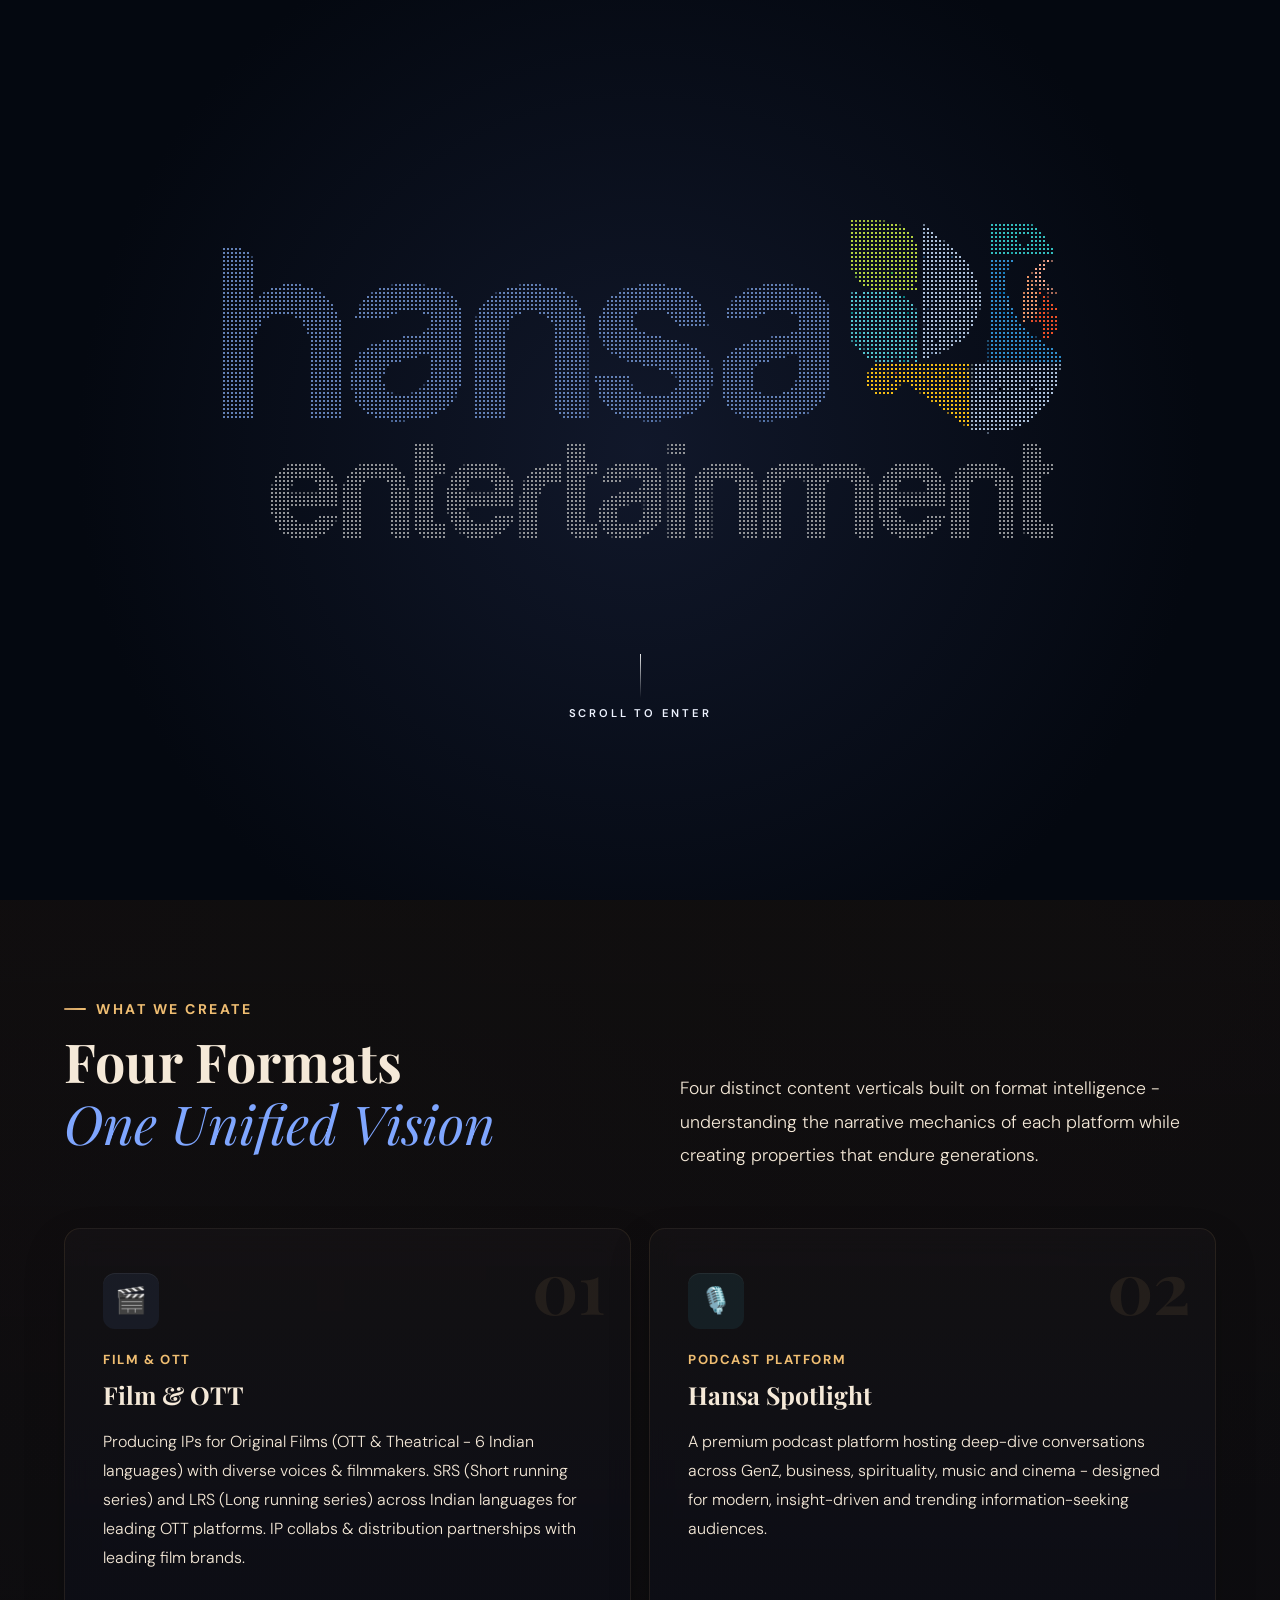
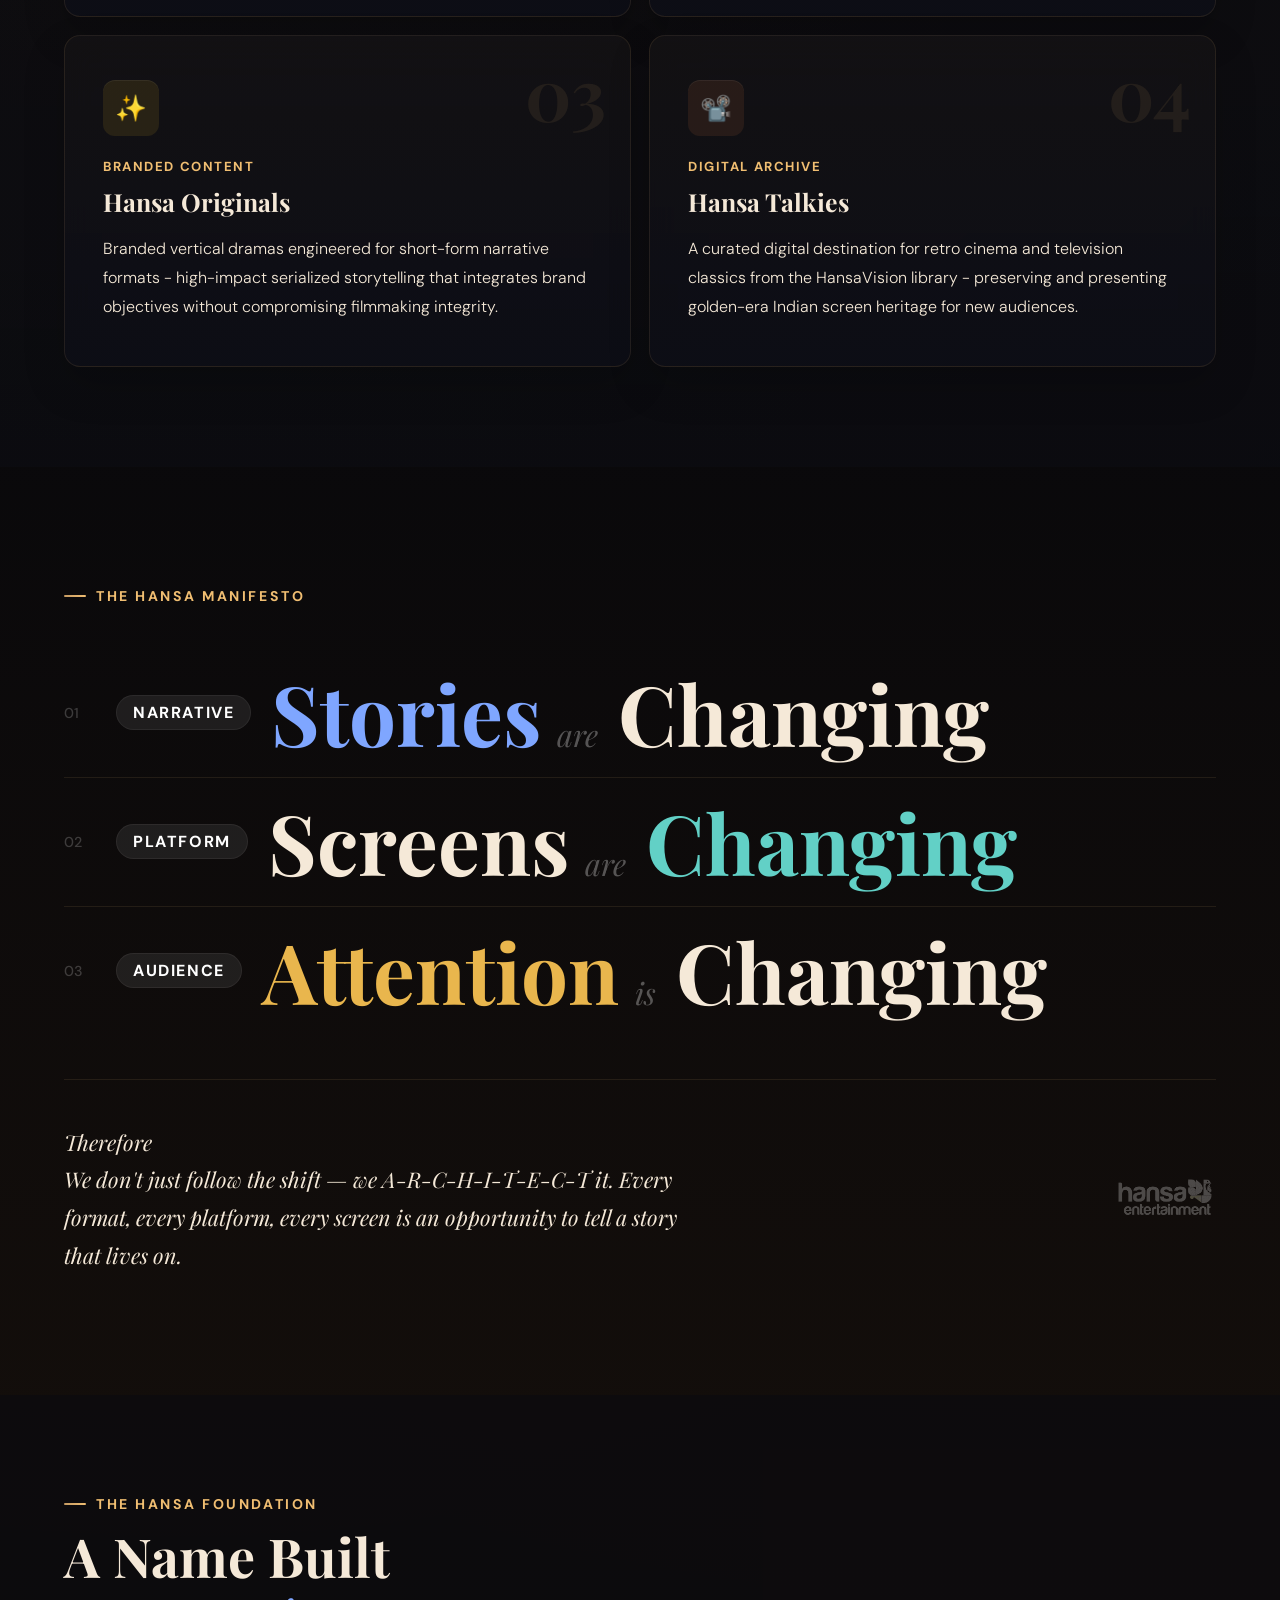
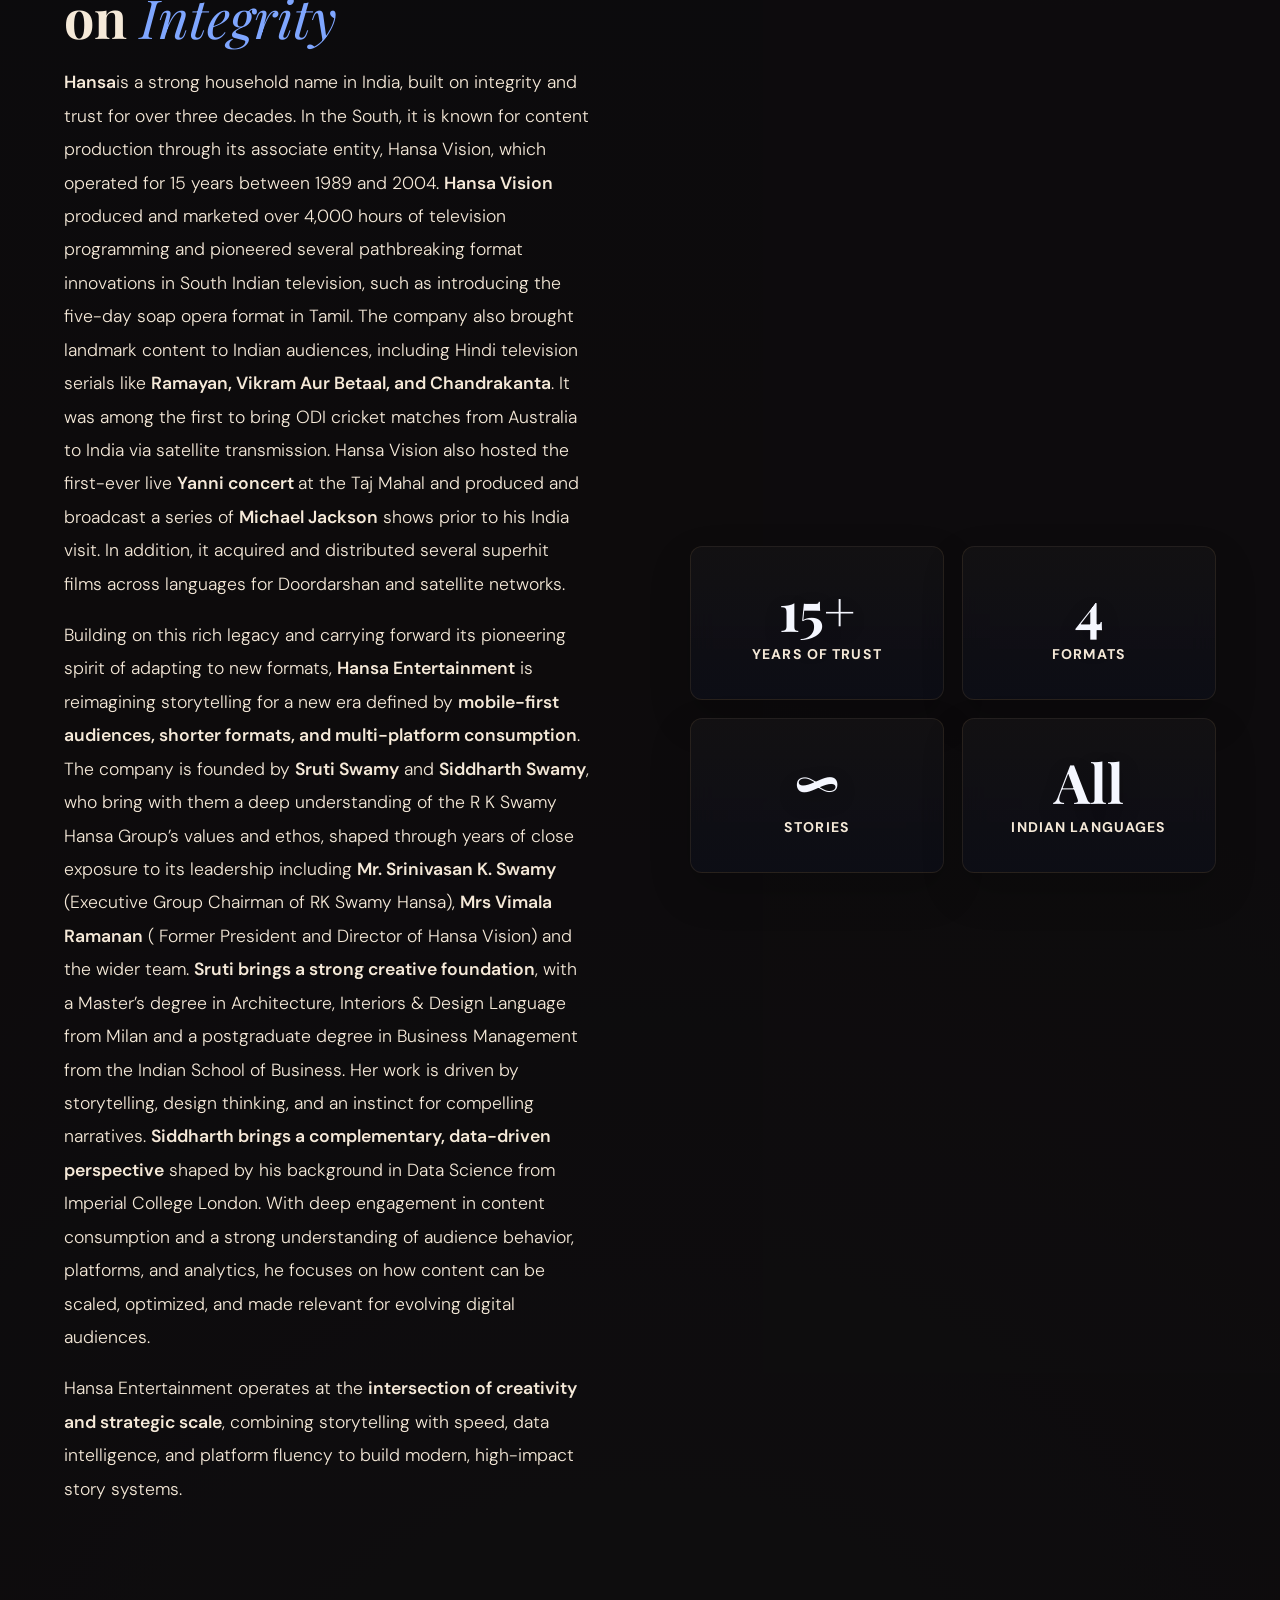
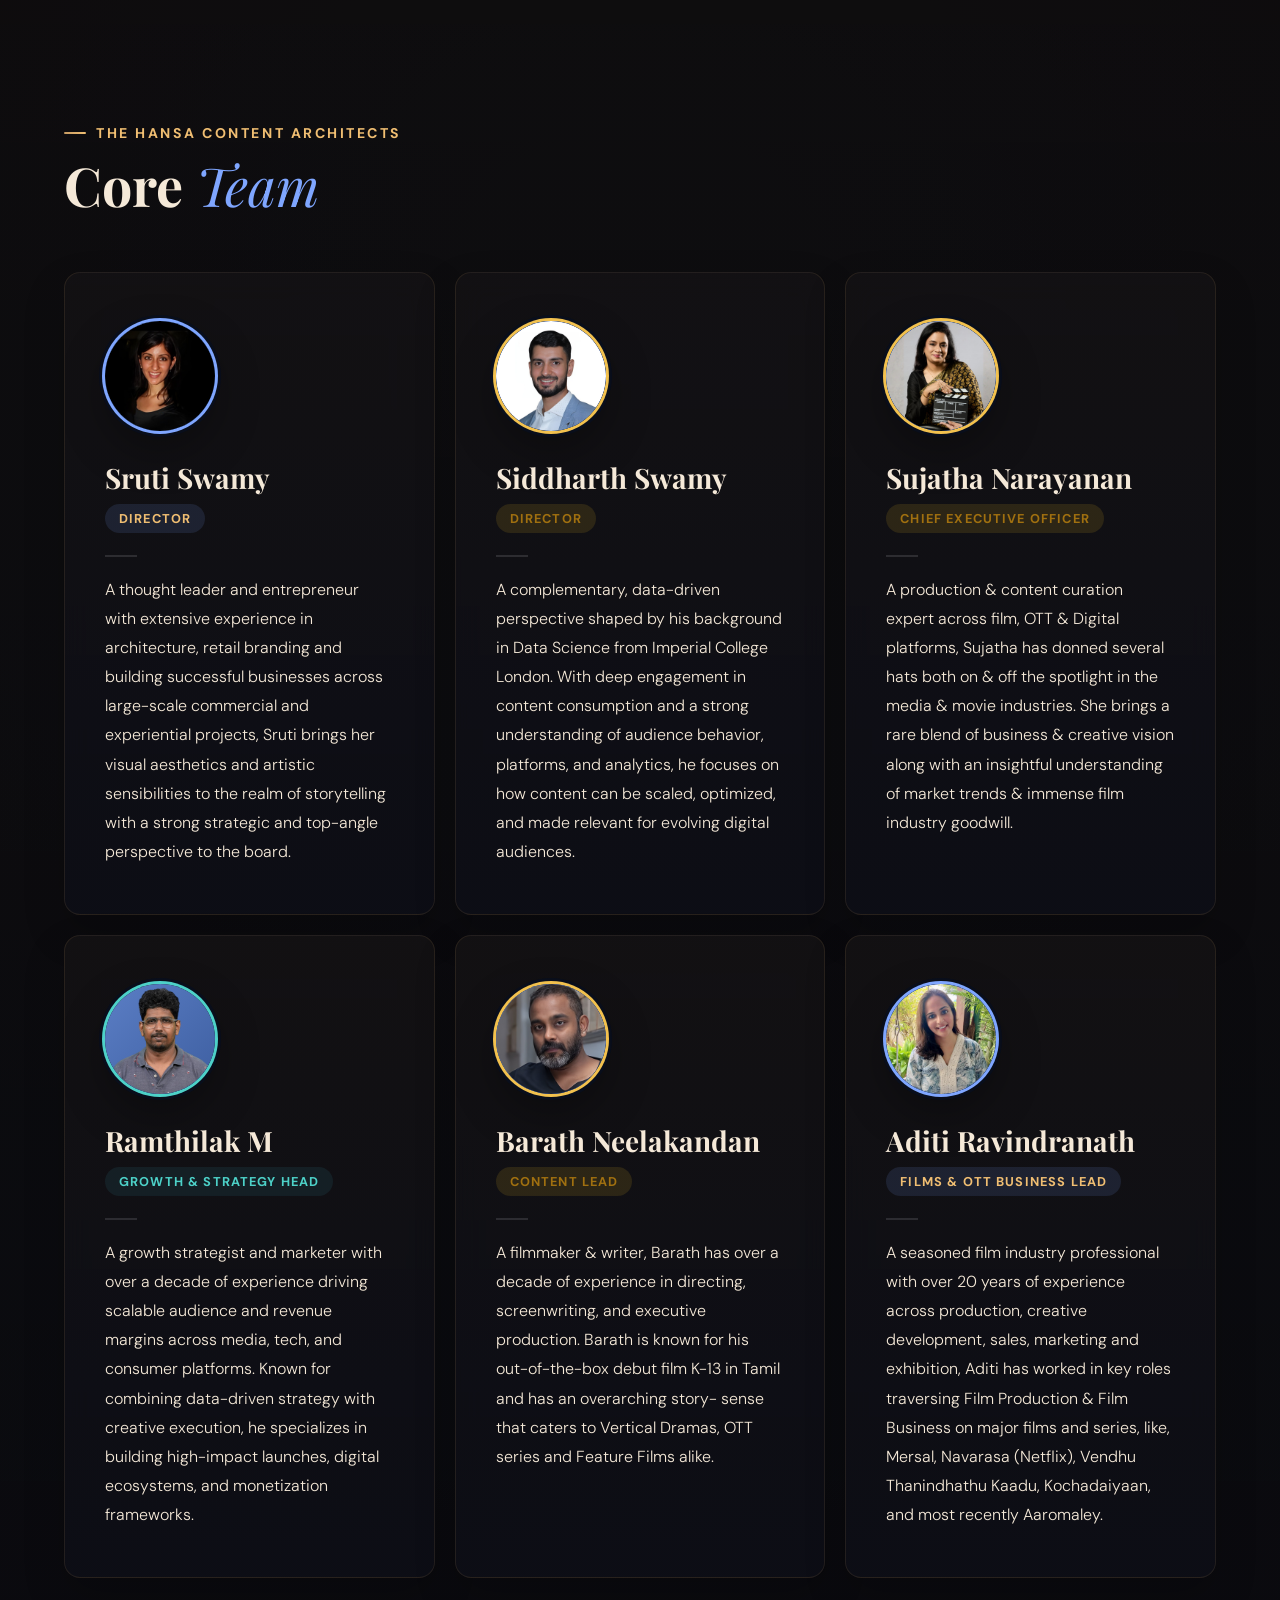
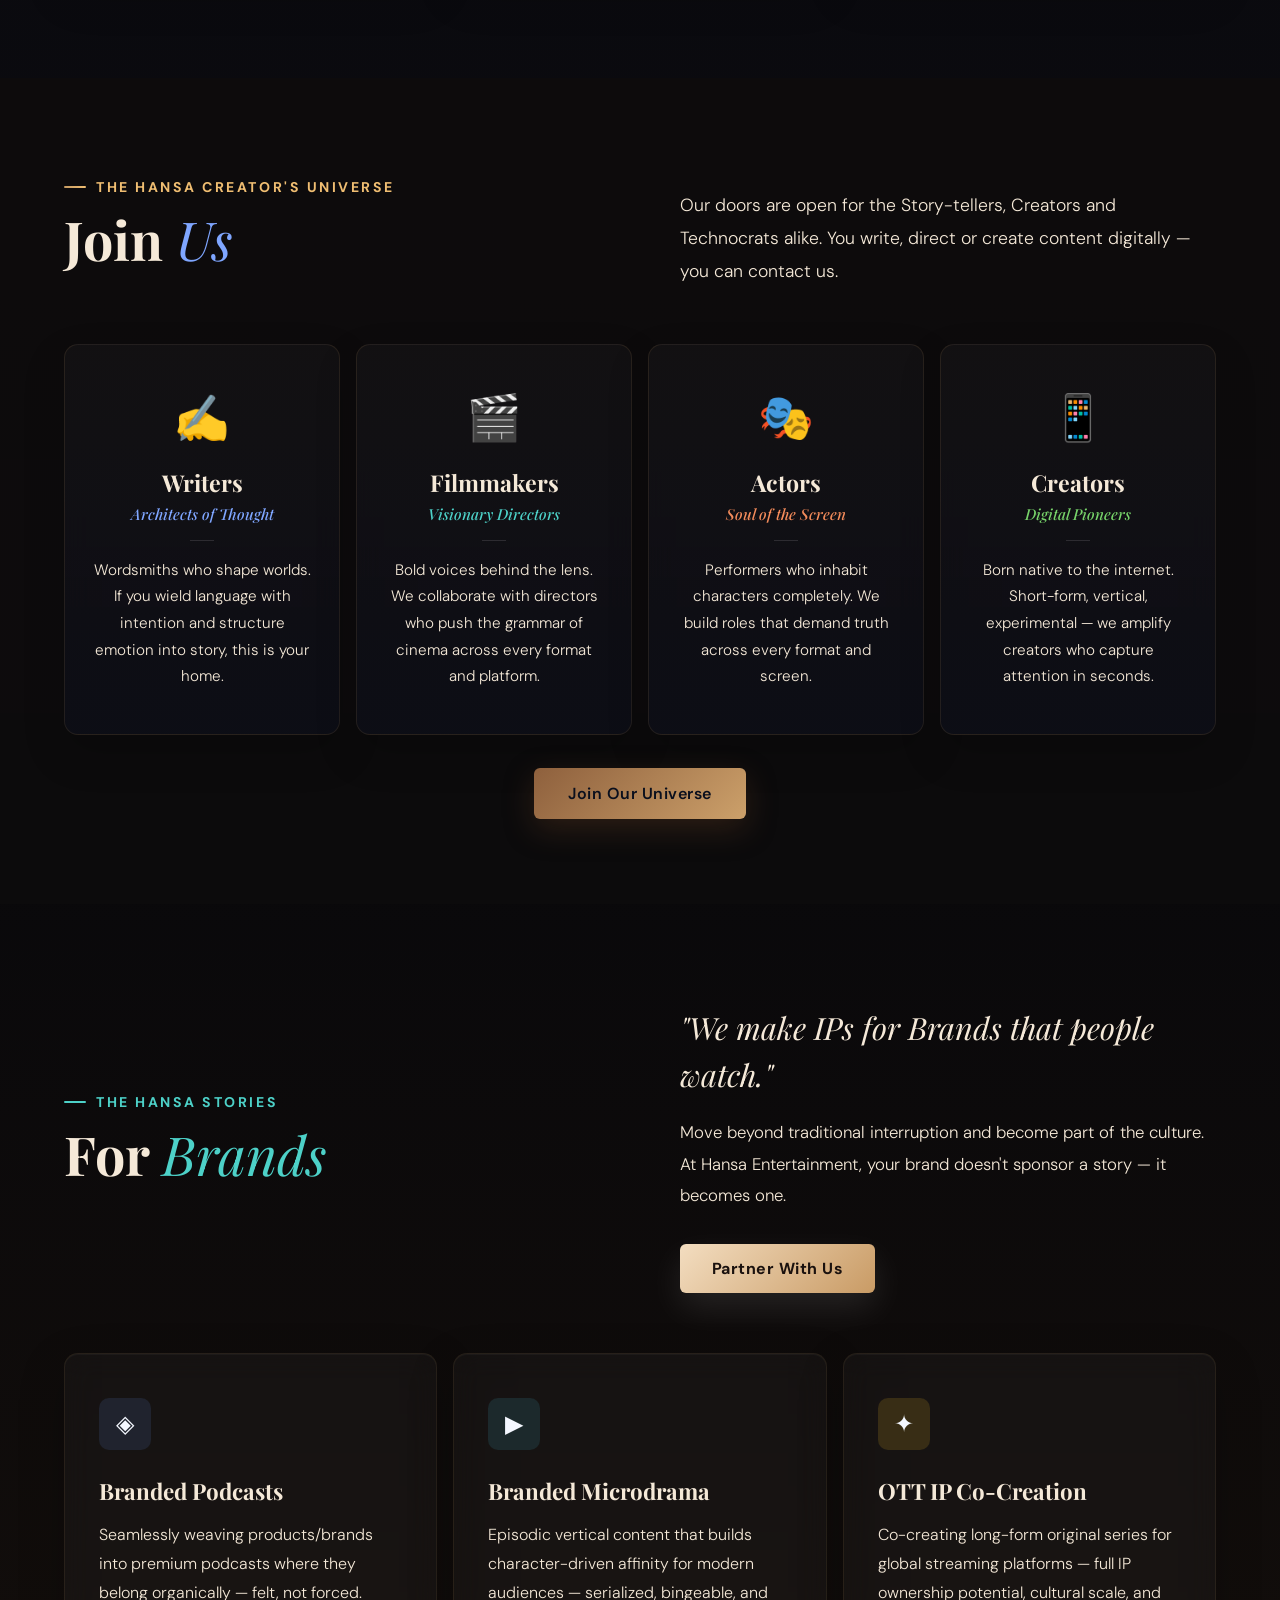
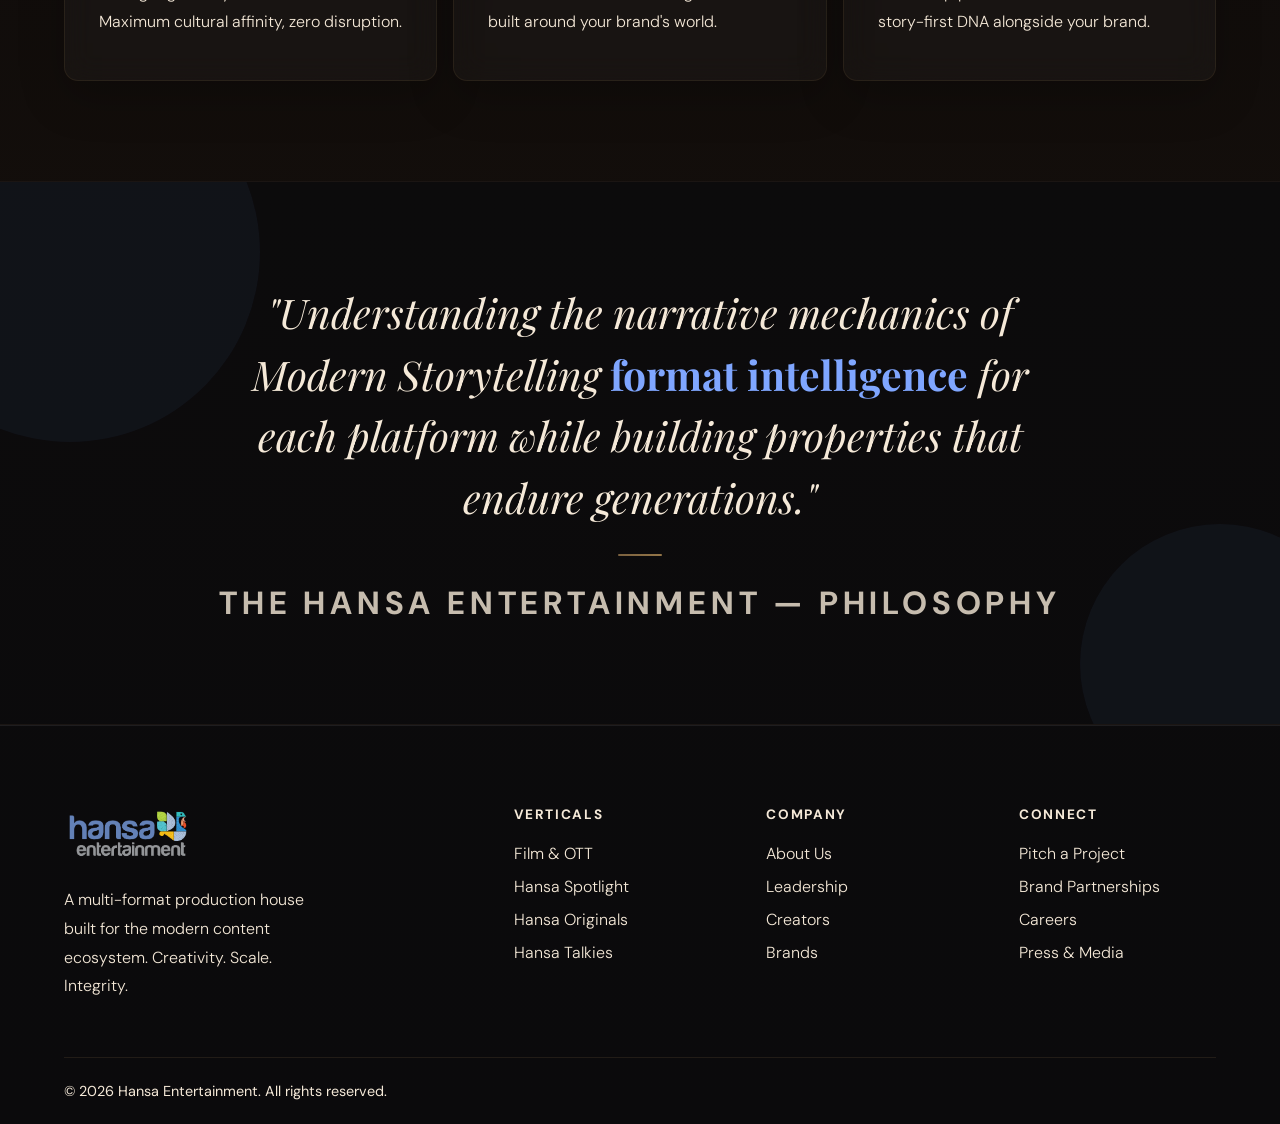
==== index.html @ 259eb7eb "Update index.html updated" ====
<!DOCTYPE html>
<html lang="en">
<head>
<meta charset="UTF-8">
<meta name="viewport" content="width=device-width, initial-scale=1.0">
<title>Hansa Entertainment</title>
<link href="https://fonts.googleapis.com/css2?family=Nunito:wght@300;400;600;700;800&family=Playfair+Display:ital,wght@0,400;0,600;0,700;1,400;1,600&family=DM+Sans:wght@300;400;500&display=swap" rel="stylesheet">
<link rel="stylesheet" href="./style.css">
</head>
<body class="intro-active">
<div class="cursor" id="cursor"></div>
<div class="cursor-ring" id="cursorRing"></div>

<!-- ── INTRO OVERLAY ── -->
<div id="intro">
  <!-- Swap src with your actual video URL -->
<video id="intro-video" autoplay muted playsinline preload="auto"></video> <div id="intro-dark"></div>
  <div id="intro-dark"></div>
  <div id="intro-logo">
  <div id="particle-image-container">
  <img id="intro-logo-img" src="./logo.png" alt="Hansa Entertainment" crossorigin="anonymous">
  <canvas id="particle-image-canvas"></canvas>
</div>    <div id="intro-scroll-hint">
      <div class="scroll-arrow"></div>
      <span>Scroll to enter</span>
    </div>
  </div>
</div>
<!-- Mute / Unmute button -->
  <button id="intro-mute-btn" aria-label="Unmute video" title="Unmute">
    <!-- Muted icon (shown by default) -->
    <svg id="icon-muted" xmlns="http://www.w3.org/2000/svg" viewBox="0 0 24 24" fill="none" stroke="currentColor" stroke-width="2" stroke-linecap="round" stroke-linejoin="round">
      <polygon points="11 5 6 9 2 9 2 15 6 15 11 19 11 5"/>
      <line x1="23" y1="9" x2="17" y2="15"/>
      <line x1="17" y1="9" x2="23" y2="15"/>
    </svg>
    <!-- Unmuted icon (hidden by default) -->
    <svg id="icon-unmuted" xmlns="http://www.w3.org/2000/svg" viewBox="0 0 24 24" fill="none" stroke="currentColor" stroke-width="2" stroke-linecap="round" stroke-linejoin="round" style="display:none;">
      <polygon points="11 5 6 9 2 9 2 15 6 15 11 19 11 5"/>
      <path d="M19.07 4.93a10 10 0 0 1 0 14.14"/>
      <path d="M15.54 8.46a5 5 0 0 1 0 7.07"/>
    </svg>
  </button>
</div>

<style>
#intro-mute-btn {
  position: absolute;
  bottom: 32px;
  right: 32px;
  z-index: 20;
  width: 44px;
  height: 44px;
  border-radius: 50%;
  border: 1px solid rgba(255,255,255,0.25);
  background: rgba(0,0,0,0.45);
  backdrop-filter: blur(8px);
  -webkit-backdrop-filter: blur(8px);
  color: #fff;
  cursor: pointer;
  display: flex;
  align-items: center;
  justify-content: center;
  transition: background 0.2s, border-color 0.2s, transform 0.15s;
  padding: 0;
}
#intro-mute-btn:hover {
  background: rgba(255,255,255,0.15);
  border-color: rgba(255,255,255,0.5);
  transform: scale(1.08);
}
#intro-mute-btn svg {
  width: 18px;
  height: 18px;
}
</style>

<script>
(function () {
  const btn = document.getElementById('intro-mute-btn');
  const video = document.getElementById('intro-video');
  const iconMuted = document.getElementById('icon-muted');
  const iconUnmuted = document.getElementById('icon-unmuted');

  if (!btn || !video) return;

  btn.addEventListener('click', function () {
    video.muted = !video.muted;
    if (video.muted) {
      iconMuted.style.display = '';
      iconUnmuted.style.display = 'none';
      btn.setAttribute('aria-label', 'Unmute video');
      btn.setAttribute('title', 'Unmute');
    } else {
      iconMuted.style.display = 'none';
      iconUnmuted.style.display = '';
      btn.setAttribute('aria-label', 'Mute video');
      btn.setAttribute('title', 'Mute');
    }
  });
})();
</script>


<!-- NAV -->
<nav id="navbar">
  <a href="index.html" class="nav-logo"><img src="./logo.png" alt="Hansa Entertainment"></a>
  <ul class="nav-links">
  <li><a href="index.html">Home</a></li>
    <li><a href="#ecosystem">Stories</a></li>
    <li><a href="#legacy">About Us</a></li>
    <li><a href="#team">Team</a></li>
    <li><a href="#creators">Creators</a></li>
    <li><a href="#brands">Brands</a></li>
    <li><a href="connect.html" class="nav-cta">Connect</a></li>
  </ul>
</nav>
<!-- Hamburger -->
  <button id="nav-hamburger" aria-label="Toggle menu" aria-expanded="false">
    <span></span>
    <span></span>
    <span></span>
  </button>
</nav>

<style>
/* ── Hamburger button ── */
#nav-hamburger {
  display: none;
  flex-direction: column;
  justify-content: center;
  align-items: center;
  gap: 5px;
  width: 40px;
  height: 40px;
  background: transparent;
  border: none;
  cursor: pointer;
  padding: 4px;
  z-index: 1001;
  position: relative;
}
#nav-hamburger span {
  display: block;
  width: 24px;
  height: 2px;
  background: #fff;
  border-radius: 2px;
  transition: transform 0.3s ease, opacity 0.3s ease, width 0.3s ease;
  transform-origin: center;
}

/* Animate to X when open */
#nav-hamburger.open span:nth-child(1) {
  transform: translateY(7px) rotate(45deg);
}
#nav-hamburger.open span:nth-child(2) {
  opacity: 0;
  width: 0;
}
#nav-hamburger.open span:nth-child(3) {
  transform: translateY(-7px) rotate(-45deg);
}

/* ── Mobile nav ── */
@media (max-width: 768px) {
  #nav-hamburger {
    display: flex;
  }

  #nav-links {
    position: fixed;
    top: 0;
    right: 0;
    width: 75vw;
    max-width: 300px;
    height: 100dvh;
    background: rgba(8, 8, 12, 0.97);
    backdrop-filter: blur(20px);
    -webkit-backdrop-filter: blur(20px);
    border-left: 1px solid rgba(255,255,255,0.07);
    flex-direction: column;
    align-items: flex-start;
    justify-content: center;
    gap: 0;
    padding: 80px 36px 40px;
    transform: translateX(100%);
    transition: transform 0.4s cubic-bezier(0.16, 1, 0.3, 1);
    z-index: 999;
    list-style: none;
    margin: 0;
  }

  #nav-links.open {
    transform: translateX(0);
  }

  #nav-links li {
    width: 100%;
    border-bottom: 1px solid rgba(255,255,255,0.06);
  }

  #nav-links li:last-child {
    border-bottom: none;
    margin-top: 24px;
  }

  #nav-links a {
    display: block;
    padding: 16px 0;
    font-size: 1.05rem;
    font-weight: 500;
    color: rgba(255,255,255,0.8);
    text-decoration: none;
    letter-spacing: 0.03em;
    transition: color 0.2s;
  }

  #nav-links a:hover {
    color: #fff;
  }

  #nav-links .nav-cta {
    display: inline-block;
    padding: 12px 28px;
    background: var(--blue, #3D69C5);
    border-radius: 6px;
    color: #fff !important;
    font-weight: 600;
    text-align: center;
    width: 100%;
  }

  /* Overlay backdrop */
  #nav-overlay {
    display: none;
    position: fixed;
    inset: 0;
    background: rgba(0,0,0,0.5);
    z-index: 998;
    opacity: 0;
    transition: opacity 0.3s ease;
  }
  #nav-overlay.open {
    display: block;
    opacity: 1;
  }
}
</style>

<!-- Mobile nav backdrop -->
<div id="nav-overlay" onclick="closeMenu()"></div>

<script>
(function () {
  const hamburger = document.getElementById('nav-hamburger');
  const navLinks  = document.getElementById('nav-links');
  const overlay   = document.getElementById('nav-overlay');

  function openMenu() {
    hamburger.classList.add('open');
    navLinks.classList.add('open');
    overlay.classList.add('open');
    hamburger.setAttribute('aria-expanded', 'true');
    document.body.style.overflow = 'hidden';
  }

  window.closeMenu = function () {
    hamburger.classList.remove('open');
    navLinks.classList.remove('open');
    overlay.classList.remove('open');
    hamburger.setAttribute('aria-expanded', 'false');
    document.body.style.overflow = '';
  };

  hamburger.addEventListener('click', function () {
    if (hamburger.classList.contains('open')) {
      closeMenu();
    } else {
      openMenu();
    }
  });

  // Close on Escape key
  document.addEventListener('keydown', function (e) {
    if (e.key === 'Escape') closeMenu();
  });
})();
</script>

<!-- HERO -->
<section class="hero hero-cinematic">
  <div class="hero-shape hs1"></div>
  <div class="hero-shape hs2"></div>
  <div class="hero-wrap">
    <div>
       <h1 class="hero-title" id="particle-hero-title">Stories<br>Across <em>Screens</em><canvas id="particle-canvas" style="position:absolute;top:0;left:0;pointer-events:none;"></canvas></h1>
      <p class="hero-sub">A multi-format production house with cinematic narrative depth & agility of digital-first platforms.</p>
      <div class="hero-btns">
        <a href="#ecosystem" class="btn-blue">Our Story System</a>
        <a href="#legacy" class="btn-outline">Our Legacy</a>
      </div>
    </div>
    <div class="hero-visual hero-visual-dial">
      <div class="hero-orb vintage-dial">
        <div class="dial-ring dial-ring-outer"></div>
        <div class="dial-ring dial-ring-mid"></div>
        <div class="dial-ring dial-ring-inner"></div>
        <div class="dial-ticks"></div>
        <div class="otag otag-1"><span class="otag-dot" style="background:var(--blue)"></span><a href="#ecosystem" style="text-decoration: none;">Film &amp; OTT</a></div>
        <div class="otag otag-2"><span class="otag-dot" style="background:var(--teal)"></span><a href="#ecosystem" style="text-decoration: none;">Hansa Spotlight</a></div>
        <div class="otag otag-3"><span class="otag-dot" style="background:var(--yellow)"></span><a href="#ecosystem" style="text-decoration: none;">Hansa Originals</a></div>
        <div class="otag otag-4"><span class="otag-dot" style="background:var(--orange)"></span><a href="#ecosystem" style="text-decoration: none;">Hansa Talkies</a></div>
        <div class="hero-orb-core vintage-core">
          <div class="vintage-center-glow"></div>
          <img src="./logo.png" alt="Hansa Entertainment">
        </div>
      </div>
    </div>
  </div>
</section>


<!-- ECOSYSTEM -->
<section class="ecosystem" id="ecosystem">
  <div class="inner">
    <div class="eco-head">
      <div class="reveal">
        <p class="s-label">What We Create</p>
        <h2 class="s-title">Four Formats<br><em>One Unified Vision</em></h2>
      </div>
      <p class="s-sub reveal">Four distinct content verticals built on format intelligence - understanding the narrative mechanics of each platform while creating properties that endure generations.</p>
    </div>
    <div class="eco-grid">
      <div class="eco-card reveal" style="--c:var(--blue);--ib:rgba(91,126,197,0.1)">
        <div class="eco-ghost">01</div>
        <div class="eco-icon">🎬</div>
        <span class="eco-tag">Film &amp; OTT</span>
        <div class="eco-name">Film &amp; OTT</div>
        <p class="eco-desc">Producing IPs for Original Films (OTT & Theatrical - 6 Indian languages) with diverse voices & filmmakers. SRS (Short running series) and LRS (Long running series) across Indian languages for leading OTT platforms. IP collabs & distribution partnerships with leading film brands. </p>
      </div>
      <div class="eco-card reveal" style="--c:var(--teal);--ib:rgba(61,170,187,0.1)">
        <div class="eco-ghost">02</div>
        <div class="eco-icon">🎙️</div>
        <span class="eco-tag">Podcast Platform</span>
        <div class="eco-name">Hansa Spotlight</div>
        <p class="eco-desc">A premium podcast platform hosting deep-dive conversations across GenZ, business, spirituality, music and cinema - designed for modern, insight-driven and trending information-seeking audiences.</p>
      </div>
      <div class="eco-card reveal" style="--c:var(--yellow);--ib:rgba(245,192,39,0.1)">
        <div class="eco-ghost">03</div>
        <div class="eco-icon">✨</div>
        <span class="eco-tag">Branded Content</span>
        <div class="eco-name">Hansa Originals</div>
        <p class="eco-desc">Branded vertical dramas engineered for short-form narrative formats - high-impact serialized storytelling that integrates brand objectives without compromising filmmaking integrity.</p>
      </div>
      <div class="eco-card reveal" style="--c:var(--orange);--ib:rgba(232,131,74,0.1)">
        <div class="eco-ghost">04</div>
        <div class="eco-icon">📽️</div>
        <span class="eco-tag">Digital Archive</span>
        <div class="eco-name">Hansa Talkies</div>
        <p class="eco-desc">A curated digital destination for retro cinema and television classics from the HansaVision library - preserving and presenting golden-era Indian screen heritage for new audiences.</p>
      </div>
    </div>
  </div>
</section>

<!-- MANIFESTO -->
<section class="manifesto" id="manifesto" style="padding:120px 64px">
  <div class="inner">
    <p class="s-label reveal">The Hansa Manifesto</p>
    <div class="m-lines">
      <div class="m-row reveal">
        <span class="m-n">01</span>
        <span class="m-pill">Narrative</span>
        <span class="m-top"><span class="m-w blue">Stories</span><span class="m-con">are</span></span>
        <span class="m-w">Changing</span>
      </div>
      <div class="m-row reveal">
        <span class="m-n">02</span>
        <span class="m-pill">Platform</span>
        <span class="m-top"><span class="m-w">Screens</span><span class="m-con">are</span></span>
        <span class="m-w teal">Changing</span>
      </div>
      <div class="m-row reveal">
        <span class="m-n">03</span>
        <span class="m-pill">Audience</span>
        <span class="m-top"><span class="m-w yellow">Attention</span><span class="m-con">is</span></span>
        <span class="m-w">Changing</span>
      </div>
    </div>
    <div class="m-foot reveal">
 
    <p class="m-quote">Therefore <br> We don't just follow the shift — we A-R-C-H-I-T-E-C-T it. Every format, every platform, every screen is an opportunity to tell a story that lives on.</p>
    <img src="./logo.png" alt="Hansa" style="height:48px;opacity:0.25;filter:brightness(10)">
    </div>
  </div>
</section>

<!-- LEGACY -->
<section class="legacy" id="legacy">
  <div class="inner">
    <div class="legacy-wrap">
      <div class="reveal">
        <p class="s-label">The Hansa Foundation</p>
        <h2 class="s-title">A Name Built<br>on <em>Integrity</em></h2>
        <div class="legacy-body">
          <p><strong>Hansa</strong>is a strong household name in India, built on integrity and trust for over three decades. In the South, it is known for content production through its associate entity, Hansa Vision, which operated for 15 years between 1989 and 2004. <strong>Hansa Vision</strong> produced and marketed over 4,000 hours of television programming and pioneered several pathbreaking format innovations in South Indian television, such as introducing the five-day soap opera format in Tamil. The company also brought landmark content to Indian audiences, including Hindi television serials like <strong>Ramayan, Vikram Aur Betaal, and Chandrakanta</strong>. It was among the first to bring ODI cricket matches from Australia to India via satellite transmission. Hansa Vision also hosted the first-ever live <strong>Yanni concert </strong>at the Taj Mahal and produced and broadcast a series of <strong>Michael Jackson</strong> shows prior to his India visit. In addition, it acquired and distributed several superhit films across languages for Doordarshan and satellite networks.</p>
          <p>Building on this rich legacy and carrying forward its pioneering spirit of adapting to new formats, <strong>Hansa Entertainment</strong> is reimagining storytelling for a new era defined by <strong>mobile-first audiences, shorter formats, and multi-platform consumption</strong>. The company is founded by <strong>Sruti Swamy</strong> and <strong>Siddharth Swamy</strong>, who bring with them a deep understanding of the R K Swamy Hansa Group’s values and ethos, shaped through years of close exposure to its leadership including <strong>Mr. Srinivasan K. Swamy</strong> (Executive Group Chairman of RK Swamy Hansa), <strong>Mrs Vimala Ramanan</strong> ( Former President and Director of Hansa Vision) and the wider team. <strong>Sruti brings a strong creative foundation</strong>, with a Master’s degree in Architecture, Interiors & Design Language from Milan and a postgraduate degree in Business Management from the Indian School of Business. Her work is driven by storytelling, design thinking, and an instinct for compelling narratives. <strong>Siddharth brings a complementary, data-driven perspective</strong> shaped by his background in Data Science from Imperial College London. With deep engagement in content consumption and a strong understanding of audience behavior, platforms, and analytics, he focuses on how content can be scaled, optimized, and made relevant for evolving digital audiences.</p>
          <p>Hansa Entertainment operates at the <strong>intersection of creativity and strategic scale</strong>, combining storytelling with speed, data intelligence, and platform fluency to build modern, high-impact story systems.</p></div>
      </div>
      <div class="stat-grid reveal">
        <div class="sc"><div class="sc-n">15+</div><div class="sc-l">Years of Trust</div></div>
        <div class="sc"><div class="sc-n">4</div><div class="sc-l">Formats</div></div>
        <div class="sc"><div class="sc-n">∞</div><div class="sc-l">Stories</div></div>
        <div class="sc"><div class="sc-n">All</div><div class="sc-l">Indian Languages</div></div>
      </div>
      
    </div>
  </div>
</section>

<!-- TEAM -->
<section class="team" id="team">
  <div class="inner">
    <div class="reveal">
      <p class="s-label">The Hansa Content Architects</p>
      <h2 class="s-title">Core <em>Team</em></h2>
    </div>
    <div class="team-grid">
      <div class="tc reveal" style="--ca:var(--blue)">
        <div class="ta" style="--ta-bg:linear-gradient(135deg,#5B7EC5,#3D5EA0)">
          <img src="2.png" alt="Sruti" onerror="this.style.display='none'">
        </div>
        <div class="tn">Sruti Swamy</div>
        <span class="tr">Director</span>
        <div class="tdivider"></div>
        <p class="tb">A thought leader and entrepreneur with extensive experience in architecture, retail branding and building successful businesses across large-scale commercial and experiential projects, Sruti brings her visual aesthetics and artistic sensibilities to the realm of storytelling with a strong strategic and top-angle perspective to the board. </p>
      </div>
      <div class="tc reveal" style="--ca:var(--yellow)">
        <div class="ta" style="--ta-bg:linear-gradient(135deg,#5B7EC5,#3D5EA0)">
          <img src="3.png" alt="siddharth" onerror="this.style.display='none'">
        </div>
        <div class="tn">Siddharth Swamy</div>
        <span class="tr" style="color:#A07010;background:rgba(245,192,39,0.12)">Director</span>
        <div class="tdivider"></div>
        <p class="tb">A complementary, data-driven perspective shaped by his background in Data Science from Imperial College London. With deep engagement in content consumption and a strong understanding of audience behavior, platforms, and analytics, he focuses on how content can be scaled, optimized, and made relevant for evolving digital audiences.</p></div>
      <div class="tc reveal" style="--ca:var(--yellow)">
        <div class="ta" style="--ta-bg:linear-gradient(135deg,#5B7EC5,#3D5EA0)">
          <img src="1.png" alt="Sujatha" onerror="this.style.display='none'">
        </div>
        <div class="tn">Sujatha Narayanan</div>
        <span class="tr" style="color:#A07010;background:rgba(245,192,39,0.12)">Chief Executive Officer</span>
        <div class="tdivider"></div>
        <p class="tb">A production & content curation expert across film, OTT & Digital platforms, Sujatha has donned several hats both on & off the spotlight in the media & movie industries. She brings a rare blend of business & creative vision along with an insightful understanding of market trends & immense film industry goodwill. 
        </p></div>
      <div class="tc reveal" style="--ca:var(--teal)">
        <div class="ta" style="--ta-bg:linear-gradient(135deg,#5B7EC5,#3D5EA0)">
          <img src="5.png" alt="Ram" onerror="this.style.display='none'">
        </div>
        <div class="tn">Ramthilak M</div>
        <span class="tr" style="color:var(--teal);background:rgba(61,170,187,0.1)">Growth & Strategy Head</span>
        <div class="tdivider"></div>
        <p class="tb">A growth strategist and marketer with over a decade of experience driving scalable audience and revenue margins across media, tech, and consumer platforms. Known for combining data-driven strategy with creative execution, he specializes in building high-impact launches, digital ecosystems, and monetization frameworks. 
        </p>
      </div>
       <div class="tc reveal" style="--ca:var(--yellow)">
        <div class="ta" style="--ta-bg:linear-gradient(135deg,#5B7EC5,#3D5EA0)">
          <img src="4.png" alt="Barath" onerror="this.style.display='none'">
        </div>
        <div class="tn">Barath Neelakandan</div>
        <span class="tr" style="color:#A07010;background:rgba(245,192,39,0.12)">Content Lead</span>
        <div class="tdivider"></div>
        <p class="tb">A filmmaker & writer, Barath has over a decade of experience in directing, screenwriting, and executive production. Barath is known for his out-of-the-box debut film K-13 in Tamil and has an overarching story- sense that caters to Vertical Dramas, OTT series and Feature Films alike. </p>
       </div>
      <div class="tc reveal" style="--ca:var(--blue)">
        <div class="ta" style="--ta-bg:linear-gradient(135deg,#5B7EC5,#3D5EA0)">
          <img src="8.png" alt="Aditi" onerror="this.style.display='none'">
        </div>
        <div class="tn">Aditi Ravindranath</div>
        <span class="tr">Films & OTT Business Lead</span>
        <div class="tdivider"></div>
        <p class="tb">A seasoned film industry professional with over 20 years of experience across production, creative development, sales, marketing and exhibition, Aditi has worked in key roles traversing Film Production & Film Business on major films and series, like, Mersal, Navarasa (Netflix), Vendhu Thanindhathu Kaadu, Kochadaiyaan, and most recently Aaromaley. </p>
      </div>
    </div>
  </div>
</section>

<!-- CREATORS -->
<section class="creators" id="creators">
  <div class="inner">
    <div class="cr-head">
      <div class="reveal">
        <p class="s-label">The Hansa Creator's Universe </p>
        <h2 class="s-title">Join <em>Us</em></h2>
      </div>
      <p class="s-sub reveal">Our doors are open for the Story-tellers, Creators and Technocrats alike. You write, direct or create content digitally — you can contact us.
    </div>
    <div class="cr-grid">
      <div class="cc reveal" style="--cc:var(--blue)">
        <span class="cc-em">✍️</span>
        <div class="cc-name">Writers</div>
        <span class="cc-sub">Architects of Thought</span>
        <div class="cc-sep"></div>
        <p class="cc-desc">Wordsmiths who shape worlds. If you wield language with intention and structure emotion into story, this is your home.</p>
      </div>
      <div class="cc reveal" style="--cc:var(--teal)">
        <span class="cc-em">🎬</span>
        <div class="cc-name">Filmmakers</div>
        <span class="cc-sub">Visionary Directors</span>
        <div class="cc-sep"></div>
        <p class="cc-desc">Bold voices behind the lens. We collaborate with directors who push the grammar of cinema across every format and platform.</p>
      </div>
      <div class="cc reveal" style="--cc:var(--orange)">
        <span class="cc-em">🎭</span>
        <div class="cc-name">Actors</div>
        <span class="cc-sub">Soul of the Screen</span>
        <div class="cc-sep"></div>
        <p class="cc-desc">Performers who inhabit characters completely. We build roles that demand truth across every format and screen.</p>
      </div>
      <div class="cc reveal" style="--cc:var(--green)">
        <span class="cc-em">📱</span>
        <div class="cc-name">Creators</div>
        <span class="cc-sub">Digital Pioneers</span>
        <div class="cc-sep"></div>
        <p class="cc-desc">Born native to the internet. Short-form, vertical, experimental — we amplify creators who capture attention in seconds.</p>
      </div>
    </div>
    <div class="cr-cta reveal">
      <a href="connect.html" class="btn-blue">Join Our Universe</a>
    </div>
  </div>
</section>

<!-- BRANDS -->
<section class="brands" id="brands">
  <div class="inner">
    <div class="br-head">
      <div class="reveal">
        <p class="s-label">The Hansa Stories</p>
        <h2 class="s-title">For <em style="color:var(--teal)">Brands</em></h2>
      </div>
      <div class="reveal">
        <p class="br-italic">"We make IPs for Brands that people watch."</p>
        <p class="br-body">Move beyond traditional interruption and become part of the culture. At Hansa Entertainment, your brand doesn't sponsor a story — it becomes one.</p>
        <div class="br-btns">
          <a href="connect.html" class="btn-w">Partner With Us</a>
        </div>
      </div>
    </div>
    <div class="bo-grid">
      <div class="bo reveal">
        <div class="bo-icon" style="background:rgba(91,126,197,0.15)">◈</div>
        <div class="bo-name">Branded Podcasts</div>
        <p class="bo-desc">Seamlessly weaving products/brands into premium podcasts where they belong organically — felt, not forced. Maximum cultural affinity, zero disruption.</p>
      </div>
      <div class="bo reveal">
        <div class="bo-icon" style="background:rgba(61,170,187,0.15)">▶</div>
        <div class="bo-name">Branded Microdrama</div>
        <p class="bo-desc">Episodic vertical content that builds character-driven affinity for modern audiences — serialized, bingeable, and built around your brand's world.</p>
      </div>
      <div class="bo reveal">
        <div class="bo-icon" style="background:rgba(245,192,39,0.15)">✦</div>
        <div class="bo-name">OTT IP Co-Creation</div>
        <p class="bo-desc">Co-creating long-form original series for global streaming platforms — full IP ownership potential, cultural scale, and story-first DNA alongside your brand.</p>
      </div>
    </div>
  </div>
</section>

<!-- PHILOSOPHY -->
<section class="philosophy">
  <div class="ph-deco phd1"></div>
  <div class="ph-deco phd2"></div>
  <div class="ph-inner reveal">
    <p class="ph-quote">"Understanding the narrative mechanics of Modern Storytelling <em>format intelligence</em> for each platform while building properties that endure generations."</p>
    <div class="ph-line"></div>
    <p class="ph-attr">The Hansa Entertainment — Philosophy</p>
  </div>
</section>

<!-- FOOTER -->
<footer id="contact">
  <div class="f-inner">
    <div class="reveal">
      <img src="./logo.png" alt="Hansa Entertainment" class="f-logo">
      <p class="f-tag">A multi-format production house built for the modern content ecosystem. Creativity. Scale. Integrity.</p>
    </div>
    <div class="reveal">
      <p class="fc-title">Verticals</p>
      <ul class="fc-links">
        <li><a href="#ecosystem">Film &amp; OTT</a></li>
        <li><a href="#ecosystem">Hansa Spotlight</a></li>
        <li><a href="#ecosystem">Hansa Originals</a></li>
        <li><a href="#ecosystem">Hansa Talkies</a></li>
      </ul>
    </div>
    <div class="reveal">
      <p class="fc-title">Company</p>
      <ul class="fc-links">
        <li><a href="#legacy">About Us</a></li>
        <li><a href="#team">Leadership</a></li>
        <li><a href="#creators">Creators</a></li>
        <li><a href="#brands">Brands</a></li>
      </ul>
    </div>
    <div class="reveal">
      <p class="fc-title">Connect</p>
      <ul class="fc-links">
        <li><a href="connect.html">Pitch a Project</a></li>
        <li><a href="connect.html">Brand Partnerships</a></li>
        <li><a href="connect.html">Careers</a></li>
        <li><a href="connect.html">Press &amp; Media</a></li>
      </ul>
    </div>
  </div>
  <div class="f-bottom">
    <p>&copy; 2026 Hansa Entertainment. All rights reserved.</p>
  </div>
</footer>

<script>
  /* ── INTRO SEQUENCE ── */
  const intro = document.getElementById('intro');
  const introVideo = document.getElementById('intro-video');
  const introDark = document.getElementById('intro-dark');
  const introLogo = document.getElementById('intro-logo');
  const scrollHint = document.getElementById('intro-scroll-hint');
  const navbar = document.getElementById('navbar');
  const navLogoImg = navbar.querySelector('.nav-logo img');

  const desktopIntroSrc = "logo2.mp4";
  const mobileIntroSrc = "logom.mp4";
  const isMobile = window.matchMedia("(max-width: 768px)").matches;

  const introKey = "hansa_intro_seen_date";
  const todayKey = new Date().toISOString().slice(0, 10);
  let introComplete = false;

  function skipIntroImmediately() {
    intro.classList.add('gone');
    navbar.classList.add('visible');
    document.body.classList.remove('intro-active');
    introComplete = true;
  }

  function revealLogo() {
    introVideo.classList.add('hide');
    introDark.classList.add('show');
    introLogo.classList.add('show');
    scrollHint.classList.add('show');
    introComplete = true;
  }

  function dismissIntro() {
    if (!introComplete) return;

    localStorage.setItem(introKey, todayKey);
    scrollHint.style.opacity = '0';

    const navRect = navLogoImg.getBoundingClientRect();
    const logoRect = introLogo.getBoundingClientRect();

    const dx = (navRect.left + navRect.width / 2) - (logoRect.left + logoRect.width / 2);
    const dy = (navRect.top + navRect.height / 2) - (logoRect.top + logoRect.height / 2);
    const scaleX = navRect.width / logoRect.width;
    const scaleY = navRect.height / logoRect.height;
    const scale = Math.min(scaleX, scaleY);

    introLogo.classList.add('fly-to-nav');
    introLogo.style.transform = `translate(${dx}px, ${dy}px) scale(${scale})`;
    introLogo.style.opacity = '0';

    navbar.classList.add('visible');

    setTimeout(() => {
      intro.classList.add('fade-out');
      document.body.classList.remove('intro-active');
    }, 500);

    setTimeout(() => {
      intro.classList.add('gone');
    }, 1300);
  }

  if (localStorage.getItem(introKey) === todayKey) {
    skipIntroImmediately();
  } else {
    introVideo.src = isMobile ? mobileIntroSrc : desktopIntroSrc;
    introVideo.load();

    if (introVideo.src && introVideo.src !== window.location.href) {
      introVideo.addEventListener('ended', revealLogo);
      introVideo.addEventListener('error', revealLogo);
    } else {
      setTimeout(revealLogo, 600);
    }

    window.addEventListener('wheel', dismissIntro, { passive: true });
    window.addEventListener('touchmove', dismissIntro, { passive: true });
    window.addEventListener('keydown', dismissIntro);
    scrollHint.addEventListener('click', dismissIntro);
  }

  /* ── CURSOR ── */
  const cursor = document.getElementById('cursor');
  const ring = document.getElementById('cursorRing');

  document.addEventListener('mousemove', e => {
    cursor.style.left = e.clientX + 'px';
    cursor.style.top = e.clientY + 'px';
    ring.style.left = e.clientX + 'px';
    ring.style.top = e.clientY + 'px';
  });

  document.querySelectorAll('a,button,.eco-card,.tc,.cc,.bo,.sc').forEach(el => {
    el.addEventListener('mouseenter', () => {
      ring.style.width = '52px';
      ring.style.height = '52px';
      cursor.style.transform = 'translate(-50%,-50%) scale(0.4)';
    });
    el.addEventListener('mouseleave', () => {
      ring.style.width = '30px';
      ring.style.height = '30px';
      cursor.style.transform = 'translate(-50%,-50%) scale(1)';
    });
  });

  /* ── SCROLL REVEAL ── */
  const obs = new IntersectionObserver(entries => {
    entries.forEach((e, i) => {
      if (e.isIntersecting) {
        setTimeout(() => e.target.classList.add('visible'), (i % 5) * 90);
      }
    });
  }, { threshold: 0.1, rootMargin: '0px 0px -36px 0px' });

  document.querySelectorAll('.reveal').forEach(el => obs.observe(el));

  /* ── NAV SHADOW ON SCROLL ── */
  window.addEventListener('scroll', () => {
    navbar.classList.toggle('scrolled', window.scrollY > 40);
  });
</script>
  <script>
function initImageParticles() {
  const img = document.getElementById('intro-logo-img');
  const canvas = document.getElementById('particle-image-canvas');
  const container = document.getElementById('particle-image-container');
  if (!img || !canvas || !container) return;

  const ctx = canvas.getContext('2d', { willReadFrequently: true });
  let particles = [];
  let animationFrameId;

  function setup() {
    const containerWidth = container.clientWidth;
    const naturalWidth = img.naturalWidth || 1;
    const naturalHeight = img.naturalHeight || 1;
    const renderWidth = Math.round(containerWidth);
    const renderHeight = Math.round((renderWidth * naturalHeight) / naturalWidth);
    if (!renderWidth || !renderHeight) return;

    const dpr = window.devicePixelRatio || 1;

    canvas.width = renderWidth * dpr;
    canvas.height = renderHeight * dpr;
    canvas.style.width = renderWidth + 'px';
    canvas.style.height = renderHeight + 'px';
    canvas.style.left = '0px';
    canvas.style.top = '0px';

    container.style.height = renderHeight + 'px';

    ctx.setTransform(1, 0, 0, 1, 0, 0);
    ctx.scale(dpr, dpr);

    const off = document.createElement('canvas');
    off.width = renderWidth;
    off.height = renderHeight;
    const offCtx = off.getContext('2d', { willReadFrequently: true });

    offCtx.clearRect(0, 0, off.width, off.height);
    offCtx.drawImage(img, 0, 0, off.width, off.height);

    const data = offCtx.getImageData(0, 0, off.width, off.height).data;
    particles = [];

    const step = renderWidth > 700 ? 4 : 3;

    for (let y = 0; y < off.height; y += step) {
      for (let x = 0; x < off.width; x += step) {
        const i = (y * off.width + x) * 4;
        const alpha = data[i + 3];

        if (alpha > 100) {
          particles.push({
            x,
            y,
            baseX: x,
            baseY: y,
            vx: 0,
            vy: 0,
            color: `rgba(${data[i]},${data[i+1]},${data[i+2]},${alpha / 255})`
          });
        }
      }
    }
  }

  let mouse = { x: -9999, y: -9999, radius: 90 };

  window.addEventListener('mousemove', e => {
    const rect = canvas.getBoundingClientRect();
    mouse.x = e.clientX - rect.left;
    mouse.y = e.clientY - rect.top;
  });

  function animate() {
    ctx.clearRect(0, 0, canvas.width, canvas.height);

    for (const p of particles) {
      const dx = mouse.x - p.x;
      const dy = mouse.y - p.y;
      const dist = Math.sqrt(dx * dx + dy * dy);

      if (dist < mouse.radius) {
        const force = (mouse.radius - dist) / mouse.radius;
        const angle = Math.atan2(dy, dx);
        p.vx -= Math.cos(angle) * force * 6;
        p.vy -= Math.sin(angle) * force * 6;
      }

      p.vx += (p.baseX - p.x) * 0.05;
      p.vy += (p.baseY - p.y) * 0.05;
      p.vx *= 0.88;
      p.vy *= 0.88;

      p.x += p.vx;
      p.y += p.vy;

      ctx.fillStyle = p.color;
      ctx.fillRect(p.x, p.y, 2, 2);
    }

    animationFrameId = requestAnimationFrame(animate);
  }

  function start() {
    cancelAnimationFrame(animationFrameId);
    setup();
    animate();
  }

  if (img.complete) {
    start();
  } else {
    img.onload = start;
  }

  window.addEventListener('resize', start);
}

window.addEventListener('load', initImageParticles);
</script><script>
function initParticles() {
  const title = document.getElementById('particle-hero-title');
  const canvas = document.getElementById('particle-canvas');
  if (!title || !canvas) return;

  const ctx = canvas.getContext('2d', { willReadFrequently: true });
  let particles = [];
  let animationFrameId;

  function setupCanvas() {
    const rect = title.getBoundingClientRect();
    canvas.width = rect.width;
    canvas.height = rect.height;

    title.style.color = 'transparent';
    const em = title.querySelector('em');
    if (em) em.style.color = 'transparent';

    const style = window.getComputedStyle(title);
    const fontSize = parseFloat(style.fontSize);
    const lineHeight = parseFloat(style.lineHeight) || (fontSize * 1.08);

    const offCanvas = document.createElement('canvas');
    offCanvas.width = canvas.width;
    offCanvas.height = canvas.height;
    const offCtx = offCanvas.getContext('2d', { willReadFrequently: true });
    offCtx.textBaseline = 'top';

    offCtx.font = `700 ${fontSize}px "Playfair Display", serif`;
    offCtx.fillStyle = '#111827';
    offCtx.fillText('Stories', 0, 0);

    offCtx.fillText('Across ', 0, lineHeight);
    const acrossWidth = offCtx.measureText('Across ').width;

    offCtx.font = `italic 400 ${fontSize}px "Playfair Display", serif`;
    offCtx.fillStyle = '#3D69C5';
    offCtx.fillText('Screens', acrossWidth, lineHeight);

    const imgData = offCtx.getImageData(0, 0, canvas.width, canvas.height).data;
    particles = [];

    for (let y = 0; y < canvas.height; y += 3) {
      for (let x = 0; x < canvas.width; x += 3) {
        const i = (y * canvas.width + x) * 4;
        const alpha = imgData[i + 3];
        if (alpha > 128) {
          particles.push({
            x, y, baseX: x, baseY: y,
            color: `rgb(${imgData[i]},${imgData[i+1]},${imgData[i+2]})`,
            vx: 0, vy: 0
          });
        }
      }
    }
  }

  let pMouse = { x: -1000, y: -1000, radius: 40 };

  window.addEventListener('mousemove', e => {
    const rect = canvas.getBoundingClientRect();
    pMouse.x = e.clientX - rect.left;
    pMouse.y = e.clientY - rect.top;
  });

  function animateParticles() {
    ctx.clearRect(0, 0, canvas.width, canvas.height);

    for (const p of particles) {
      const dx = pMouse.x - p.x;
      const dy = pMouse.y - p.y;
      const dist = Math.sqrt(dx * dx + dy * dy);

      if (dist < pMouse.radius) {
        const force = (pMouse.radius - dist) / pMouse.radius;
        const angle = Math.atan2(dy, dx);
        p.vx -= Math.cos(angle) * force * 10;
        p.vy -= Math.sin(angle) * force * 10;
      }

      p.vx += (p.baseX - p.x) * 0.1;
      p.vy += (p.baseY - p.y) * 0.1;
      p.vx *= 0.8;
      p.vy *= 0.8;
      p.x += p.vx;
      p.y += p.vy;

      ctx.fillStyle = p.color;
      ctx.fillRect(p.x, p.y, 2.5, 2.5);
    }

    animationFrameId = requestAnimationFrame(animateParticles);
  }

  setupCanvas();
  animateParticles();

  window.addEventListener('resize', () => {
    cancelAnimationFrame(animationFrameId);
    setupCanvas();
    animateParticles();
  });
}

if (document.fonts) {
  document.fonts.ready.then(() => setTimeout(initParticles, 100));
} else {
  setTimeout(initParticles, 500);
}
</script></body>
</html>
---- style.css ----
:root {
    --blue: #5B7EC5;
    --blue-dark: #3D5EA0;
    --blue-light: #EEF2FA;
    --blue-xlight: #F5F8FF;
    --teal: #3DAABB;
    --green: #6BBF5E;
    --yellow: #F5C027;
    --orange: #E8834A;
    --silver: #9BA5B5;
    --grey-text: #6B7280;
    --ink: #1A1D2E;
    --ink-soft: #3E4258;
    --white: #FFFFFF;
    --off-white: #F7F9FC;
    --border: #E5EAF3;
    --border-strong: #D0D9EE;
  }
  *,*::before,*::after{margin:0;padding:0;box-sizing:border-box}
  html{scroll-behavior:smooth}
  body{background:var(--white);color:var(--ink);font-family:'DM Sans',sans-serif;font-weight:400;overflow-x:hidden;cursor:none}

  /* ── INTRO OVERLAY ── */
  #intro{
    position:fixed;inset:0;z-index:10000;
    background:#000;
    display:flex;align-items:center;justify-content:center;
    overflow:hidden;
    transition:opacity 0.8s ease;
  }
  #intro.fade-out{opacity:0;pointer-events:none}
  #intro.gone{display:none}

  /* Video fills screen */
  #intro-video{
    position:absolute;inset:0;
    width:100%;height:100%;
    object-fit:cover;
    opacity:1;
    transition:opacity 1s ease;
  }
  #intro-video.hide{opacity:0}

  /* Dark overlay behind logo reveal */
  #intro-dark{
    position:absolute;inset:0;
    background:white;
    opacity:0;
    transition:opacity 1s ease;
  }
  #intro-dark.show{opacity:1}

  /* Centre logo */
  #intro-logo{
  position:absolute;
  inset:0;
  display:flex;
  flex-direction:column;
  align-items:center;
  justify-content:center;
  z-index:3;
  gap:42px;
  opacity:0;
  transform:none;
  transition:none;
}

#intro-logo.show{
  opacity:1;
}
  #intro-logo > img{width:min(340px,70vw)}
  #intro-scroll-hint{
    display:flex;flex-direction:column;align-items:center;gap:8px;
    opacity:0;transition:opacity 0.6s ease;
  }
  #intro-scroll-hint.show{opacity:1}
  #intro-scroll-hint span{
    font-size:0.7rem;font-weight:600;letter-spacing:0.25em;
    text-transform:uppercase;color:black;
  }
  .scroll-arrow{
    width:1px;height:44px;
    background:linear-gradient(to bottom,black,transparent);
    animation:scrollDrop 1.6s ease-in-out infinite;
  }
  @keyframes scrollDrop{
    0%{transform:scaleY(0);transform-origin:top;opacity:0}
    50%{transform:scaleY(1);transform-origin:top;opacity:1}
    100%{transform:scaleY(1);transform-origin:bottom;opacity:0}
  }

  /* Logo flight animation — from centre to nav */
  #intro-logo.fly-to-nav{
    transition:all 0.75s cubic-bezier(0.4,0,0.2,1);
  }

  /* Hide nav logo initially — shown after intro */
  #navbar{opacity:0;transition:opacity 0.5s ease}
  #navbar.visible{opacity:1}
  /* While intro plays, lock body scroll */
  body.intro-active{overflow:hidden}
  .cursor{width:8px;height:8px;background:var(--blue);border-radius:50%;position:fixed;top:0;left:0;pointer-events:none;z-index:9999;transform:translate(-50%,-50%);transition:transform 0.1s,background 0.2s}
  .cursor-ring{width:30px;height:30px;border:1.5px solid rgba(91,126,197,0.45);border-radius:50%;position:fixed;top:0;left:0;pointer-events:none;z-index:9998;transform:translate(-50%,-50%);transition:all 0.22s ease}

  /* NAV */
  nav{position:fixed;top:0;left:0;right:0;z-index:200;background:rgba(255,255,255,0.96);backdrop-filter:blur(16px);border-bottom:1px solid var(--border);display:flex;align-items:center;justify-content:space-between;padding:0 64px;height:84px;transition:box-shadow 0.3s}
  nav.scrolled{box-shadow:0 2px 20px rgba(91,126,197,0.09)}
  .nav-logo img{height:74px;display:block}
  .nav-links{display:flex;align-items:center;gap:32px;list-style:none}
  .nav-links a{text-decoration:none;font-size:1rem;font-weight:500;color:var(--ink-soft);letter-spacing:0.01em;transition:color 0.2s;position:relative;padding-bottom:2px}
  .nav-links a::after{content:'';position:absolute;bottom:-2px;left:0;right:0;height:2px;background:var(--blue);transform:scaleX(0);transform-origin:left;transition:transform 0.3s;border-radius:2px}
  .nav-links a:hover{color:var(--blue)}
  .nav-links a:hover::after{transform:scaleX(1)}
  .nav-cta{background:var(--blue)!important;color:var(--white)!important;padding:10px 26px;border-radius:6px;font-weight:600!important;cursor:none;display:inline-flex!important;align-items:center;justify-content:center;line-height:1;padding-bottom:10px!important}
  .nav-cta::after{display:none!important}
  .nav-cta:hover{background:var(--blue-dark)!important;color:var(--white)!important}

  /* HERO */
  .hero{min-height:100vh;display:flex;align-items:center;padding:110px 64px 80px;position:relative;overflow:hidden;background:var(--white)}
  .hero-wrap{display:grid;grid-template-columns:1fr 1fr;gap:80px;align-items:center;width:100%;max-width:1280px;margin:0 auto}
  .hero-badge{display:inline-flex;align-items:center;gap:9px;background:var(--blue-light);color:var(--blue-dark);font-size:0.95rem;font-weight:700;letter-spacing:0.09em;text-transform:uppercase;padding:9px 20px;border-radius:40px;margin-bottom:28px;border:1px solid rgba(91,126,197,0.18);opacity:0;animation:fadeUp 0.8s 0.15s forwards}
  .badge-dot{width:7px;height:7px;background:var(--blue);border-radius:50%;animation:blink 2s infinite}
  .hero-title{font-family:'Playfair Display',serif;font-size:clamp(48px,5.8vw,88px);font-weight:700;line-height:1.08;color:white;margin-bottom:24px;opacity:0;animation:fadeUp 0.8s 0.3s forwards;position:relative;display:inline-block}
  .hero-title em{font-style:italic;color:var(--blue);font-weight:400}
  .hero-sub{font-size:1.2rem;line-height:1.85;color:var(--grey-text);max-width:500px;margin-bottom:40px;font-weight:300;opacity:0;animation:fadeUp 0.8s 0.45s forwards}
  .hero-sub strong{color:var(--ink-soft);font-weight:600}
  .hero-btns{display:flex;gap:14px;flex-wrap:wrap;opacity:0;animation:fadeUp 0.8s 0.6s forwards}
  .btn-blue{background:var(--blue);color:var(--white);padding:15px 34px;border-radius:6px;font-size:1rem;font-weight:600;letter-spacing:0.03em;text-decoration:none;transition:all 0.25s;cursor:none;box-shadow:0 4px 16px rgba(91,126,197,0.22);border:2px solid var(--blue)}
  .btn-blue:hover{background:var(--blue-dark);border-color:var(--blue-dark);transform:translateY(-2px);box-shadow:0 8px 24px rgba(91,126,197,0.28)}
  .btn-outline{background:transparent;color:var(--blue);padding:15px 34px;border-radius:6px;font-size:1rem;font-weight:600;letter-spacing:0.03em;text-decoration:none;transition:all 0.25s;cursor:none;border:2px solid rgba(91,126,197,0.35)}
  .btn-outline:hover{background:var(--blue-light);border-color:var(--blue)}

  /* HERO VISUAL */
  .hero-visual{position:relative;display:flex;align-items:center;justify-content:center;opacity:0;animation:fadeIn 1s 0.5s forwards}
  .hero-orb{width:440px;height:440px;border-radius:50%;background:radial-gradient(ellipse at 40% 35%,rgba(91,126,197,0.10) 0%,rgba(61,170,187,0.06) 50%,rgba(245,192,39,0.04) 80%,transparent 100%);position:relative;display:flex;align-items:center;justify-content:center}
  .hero-orb-core{width:290px;height:290px;border-radius:50%;background:var(--blue-xlight);display:flex;align-items:center;justify-content:center;border:1.5px solid var(--border)}
  .hero-orb-core img{width:220px;animation:float 4s ease-in-out infinite}
  .otag{position:absolute;background:var(--white);border:1.5px solid var(--border);border-radius:40px;padding:9px 18px;font-size:0.9rem;font-weight:600;color:var(--ink-soft);white-space:nowrap;box-shadow:0 4px 14px rgba(0,0,0,0.06);display:flex;align-items:center;gap:8px}
  .otag-dot{width:9px;height:9px;border-radius:50%;flex-shrink:0}
  .otag:nth-child(1){top:28px;left:-20px}
  .otag:nth-child(2){top:28px;right:-36px}
  .otag:nth-child(3){bottom:70px;left:-40px}
  .otag:nth-child(4){bottom:70px;right:-20px}

  /* BG SHAPES */
  .hero-shape{position:absolute;border-radius:50%;pointer-events:none}
  .hs1{width:500px;height:500px;background:radial-gradient(circle,rgba(91,126,197,0.05) 0%,transparent 70%);top:-80px;right:-80px}
  .hs2{width:350px;height:350px;background:radial-gradient(circle,rgba(61,170,187,0.05) 0%,transparent 70%);bottom:0;left:42%}

  /* TRUST BAR */
  .trust{background:var(--off-white);border-top:1px solid var(--border);border-bottom:1px solid var(--border);padding:28px 64px;display:flex;align-items:center;justify-content:center;gap:48px;flex-wrap:wrap}
  .ti{display:flex;align-items:center;gap:10px;font-size:1rem;color:var(--grey-text);font-weight:500}
  .ti-icon{width:40px;height:40px;border-radius:8px;display:flex;align-items:center;justify-content:center;font-size:1.1rem}
  .tdiv{width:1px;height:28px;background:var(--border)}

  /* SECTION COMMONS */
  section{padding:100px 64px}
  .inner{max-width:1280px;margin:0 auto}
  .s-label{font-size:0.88rem;font-weight:700;letter-spacing:0.18em;text-transform:uppercase;color:var(--blue);margin-bottom:12px;display:flex;align-items:center;gap:10px}
  .s-label::before{content:'';width:22px;height:2px;background:var(--blue);border-radius:2px;display:block;flex-shrink:0}
  .s-title{font-family:'Playfair Display',serif;font-size:clamp(36px,4.2vw,60px);font-weight:700;color:var(--ink);line-height:1.15;margin-bottom:18px}
  .s-title em{font-style:italic;color:var(--blue);font-weight:400}
  .s-sub{font-size:1.1rem;line-height:1.88;color:var(--grey-text);max-width:560px;font-weight:300}

  /* ECOSYSTEM */
  .ecosystem{background:var(--white)}
  .eco-head{display:grid;grid-template-columns:1fr 1fr;gap:80px;align-items:end;margin-bottom:56px}
  .eco-grid{display:grid;grid-template-columns:repeat(2,1fr);gap:18px}
  .eco-card{border:1.5px solid var(--border);border-radius:16px;padding:44px 38px;background:var(--white);position:relative;overflow:hidden;transition:box-shadow 0.3s,transform 0.3s,border-color 0.3s;cursor:none}
  .eco-card::before{content:'';position:absolute;top:0;left:0;right:0;height:3px;background:var(--c,var(--blue));transform:scaleX(0);transform-origin:left;transition:transform 0.4s}
  .eco-card:hover{box-shadow:0 14px 40px rgba(91,126,197,0.1);transform:translateY(-4px);border-color:transparent}
  .eco-card:hover::before{transform:scaleX(1)}
  .eco-ghost{position:absolute;top:20px;right:24px;font-family:'Playfair Display',serif;font-size:4.5rem;font-weight:700;color:var(--border);line-height:1}
  .eco-icon{width:56px;height:56px;border-radius:12px;display:flex;align-items:center;justify-content:center;font-size:1.6rem;margin-bottom:22px;background:var(--ib,var(--blue-light))}
  .eco-tag{font-size:0.82rem;font-weight:700;letter-spacing:0.12em;text-transform:uppercase;color:var(--c,var(--blue));margin-bottom:10px;display:block}
  .eco-name{font-family:'Playfair Display',serif;font-size:1.55rem;font-weight:700;color:var(--ink);margin-bottom:16px}
  .eco-desc{font-size:1rem;line-height:1.82;color:var(--grey-text);font-weight:300}

  /* MANIFESTO */
  .manifesto{background:var(--ink);padding:120px 64px;overflow:hidden}
  .manifesto .s-label{color:var(--yellow)}
  .manifesto .s-label::before{background:var(--yellow)}
  .m-lines{margin:44px 0}
  .m-row{display:flex;align-items:center;gap:20px;padding:22px 0;border-bottom:1px solid rgba(255,255,255,0.07);justify-content:flex-start}
  .m-row:last-child{border-bottom:none}
  .m-top{display:inline-flex;align-items:baseline;gap:16px}
  .m-n{font-size:0.9rem;color:rgba(255,255,255,0.2);font-weight:500;width:32px;flex-shrink:0}
  .m-w{font-family:'Playfair Display',serif;font-size:clamp(44px,6.5vw,108px);font-weight:700;color:#f5e9d8;line-height:1;white-space:nowrap}
  .m-w.blue{color:var(--blue)}
  .m-w.teal{color:var(--teal)}
  .m-w.yellow{color:var(--yellow)}
  .m-con{font-family:'Playfair Display',serif;font-style:italic;font-size:clamp(18px,2.4vw,34px);color:rgba(255,255,255,0.3);white-space:nowrap;flex-shrink:0}
  .m-pill{font-size:1rem;font-weight:700;letter-spacing:0.1em;text-transform:uppercase;padding:6px 16px;border-radius:40px;background:rgba(255,255,255,0.06);color:white;white-space:nowrap;flex-shrink:0}
  .m-foot{display:flex;justify-content:space-between;align-items:center;margin-top:44px;padding-top:44px;border-top:1px solid rgba(255,255,255,0.07)}
  .m-quote{font-family:'Playfair Display',serif;font-size:1.35rem;font-style:italic;color:rgba(255,255,255,0.5);max-width:640px;line-height:1.75}

/* LEGACY */
  .legacy{background:var(--off-white)}
  .legacy-wrap{display:grid;grid-template-columns:1fr 1fr;gap:100px;align-items:center}
  .legacy-body p{font-size:1.1rem;line-height:1.9;color:var(--grey-text);font-weight:300;margin-bottom:18px}
  .legacy-body p strong{color:var(--ink-soft);font-weight:600}
  .stat-grid{display:grid;grid-template-columns:1fr 1fr;gap:18px}
  .sc{background:var(--white);border:1.5px solid var(--border);border-radius:12px;padding:36px 28px;text-align:center;transition:box-shadow 0.3s,transform 0.3s;cursor:none}
  .sc:hover{box-shadow:0 8px 26px rgba(91,126,197,0.09);transform:translateY(-3px)}
  .sc-n{font-family:'Playfair Display',serif;font-size:3.4rem;font-weight:700;color:var(--blue);line-height:1;margin-bottom:8px}
  .sc-l{font-size:0.88rem;font-weight:700;letter-spacing:0.08em;text-transform:uppercase;color:var(--grey-text)}

  /* TEAM */
  .team{background:var(--white)}
  .team-grid{display:grid;grid-template-columns:repeat(3,1fr);gap:20px;margin-top:56px}
  .tc{border:1.5px solid var(--border);border-radius:16px;padding:48px 40px;background:var(--white);transition:box-shadow 0.3s,transform 0.3s;cursor:none;position:relative;overflow:hidden}
  .tc::after{content:'';position:absolute;top:0;left:0;right:0;height:3px;background:var(--ca,var(--blue));transform:scaleX(0);transform-origin:left;transition:transform 0.45s}
  .tc:hover{box-shadow:0 14px 44px rgba(91,126,197,0.1);transform:translateY(-4px)}
  .tc:hover::after{transform:scaleX(1)}
  .ta{width:80px;height:80px;border-radius:50%;display:flex;align-items:center;justify-content:center;font-family:'Playfair Display',serif;font-size:2rem;font-weight:700;color:var(--white);margin-bottom:28px;flex-shrink:0}
  .tn{font-family:'Playfair Display',serif;font-size:1.75rem;font-weight:700;color:var(--ink);margin-bottom:8px}
  .tr{display:inline-block;font-size:0.8rem;font-weight:700;letter-spacing:0.09em;text-transform:uppercase;color:var(--blue);background:var(--blue-light);padding:6px 14px;border-radius:40px;margin-bottom:22px}
  .tdivider{width:32px;height:2px;background:var(--border);margin-bottom:18px}
  .tb{font-size:1rem;line-height:1.82;color:var(--grey-text);font-weight:300}
 /* Photo frame wrapper */
  .ta-wrap{width:110px;height:110px;border-radius:50%;margin-bottom:28px;position:relative;flex-shrink:0}
  .ta-ring{position:absolute;inset:-4px;border-radius:50%;padding:3px;background:var(--ring-grad, linear-gradient(135deg,#5B7EC5,#3D5EA0));-webkit-mask:radial-gradient(farthest-side,transparent calc(100% - 3px),white calc(100% - 3px));mask:radial-gradient(farthest-side,transparent calc(100% - 3px),white calc(100% - 3px))}
  /* Simpler ring approach */
  .ta-wrap{box-shadow:0 0 0 3px var(--ca, var(--blue)), 0 0 0 6px rgba(255,255,255,1), 0 8px 28px rgba(0,0,0,0.10)}

  /* The circle itself — holds either img or the letter fallback */
  .ta{width:110px;height:110px;border-radius:50%;display:flex;align-items:center;justify-content:center;font-family:'Playfair Display',serif;font-size:2.6rem;font-weight:700;color:var(--white);overflow:hidden;background:var(--ta-bg, linear-gradient(135deg,#5B7EC5,#3D5EA0));flex-shrink:0;margin-bottom:28px;box-shadow:0 0 0 3px var(--ca, var(--blue)), 0 0 0 6px var(--white), 0 8px 28px rgba(0,0,0,0.10);transition:box-shadow 0.3s}
  .ta img{width:100%;height:100%;object-fit:cover;object-position:center top;border-radius:50%;display:block}

  /* When photo loads, hide the initial letter */
  .ta img + span{display:none}

  .tn{font-family:'Playfair Display',serif;font-size:1.75rem;font-weight:700;color:var(--ink);margin-bottom:8px}
  .tr{display:inline-block;font-size:0.8rem;font-weight:700;letter-spacing:0.09em;text-transform:uppercase;color:var(--blue);background:var(--blue-light);padding:6px 14px;border-radius:40px;margin-bottom:22px}
  .tdivider{width:32px;height:2px;background:var(--border);margin-bottom:18px}
  .tb{font-size:1rem;line-height:1.82;color:var(--grey-text);font-weight:300}

  /* CREATORS */
  .creators{background:var(--off-white)}
  .cr-head{display:grid;grid-template-columns:1fr 1fr;gap:80px;align-items:end;margin-bottom:56px}
  .cr-grid{display:grid;grid-template-columns:repeat(4,1fr);gap:16px}
  .cc{background:var(--white);border:1.5px solid var(--border);border-radius:14px;padding:44px 28px;text-align:center;transition:box-shadow 0.3s,transform 0.3s;cursor:none;position:relative;overflow:hidden}
  .cc::after{content:'';position:absolute;bottom:0;left:0;right:0;height:3px;background:var(--cc,var(--blue));transform:scaleX(0);transform-origin:center;transition:transform 0.4s}
  .cc:hover{box-shadow:0 12px 34px rgba(91,126,197,0.09);transform:translateY(-4px)}
  .cc:hover::after{transform:scaleX(1)}
  .cc-em{font-size:2.8rem;margin-bottom:20px;display:block}
  .cc-name{font-family:'Playfair Display',serif;font-size:1.45rem;font-weight:700;color:var(--ink);margin-bottom:6px}
  .cc-sub{font-size:0.95rem;font-weight:500;color:var(--cc,var(--blue));font-style:italic;font-family:'Playfair Display',serif;margin-bottom:16px;display:block}
  .cc-sep{width:24px;height:1px;background:var(--border);margin:0 auto 16px}
  .cc-desc{font-size:0.95rem;line-height:1.75;color:var(--grey-text);font-weight:300}
  .cr-cta{margin-top:48px;text-align:center}

  /* BRANDS */
  .brands{background:var(--ink);padding:100px 64px}
  .brands .s-label{color:var(--teal)}
  .brands .s-label::before{background:var(--teal)}
  .brands .s-title{color:#f5e9d8}
  .br-head{display:grid;grid-template-columns:1fr 1fr;gap:80px;align-items:center;margin-bottom:60px}
  .br-italic{font-family:'Playfair Display',serif;font-size:clamp(22px,2.4vw,34px);font-weight:400;font-style:italic;color:rgba(255,255,255,0.65);line-height:1.55;margin-bottom:18px}
  .br-body{font-size:1.05rem;line-height:1.88;color:rgba(255,255,255,0.4);font-weight:300}
  .br-btns{display:flex;gap:14px;margin-top:32px}
  .btn-w{background:var(--white);color:var(--ink);padding:14px 32px;border-radius:6px;font-size:1rem;font-weight:700;letter-spacing:0.03em;text-decoration:none;transition:all 0.2s;cursor:none}
  .btn-w:hover{background:var(--off-white)}
  .btn-ow{background:transparent;color:rgba(255,255,255,0.65);padding:14px 32px;border-radius:6px;font-size:1rem;font-weight:600;letter-spacing:0.03em;text-decoration:none;border:1.5px solid rgba(255,255,255,0.18);transition:all 0.2s;cursor:none}
  .btn-ow:hover{border-color:rgba(255,255,255,0.45);color:var(--white)}
  .bo-grid{display:grid;grid-template-columns:repeat(3,1fr);gap:16px}
  .bo{background:rgba(255,255,255,0.04);border:1px solid rgba(255,255,255,0.08);border-radius:14px;padding:44px 34px;transition:background 0.3s,border-color 0.3s,transform 0.3s;cursor:none}
  .bo:hover{background:rgba(255,255,255,0.07);border-color:rgba(255,255,255,0.16);transform:translateY(-4px)}
  .bo-icon{width:52px;height:52px;border-radius:10px;display:flex;align-items:center;justify-content:center;font-size:1.5rem;margin-bottom:26px}
  .bo-name{font-family:'Playfair Display',serif;font-size:1.4rem;font-weight:700;color:var(--white);margin-bottom:14px}
  .bo-desc{font-size:1rem;line-height:1.82;color:rgba(255,255,255,0.4);font-weight:300}

  /* PHILOSOPHY */
  .philosophy{background:var(--blue-light);text-align:center;padding:100px 64px;position:relative;overflow:hidden}
  .ph-inner{max-width:860px;margin:0 auto;position:relative;z-index:1}
  .ph-quote{font-family:'Playfair Display',serif;font-size:clamp(24px,3.2vw,46px);font-weight:400;font-style:italic;color:var(--ink);line-height:1.5;margin-bottom:26px}
  .ph-quote em{font-style:normal;color:var(--blue);font-weight:700}
  .ph-attr{font-size:2rem;font-weight:700;letter-spacing:0.15em;text-transform:uppercase;color:var(--blue);opacity:0.55}
  .ph-line{width:44px;height:2px;background:var(--blue);border-radius:2px;margin:26px auto;opacity:0.35}
  .ph-deco{position:absolute;border-radius:50%;pointer-events:none;background:rgba(91,126,197,0.07)}
  .phd1{width:380px;height:380px;top:-120px;left:-120px}
  .phd2{width:280px;height:280px;bottom:-80px;right:-80px}

  /* FOOTER */
  footer{background:var(--off-white);border-top:1px solid var(--border);padding:80px 64px 0}
  .f-inner{max-width:1280px;margin:0 auto;display:grid;grid-template-columns:2fr 1fr 1fr 1fr;gap:56px;padding-bottom:56px}
  .f-logo{height:60px;margin-bottom:20px;display:block}
  .f-tag{font-size:1rem;line-height:1.8;color:var(--grey-text);max-width:240px;font-weight:300}
  .fc-title{font-size:0.85rem;font-weight:700;letter-spacing:0.12em;text-transform:uppercase;color:var(--ink);margin-bottom:20px}
  .fc-links{list-style:none}
  .fc-links li{margin-bottom:12px}
  .fc-links a{text-decoration:none;font-size:1rem;color:var(--grey-text);transition:color 0.2s;font-weight:300}
  .fc-links a:hover{color:var(--blue)}
  .f-bottom{max-width:1280px;margin:0 auto;display:flex;justify-content:space-between;align-items:center;padding:24px 0;border-top:1px solid var(--border)}
  .f-bottom p{font-size:0.9rem;color:var(--grey-text)}
  .f-rk{display:flex;align-items:center;gap:8px;font-size:0.88rem;color:var(--grey-text);font-weight:500}
  .f-rk::before{content:'';display:block;width:18px;height:2px;background:var(--blue);border-radius:2px}

  /* ANIMS */
  @keyframes fadeUp{from{opacity:0;transform:translateY(26px)}to{opacity:1;transform:translateY(0)}}
  @keyframes fadeIn{from{opacity:0}to{opacity:1}}
  @keyframes float{0%,100%{transform:translateY(0)}50%{transform:translateY(-10px)}}
  @keyframes blink{0%,100%{opacity:1;transform:scale(1)}50%{opacity:0.5;transform:scale(0.75)}}
  .reveal{opacity:0;transform:translateY(28px);transition:opacity 0.7s ease,transform 0.7s ease}
  .reveal.visible{opacity:1;transform:translateY(0)}
  

#particle-image-container{
  position:relative;
  width:min(72vw, 980px);
  max-width:980px;
  flex:0 0 auto;
  display:block;
  margin:0 auto;
}

#intro-logo-img{
  display:block;
  width:min(72vw, 980px);
  max-width:980px;
  height:auto;
  visibility:hidden;
}

#particle-image-canvas{
  position:absolute;
  top:0;
  left:0;
  pointer-events:none;
}

#intro-scroll-hint{
  margin-top:0;
  display:flex;
  flex-direction:column;
  align-items:center;
  justify-content:center;
}

  /* RESPONSIVE */
  @media(max-width:1100px){
    nav{padding:0 32px;height:78px}
    .nav-logo img{height:56px}
    .hero{padding:100px 40px 72px}
    .hero-wrap{grid-template-columns:1fr;gap:56px}
    .hero-visual{display:flex}
    .hero-orb{width:340px;height:340px}
    .hero-orb-core{width:230px;height:230px}
    .hero-orb-core img{width:170px}
    .eco-head,.legacy-wrap,.cr-head,.br-head{grid-template-columns:1fr;gap:44px}
    section{padding:80px 40px}
    .manifesto{padding:80px 40px;overflow:hidden}
    .manifesto .inner{overflow:hidden}
    .brands{padding:80px 40px}
    .philosophy{padding:80px 40px}
    footer{padding:64px 40px 0}
    .f-inner{grid-template-columns:1fr 1fr;gap:36px}
    .cr-grid{grid-template-columns:repeat(2,1fr)}
  }
  @media(max-width:680px){
    nav{padding:0 20px;height:70px}
    .nav-logo img{height:48px}
    .nav-links{display:none}
    .hero{padding:84px 20px 56px;min-height:auto}
    .hero-wrap{grid-template-columns:1fr;gap:48px}
    .hero-visual{display:flex;justify-content:center}
    .hero-orb{width:300px;height:300px}
    .hero-orb-core{width:200px;height:200px}
    .hero-orb-core img{width:150px}
    .otag{font-size:0.75rem;padding:7px 12px}
    .otag:nth-child(1){top:10px;left:-10px}
    .otag:nth-child(2){top:10px;right:-10px}
    .otag:nth-child(3){bottom:40px;left:-10px}
    .otag:nth-child(4){bottom:40px;right:-10px}
    section{padding:60px 20px}
    .manifesto,.brands,.philosophy{padding:60px 20px}
    .manifesto .inner{overflow:hidden}
    .m-row{flex-direction:column;align-items:flex-start;gap:2px;padding:20px 0}
    .m-n{display:none}
    .m-top{display:flex;align-items:baseline;gap:12px}
    .m-w{font-size:clamp(36px,11vw,52px);line-height:1.1;white-space:nowrap}
    .m-con{font-size:0.95rem}
    .m-pill{font-size:0.85rem;padding:4px 10px;margin-top:6px;margin-left:0;align-self:flex-start}
    .m-foot{flex-direction:column;gap:20px;align-items:flex-start}
    .m-quote{font-size:1rem;max-width:100%}
    .eco-grid,.cr-grid,.bo-grid,.team-grid,.stat-grid{grid-template-columns:1fr}
    footer{padding:48px 20px 0}
    .f-inner{grid-template-columns:1fr;gap:32px}
    .f-bottom{flex-direction:column;gap:8px;text-align:center;padding:20px 0}
    .trust{padding:20px;gap:20px;flex-direction:column}
    .tdiv{display:none}
    .br-btns{flex-direction:column}
  }


  /* ===== DARK CINEMATIC THEME OVERRIDES ===== */
  :root{
    --blue:#7FA6FF;
    --blue-dark:#5F85E6;
    --blue-light:#141c31;
    --blue-xlight:#0f1728;
    --teal:#4DD1C8;
    --green:#77D36A;
    --yellow:#F2C14E;
    --orange:#F48C5B;
    --silver:#9CA7BD;
    --grey-text:#9EA8BE;
    --ink:#F4F7FF;
    --ink-soft:#D9E3F8;
    --white:#0A0F1D;
    --off-white:#0F1526;
    --border:rgba(151,170,214,0.16);
    --border-strong:rgba(171,190,232,0.28);
  }

  body{
    background:
      radial-gradient(circle at 15% 15%, rgba(77,209,200,0.08), transparent 22%),
      radial-gradient(circle at 85% 12%, rgba(127,166,255,0.14), transparent 26%),
      radial-gradient(circle at 50% 60%, rgba(242,193,78,0.05), transparent 30%),
      linear-gradient(180deg,#070B14 0%,#0A1020 35%,#080D18 100%);
    color:var(--ink);
  }
  body::before{
    content:'';position:fixed;inset:0;pointer-events:none;z-index:-1;
    background-image:radial-gradient(rgba(255,255,255,0.05) 0.8px, transparent 0.8px);
    background-size:24px 24px;opacity:0.12;
  }
  body::after{
    content:'';position:fixed;inset:0;pointer-events:none;z-index:-1;
    background:linear-gradient(180deg,rgba(255,255,255,0.02),transparent 15%,transparent 85%,rgba(255,255,255,0.02));
  }

  #intro{background:#03060d}
  #intro-dark{background:radial-gradient(circle at center, rgba(17,24,43,0.98) 0%, rgba(4,8,16,1) 72%)}
  #intro-scroll-hint span{color:#eef3ff}
  .scroll-arrow{background:linear-gradient(to bottom,rgba(255,255,255,0.9),transparent)}

  .cursor{background:var(--yellow);box-shadow:0 0 18px rgba(242,193,78,0.55)}
  .cursor-ring{border-color:rgba(127,166,255,0.45);box-shadow:0 0 28px rgba(127,166,255,0.12)}

  nav{
    background:rgba(8,12,24,0.72);
    border-bottom:1px solid rgba(255,255,255,0.06);
    box-shadow:0 12px 36px rgba(0,0,0,0.22);
  }
  nav.scrolled{box-shadow:0 16px 50px rgba(0,0,0,0.32)}
  .nav-links a{color:rgba(236,242,255,0.78)}
  .nav-links a:hover{color:#fff}
  .nav-cta{box-shadow:0 12px 34px rgba(95,133,230,0.32)}

  .hero{
    background:
      radial-gradient(circle at 22% 20%, rgba(77,209,200,0.06), transparent 25%),
      radial-gradient(circle at 78% 22%, rgba(127,166,255,0.11), transparent 24%),
      linear-gradient(180deg, rgba(10,15,29,0.98) 0%, rgba(8,12,23,0.96) 100%);
  }
  .hero::before{
    content:'';position:absolute;inset:0;pointer-events:none;
    background:linear-gradient(90deg,rgba(255,255,255,0.02),transparent 22%,transparent 78%,rgba(255,255,255,0.02));
  }
  .hero-badge{
    background:rgba(127,166,255,0.10);
    color:#dfe8ff;
    border-color:rgba(127,166,255,0.24);
    box-shadow:inset 0 1px 0 rgba(255,255,255,0.05), 0 10px 30px rgba(0,0,0,0.22);
  }
  .hero-title{color:#f7f9ff !important;text-shadow:0 10px 32px rgba(0,0,0,0.26)}
  .hero-sub{color:#a9b4cb}
  .hero-sub strong{color:#eef4ff}
  .btn-blue{box-shadow:0 14px 34px rgba(95,133,230,0.26)}
  .btn-outline{color:#eef4ff;border-color:rgba(127,166,255,0.34);background:rgba(255,255,255,0.02)}
  .btn-outline:hover{background:rgba(127,166,255,0.10);border-color:rgba(127,166,255,0.55)}

  .hero-orb{
    width:500px;height:500px;
    background:radial-gradient(ellipse at 40% 35%, rgba(127,166,255,0.22) 0%, rgba(77,209,200,0.10) 42%, rgba(242,193,78,0.08) 74%, transparent 100%);
    filter:drop-shadow(0 30px 80px rgba(0,0,0,0.35));
  }
  .hero-orb::before{
    content:'';position:absolute;inset:34px;border-radius:50%;
    border:1px solid rgba(255,255,255,0.06);box-shadow:inset 0 0 70px rgba(255,255,255,0.03);
  }
  .hero-orb-core{
    background:radial-gradient(circle at 30% 30%, rgba(25,37,66,0.95), rgba(8,14,27,0.98));
    border-color:rgba(127,166,255,0.22);
    box-shadow:inset 0 0 40px rgba(255,255,255,0.03), 0 20px 60px rgba(0,0,0,0.34);
  }
  .otag{
    background:rgba(9,14,28,0.78);
    color:#edf3ff;
    border-color:rgba(255,255,255,0.08);
    box-shadow:0 14px 36px rgba(0,0,0,0.28);
    backdrop-filter:blur(14px);
  }
  .otag a{color:inherit}
  .hs1{background:radial-gradient(circle,rgba(127,166,255,0.14) 0%,transparent 70%)}
  .hs2{background:radial-gradient(circle,rgba(77,209,200,0.10) 0%,transparent 70%)}

  .trust{
    background:rgba(10,14,28,0.78);
    border-top:1px solid rgba(255,255,255,0.06);
    border-bottom:1px solid rgba(255,255,255,0.06);
    backdrop-filter:blur(12px);
  }
  .ti{color:#c4d0ea}
  .tdiv{background:rgba(255,255,255,0.09)}

  section{position:relative}
  .ecosystem,.team{background:linear-gradient(180deg,#0b1120 0%,#0d1426 100%)}
  .legacy,.creators,.philosophy,footer{background:linear-gradient(180deg,#0f1527 0%,#0b1120 100%)}
  .s-title{color:#f4f7ff}
  .s-sub,.legacy-body p,.tb,.cc-desc,.eco-desc,.f-tag,.fc-links a,.f-bottom p,.f-rk,.sc-l{color:#a9b4cb}
  .legacy-body p strong{color:#eff4ff}
  .s-label{color:#d7e2ff}
  .s-label::before{background:linear-gradient(90deg,var(--blue),var(--teal))}

  .eco-card,.sc,.tc,.cc,.bo{
    background:linear-gradient(180deg,rgba(19,28,49,0.92),rgba(13,20,37,0.96));
    border-color:rgba(255,255,255,0.07);
    box-shadow:0 16px 46px rgba(0,0,0,0.22), inset 0 1px 0 rgba(255,255,255,0.03);
    backdrop-filter:blur(14px);
  }
  .eco-card:hover,.tc:hover,.cc:hover,.bo:hover,.sc:hover{
    box-shadow:0 24px 64px rgba(0,0,0,0.34), 0 0 0 1px rgba(127,166,255,0.18);
  }
  .eco-ghost{color:rgba(255,255,255,0.05)}
  .eco-name,.tn,.cc-name,.bo-name{color:#f7f9ff}
  .eco-icon{box-shadow:inset 0 1px 0 rgba(255,255,255,0.06)}

  .manifesto{
    background:
      radial-gradient(circle at 20% 20%, rgba(127,166,255,0.12), transparent 24%),
      radial-gradient(circle at 80% 78%, rgba(77,209,200,0.08), transparent 22%),
      linear-gradient(180deg,#090e1b 0%,#060a14 100%);
  }
  .m-row{border-bottom-color:rgba(255,255,255,0.08)}
  .m-pill{background:rgba(255,255,255,0.08);border:1px solid rgba(255,255,255,0.06)}
  .m-quote{color:rgba(255,255,255,0.66)}

  .sc-n{color:#f5f7ff;text-shadow:0 8px 20px rgba(0,0,0,0.26)}
  .tr{background:rgba(127,166,255,0.12);color:#dce6ff}
  .ta{box-shadow:0 0 0 3px var(--ca, var(--blue)), 0 0 0 6px rgba(9,14,27,1), 0 18px 44px rgba(0,0,0,0.34)}
  .tdivider,.cc-sep{background:rgba(255,255,255,0.12)}

  .brands{
    background:
      radial-gradient(circle at 80% 25%, rgba(77,209,200,0.10), transparent 24%),
      radial-gradient(circle at 20% 78%, rgba(127,166,255,0.12), transparent 22%),
      linear-gradient(180deg,#070c17 0%,#050811 100%);
  }
  .br-italic{color:rgba(255,255,255,0.78)}
  .br-body,.bo-desc{color:rgba(230,238,255,0.56)}
  .btn-w{background:#eef4ff;color:#0b1222;box-shadow:0 14px 34px rgba(255,255,255,0.10)}
  .btn-ow{color:#eef4ff;border-color:rgba(255,255,255,0.16);background:rgba(255,255,255,0.03)}
  .btn-ow:hover{background:rgba(255,255,255,0.08)}

  .philosophy{
    background:
      radial-gradient(circle at 50% 0%, rgba(127,166,255,0.10), transparent 30%),
      linear-gradient(180deg,#0e1426 0%,#0a1020 100%);
  }
  .ph-quote{color:#eef3ff}
  .ph-attr{color:#bac8e8;opacity:0.8}
  .ph-line{background:linear-gradient(90deg,var(--blue),var(--teal));opacity:0.6}
  .ph-deco{background:rgba(127,166,255,0.05)}

  footer{border-top-color:rgba(255,255,255,0.08)}
  .fc-title{color:#eef4ff}
  .fc-links a:hover{color:#fff}
  .f-bottom{border-top-color:rgba(255,255,255,0.08)}
  .f-rk::before{background:linear-gradient(90deg,var(--blue),var(--teal))}

  @media(max-width:1100px){.hero-orb{width:380px;height:380px}}
  @media(max-width:680px){
    .hero{background:linear-gradient(180deg, rgba(10,15,29,0.98) 0%, rgba(8,12,23,0.96) 100%)}
    .hero-orb{width:320px;height:320px}
    .otag{font-size:0.74rem}
  }



  /* ===== CINEMATIC BROWN / FILM REEL HERO OVERRIDES ===== */
  :root{
    --copper:#c69b63;
    --amber:#f0be72;
    --rust:#8c5c3e;
    --espresso:#120b08;
    --mahogany:#1b110d;
  }

  body{
    background:
      radial-gradient(circle at 14% 16%, rgba(182,122,61,0.13), transparent 22%),
      radial-gradient(circle at 84% 10%, rgba(116,78,42,0.18), transparent 28%),
      radial-gradient(circle at 50% 56%, rgba(47,98,129,0.12), transparent 24%),
      linear-gradient(180deg,#070809 0%, #0a0910 22%, #120c0a 58%, #07080d 100%);
    color:var(--ink);
  }
  body::before{
    content:'';
    position:fixed;
    inset:0;
    pointer-events:none;
    background:
      radial-gradient(circle at center, rgba(255,255,255,0.03) 0, rgba(255,255,255,0.01) 38%, transparent 72%),
      repeating-linear-gradient(0deg, rgba(255,255,255,0.012) 0 1px, transparent 1px 4px);
    mix-blend-mode:screen;
    opacity:.22;
    z-index:1;
  }

  .film-frame{position:fixed;inset:12px;pointer-events:none;z-index:9996;}
  .film-strip{position:absolute;background:rgba(7,7,9,.75);border:1px solid rgba(198,155,99,.18);box-shadow:0 0 0 1px rgba(255,255,255,.02) inset,0 12px 30px rgba(0,0,0,.18);}
  .film-strip.top,.film-strip.bottom{left:0;right:0;height:22px;background:
      radial-gradient(circle at 12px 11px, transparent 0 5px, rgba(7,7,9,.82) 5.5px 100%),
      linear-gradient(90deg, rgba(198,155,99,.08), rgba(255,255,255,.02), rgba(198,155,99,.08));
      background-size:34px 22px,100% 100%;}
  .film-strip.left,.film-strip.right{top:0;bottom:0;width:22px;background:
      radial-gradient(circle at 11px 12px, transparent 0 5px, rgba(7,7,9,.82) 5.5px 100%),
      linear-gradient(180deg, rgba(198,155,99,.08), rgba(255,255,255,.02), rgba(198,155,99,.08));
      background-size:22px 34px,100% 100%;}
  .film-strip.top{top:0;border-radius:14px 14px 0 0;}
  .film-strip.bottom{bottom:0;border-radius:0 0 14px 14px;}
  .film-strip.left{left:0;border-radius:14px 0 0 14px;}
  .film-strip.right{right:0;border-radius:0 14px 14px 0;}

  nav{background:rgba(12,10,10,.68);border-bottom:1px solid rgba(198,155,99,.16);box-shadow:0 10px 30px rgba(0,0,0,.18);}
  nav.scrolled{box-shadow:0 12px 38px rgba(0,0,0,.36)}
  .nav-links a{color:#efe6d3}
  .nav-links a::after{background:linear-gradient(90deg,var(--copper),var(--amber))}
  .nav-links a:hover{color:#fff3e0}
  .nav-cta{background:linear-gradient(135deg,#8f603d,#c99d68)!important;border:none!important;color:#fffaf4!important;box-shadow:0 10px 24px rgba(126,83,49,.28)}
  .nav-cta:hover{background:linear-gradient(135deg,#a36d44,#ddb27c)!important}

  .hero{
    background:
      radial-gradient(circle at 74% 16%, rgba(68,89,121,.18), transparent 26%),
      radial-gradient(circle at 18% 80%, rgba(115,69,34,.18), transparent 26%),
      linear-gradient(180deg, rgba(8,9,12,.96), rgba(13,11,14,.94));
  }
  .hero-title em{color:var(--amber)}
  .hero-sub{color:#c5b9aa}
  .hero-sub strong{color:#fff3df}
  .btn-blue{background:linear-gradient(135deg,#8e603d,#cca06a);border:none;box-shadow:0 10px 30px rgba(102,64,35,.35)}
  .btn-blue:hover{background:linear-gradient(135deg,#a56f45,#e0b47e)}
  .btn-outline{border-color:rgba(198,155,99,.35);color:#f2dfc4;background:rgba(255,255,255,.02)}
  .btn-outline:hover{background:rgba(198,155,99,.08);border-color:rgba(198,155,99,.62)}

  .hero-visual-dial{perspective:1200px}
  .vintage-dial{
    width:540px;height:540px;border-radius:50%;position:relative;display:flex;align-items:center;justify-content:center;
    background:
      radial-gradient(circle at 50% 50%, rgba(26,35,62,.72) 0%, rgba(13,19,33,.92) 46%, rgba(10,10,14,.96) 68%, rgba(121,82,45,.16) 100%);
    border:1px solid rgba(198,155,99,.12);
    box-shadow:0 0 0 1px rgba(255,255,255,.03) inset, 0 0 110px rgba(19,37,82,.24), 0 40px 90px rgba(0,0,0,.46);
    overflow:visible;
  }
  .vintage-dial::before,
  .vintage-dial::after{
    content:'';position:absolute;border-radius:50%;inset:-36px;pointer-events:none;
    background:radial-gradient(circle, transparent 58%, rgba(198,155,99,.06) 59%, rgba(198,155,99,.12) 60%, transparent 61%);
    filter:blur(.2px);
  }
  .vintage-dial::after{inset:-72px;background:radial-gradient(circle, transparent 66%, rgba(90,126,197,.06) 67%, rgba(198,155,99,.08) 68%, transparent 69%);opacity:.85}
  .dial-ring{position:absolute;border-radius:50%;border:1px solid rgba(198,155,99,.14);box-shadow:0 0 0 1px rgba(104,126,165,.08) inset;pointer-events:none}
  .dial-ring-outer{inset:18px;background:radial-gradient(circle, transparent 58%, rgba(24,44,76,.25) 100%)}
  .dial-ring-mid{inset:82px;background:radial-gradient(circle, transparent 62%, rgba(72,96,145,.08) 100%)}
  .dial-ring-inner{inset:130px;background:radial-gradient(circle, rgba(36,53,98,.18), rgba(12,18,34,.82))}
  .dial-ticks{position:absolute;inset:0;border-radius:50%;pointer-events:none;background:repeating-conic-gradient(from -90deg, rgba(198,155,99,.38) 0deg 1.2deg, transparent 1.2deg 9deg);mask:radial-gradient(circle, transparent 0 71%, #000 71% 78%, transparent 78% 100%);opacity:.28}

  .vintage-core{
    width:310px;height:310px;border-radius:50%;position:relative;display:flex;align-items:center;justify-content:center;
    background:radial-gradient(circle at 50% 42%, rgba(30,47,92,.92), rgba(11,17,31,.96));
    border:1px solid rgba(109,136,211,.34);
    box-shadow:0 0 0 1px rgba(255,255,255,.03) inset, 0 0 38px rgba(82,117,213,.18), 0 22px 44px rgba(0,0,0,.4);
  }
  .vintage-center-glow{position:absolute;inset:22%;border-radius:50%;background:radial-gradient(circle, rgba(92,124,210,.18), transparent 70%);filter:blur(18px);pointer-events:none}
  .hero-orb-core img{width:220px;filter:drop-shadow(0 8px 18px rgba(0,0,0,.34));animation:float 5s ease-in-out infinite}

  .otag{
    background:rgba(9,11,16,.74);
    border:1px solid rgba(198,155,99,.16);
    box-shadow:0 0 0 1px rgba(255,255,255,.03) inset, 0 14px 36px rgba(0,0,0,.28);
    color:#f4eadc;
    backdrop-filter:blur(14px);
    opacity:0;
    transform:translateY(18px) scale(.96);
    animation:tagPop .65s cubic-bezier(.22,1,.36,1) forwards;
  }
  .otag a{color:#f4eadc}
  .otag-1{animation-delay:.35s}
  .otag-2{animation-delay:.65s}
  .otag-3{animation-delay:.95s}
  .otag-4{animation-delay:1.25s}
  @keyframes tagPop{to{opacity:1;transform:translateY(0) scale(1)}}
  .otag:nth-child(1), .otag-1{top:18px;left:-18px}
  .otag:nth-child(2), .otag-2{top:18px;right:-34px}
  .otag:nth-child(3), .otag-3{bottom:62px;left:-44px}
  .otag:nth-child(4), .otag-4{bottom:62px;right:-22px}

  .trust,.legacy,.creators,.philosophy,footer{background:rgba(13,12,14,.78)}
  .ecosystem,.team{background:linear-gradient(180deg, rgba(13,12,14,.84), rgba(10,11,16,.92))}
  .eco-card,.tc,.cc,.sc{background:linear-gradient(180deg, rgba(20,18,20,.86), rgba(13,14,22,.96));border-color:rgba(198,155,99,.12);box-shadow:0 18px 42px rgba(0,0,0,.18)}
  .eco-ghost{color:rgba(198,155,99,.10)}
  .eco-name,.tn,.cc-name,.s-title,.fc-title,.f-bottom p,.f-tag,.tb,.legacy-body p strong,.m-quote,.ph-quote,.bo-name,.br-italic,.ti{color:#f5e9d8}
  .eco-desc,.cc-desc,.tb,.legacy-body p,.s-sub,.br-body,.bo-desc,.fc-links a,.ph-attr,.sc-l,.f-rk,.f-bottom p,.f-tag{color:#f5e9d8}
  .s-label,.tr,.eco-tag{color:var(--amber)}
  .s-label::before,.ph-line,.f-rk::before{background:linear-gradient(90deg,var(--copper),var(--amber))}
  .brands,.manifesto{background:linear-gradient(180deg, rgba(10,9,11,.98), rgba(19,14,11,.98))}
  .bo{background:rgba(255,255,255,.03);border-color:rgba(198,155,99,.10)}
  .btn-w{background:linear-gradient(135deg,#f3ddc0,#c99b65);color:#1a110e}
  .btn-ow{border-color:rgba(198,155,99,.28);color:#f0dfc7}
  .philosophy{border-top:1px solid rgba(198,155,99,.08);border-bottom:1px solid rgba(198,155,99,.08)}
  .trust{border-color:rgba(198,155,99,.1)}
  .tdiv,.tdivider,.cc-sep,.f-bottom,.manifesto .m-row,.m-foot{border-color:rgba(198,155,99,.12)}
  .manifesto .s-label{color:var(--amber)}
  .manifesto .s-label::before{background:linear-gradient(90deg,var(--copper),var(--amber))}
  .m-w.blue{color:#7fa6ff}.m-w.teal{color:#62d0c6}.m-w.yellow{color:#e9b64d}

  @media(max-width:1100px){
    .vintage-dial{width:460px;height:460px}
    .vintage-core{width:270px;height:270px}
    .hero-orb-core img{width:195px}
  }
  @media(max-width:680px){
    .film-frame{inset:8px}
    .film-strip.top,.film-strip.bottom{height:16px;background-size:26px 16px,100% 100%}
    .film-strip.left,.film-strip.right{width:16px;background-size:16px 26px,100% 100%}
    .vintage-dial{width:310px;height:310px}
    .vintage-core{width:185px;height:185px}
    .hero-orb-core img{width:132px}
    .otag{padding:7px 12px;font-size:.73rem}
    .otag-1{top:12px;left:-6px}.otag-2{top:12px;right:-6px}.otag-3{bottom:32px;left:-6px}.otag-4{bottom:32px;right:-6px}
  }

/* ============================================================
   CONNECT PAGE — DARK CINEMATIC STYLES
   Shared via style.css — used by connect.html
   ============================================================ */

/* Page hero */
.page-hero{
  padding:130px 64px 80px;
  background:
    radial-gradient(circle at 72% 12%, rgba(198,155,99,.12), transparent 26%),
    radial-gradient(circle at 16% 80%, rgba(115,69,34,.15), transparent 24%),
    linear-gradient(180deg, rgba(8,9,12,.98), rgba(14,11,15,.96));
  border-bottom:1px solid rgba(198,155,99,.12);
  position:relative;overflow:hidden;
}
.page-hero-inner{max-width:1280px;margin:0 auto}
.breadcrumb{
  display:flex;align-items:center;gap:8px;
  font-size:0.72rem;font-weight:600;letter-spacing:0.08em;text-transform:uppercase;
  color:var(--amber);margin-bottom:24px;opacity:0;animation:fadeUp 0.7s 0.1s forwards;
}
.breadcrumb a{color:var(--amber);text-decoration:none;opacity:0.6}
.breadcrumb span{opacity:0.4}
.page-title{
  font-family:'Playfair Display',serif;font-size:clamp(38px,5vw,68px);
  font-weight:700;line-height:1.07;color:#f5e9d8;
  margin-bottom:20px;opacity:0;animation:fadeUp 0.7s 0.25s forwards;
}
.page-title em{font-style:italic;color:var(--amber);font-weight:400}
.page-sub{
  font-size:1rem;line-height:1.85;color:#c5b9aa;
  max-width:520px;font-weight:300;opacity:0;animation:fadeUp 0.7s 0.4s forwards;
}
.hero-deco{position:absolute;border-radius:50%;pointer-events:none}
.hd1{width:420px;height:420px;background:radial-gradient(circle,rgba(198,155,99,.07) 0%,transparent 70%);top:-100px;right:-60px}
.hd2{width:260px;height:260px;background:radial-gradient(circle,rgba(115,69,34,.06) 0%,transparent 70%);bottom:-60px;left:40%}

/* Main layout */
.connect-body-wrap{
  background:
    radial-gradient(circle at 14% 16%, rgba(182,122,61,.10), transparent 22%),
    radial-gradient(circle at 84% 10%, rgba(116,78,42,.14), transparent 28%),
    linear-gradient(180deg,#0c0a08 0%,#0f0b09 100%);
}
.main{max-width:1280px;margin:0 auto;padding:80px 64px;display:grid;grid-template-columns:1fr 1fr;gap:72px;align-items:start}

/* Form side */
.form-section-title{
  font-family:'Playfair Display',serif;font-size:1.6rem;font-weight:700;
  color:#f5e9d8;margin-bottom:8px;
}
.form-section-sub{font-size:0.88rem;color:#c5b9aa;font-weight:300;margin-bottom:36px;line-height:1.7}

.inquiry-tabs{display:flex;gap:8px;margin-bottom:36px;flex-wrap:wrap}
.itab{
  padding:8px 20px;border-radius:40px;font-size:0.75rem;font-weight:700;
  letter-spacing:0.06em;text-transform:uppercase;
  border:1.5px solid rgba(198,155,99,.22);
  color:#c5b9aa;cursor:none;transition:all 0.2s;
  background:rgba(255,255,255,.03);
}
.itab.active,.itab:hover{
  border-color:var(--amber);color:var(--amber);
  background:rgba(198,155,99,.10);
}

.form-grid{display:grid;grid-template-columns:1fr 1fr;gap:18px}
.form-grid .full{grid-column:1/-1}
.fgroup{display:flex;flex-direction:column;gap:7px}
.fgroup label{
  font-size:0.72rem;font-weight:700;letter-spacing:0.07em;text-transform:uppercase;
  color:#d4c9b8;
}
.fgroup input,.fgroup select,.fgroup textarea{
  width:100%;padding:12px 16px;
  border:1.5px solid rgba(198,155,99,.18);border-radius:8px;
  background:rgba(255,255,255,.04);color:#f0e6d6;
  font-family:'DM Sans',sans-serif;font-size:0.88rem;font-weight:400;
  transition:border-color 0.2s,box-shadow 0.2s;
  outline:none;cursor:none;
  appearance:none;-webkit-appearance:none;
}
.fgroup input:focus,.fgroup select:focus,.fgroup textarea:focus{
  border-color:var(--amber);
  box-shadow:0 0 0 3px rgba(198,155,99,.12);
  background:rgba(255,255,255,.06);
}
.fgroup input::placeholder,.fgroup textarea::placeholder{color:rgba(197,185,170,.35);font-weight:300}
.fgroup textarea{resize:vertical;min-height:120px}
.fgroup select{
  background-image:url("data:image/svg+xml,%3Csvg xmlns='http://www.w3.org/2000/svg' width='12' height='8' viewBox='0 0 12 8'%3E%3Cpath d='M1 1l5 5 5-5' stroke='%23c69b63' stroke-width='1.5' fill='none' stroke-linecap='round'/%3E%3C/svg%3E");
  background-repeat:no-repeat;background-position:right 14px center;padding-right:40px;
}
.fgroup select option{background:#1a120c;color:#f0e6d6}

.form-submit{margin-top:24px}
.btn-submit{
  width:100%;padding:15px;
  background:linear-gradient(135deg,#8e603d,#cca06a);
  color:#fffaf4;border:none;border-radius:8px;
  font-family:'DM Sans',sans-serif;font-size:0.9rem;font-weight:700;
  letter-spacing:0.04em;cursor:none;transition:all 0.25s;
  box-shadow:0 8px 28px rgba(102,64,35,.38);
}
.btn-submit:hover{background:linear-gradient(135deg,#a56f45,#e0b47e);transform:translateY(-2px);box-shadow:0 14px 38px rgba(102,64,35,.46)}
.form-note{margin-top:14px;font-size:0.75rem;color:#9a8e7e;text-align:center;font-weight:300}

/* Success state */
.success-msg{
  display:none;flex-direction:column;align-items:center;justify-content:center;
  text-align:center;padding:60px 40px;
  background:rgba(198,155,99,.06);
  border:1.5px solid rgba(198,155,99,.18);border-radius:16px;min-height:400px;
}
.success-icon{
  width:72px;height:72px;
  background:linear-gradient(135deg,#8e603d,#cca06a);
  border-radius:50%;display:flex;align-items:center;justify-content:center;
  margin-bottom:24px;font-size:2rem;
  box-shadow:0 12px 30px rgba(102,64,35,.35);
}
.success-title{font-family:'Playfair Display',serif;font-size:1.8rem;font-weight:700;color:#f5e9d8;margin-bottom:12px}
.success-sub{font-size:0.9rem;color:#c5b9aa;font-weight:300;line-height:1.7;max-width:320px}

/* Info side */
.info-card{
  background:rgba(255,255,255,.03);
  border:1.5px solid rgba(198,155,99,.14);
  border-radius:16px;padding:40px;margin-bottom:20px;
  box-shadow:0 18px 48px rgba(0,0,0,.22);
}
.info-card-title{
  font-size:0.68rem;font-weight:700;letter-spacing:0.12em;text-transform:uppercase;
  color:var(--amber);margin-bottom:20px;display:flex;align-items:center;gap:9px;
}
.info-card-title::before{content:'';width:20px;height:2px;background:var(--amber);border-radius:2px;display:block}
.address-block{display:flex;gap:16px;align-items:flex-start;margin-bottom:24px}
.addr-icon{
  width:44px;height:44px;
  background:rgba(198,155,99,.12);
  border-radius:10px;display:flex;align-items:center;justify-content:center;font-size:1.1rem;flex-shrink:0;
}
.addr-title{font-size:0.8rem;font-weight:700;color:#f0e6d6;margin-bottom:4px}
.addr-text{font-size:0.85rem;color:#c5b9aa;font-weight:300;line-height:1.7}
.addr-link{
  font-size:0.78rem;color:var(--amber);text-decoration:none;
  font-weight:500;display:inline-flex;align-items:center;gap:5px;margin-top:6px;transition:color 0.2s;
}
.addr-link:hover{color:#f0be72}
.addr-link svg{width:12px;height:12px;stroke:currentColor;fill:none;stroke-width:2}

/* Map */
.map-wrap{border-radius:12px;overflow:hidden;border:1.5px solid rgba(198,155,99,.14);height:280px;opacity:.85}
.map-wrap iframe{width:100%;height:100%;border:none;display:block}

/* Connect options */
.connect-opts{display:grid;grid-template-columns:1fr 1fr;gap:12px;margin-top:20px}
.co{
  background:rgba(255,255,255,.03);
  border:1.5px solid rgba(198,155,99,.14);
  border-radius:12px;padding:20px;display:flex;align-items:center;gap:14px;
  text-decoration:none;transition:border-color 0.2s,box-shadow 0.2s,transform 0.2s;cursor:none;
}
.co:hover{border-color:rgba(198,155,99,.40);box-shadow:0 8px 24px rgba(0,0,0,.24);transform:translateY(-2px)}
.co-icon{width:40px;height:40px;border-radius:9px;display:flex;align-items:center;justify-content:center;font-size:1.1rem;flex-shrink:0}
.co-label{font-size:0.68rem;font-weight:700;letter-spacing:0.06em;text-transform:uppercase;color:#9a8e7e;margin-bottom:2px}
.co-val{font-size:0.82rem;font-weight:600;color:#f0e6d6}

/* Creator card */
.creator-card{
  background:rgba(198,155,99,.06);
  border:1.5px solid rgba(198,155,99,.18);
}

/* Reveal */
.reveal{opacity:0;transform:translateY(24px);transition:opacity 0.65s ease,transform 0.65s ease}
.reveal.visible{opacity:1;transform:translateY(0)}

/* Footer strip */
.footer-strip{
  background:rgba(12,10,8,.88);
  border-top:1px solid rgba(198,155,99,.12);
  padding:28px 64px;
  display:flex;justify-content:space-between;align-items:center;
}
.fs-copy{font-size:0.73rem;color:#9a8e7e}
.fs-rk{display:flex;align-items:center;gap:8px;font-size:0.7rem;color:#9a8e7e;font-weight:500}
.fs-rk::before{content:'';display:block;width:16px;height:2px;background:linear-gradient(90deg,var(--copper),var(--amber));border-radius:2px}

/* Connect nav overrides */
.nav-back{display:flex;align-items:center;gap:7px;font-size:0.8rem;color:#9a8e7e!important;font-weight:500}
.nav-back svg{width:16px;height:16px;stroke:currentColor;fill:none;stroke-width:2}

/* Responsive */
@media(max-width:1024px){
  .page-hero{padding:110px 40px 64px}
  .main{padding:60px 40px;grid-template-columns:1fr;gap:56px}
  .footer-strip{padding:24px 40px}
}
@media(max-width:640px){
  .nav-links li:not(:last-child):not(:first-child){display:none}
  .page-hero{padding:96px 20px 52px}
  .main{padding:44px 20px}
  .form-grid{grid-template-columns:1fr}
  .connect-opts{grid-template-columns:1fr}
  .footer-strip{padding:20px;flex-direction:column;gap:8px;text-align:center}
}
.legacy-side{
  display:flex;
  flex-direction:column;
  gap:28px;
}

.founder-frame{
  position:relative;
  padding:14px;
  border-radius:22px;
  background:linear-gradient(135deg, rgba(198,155,99,0.35), rgba(255,255,255,0.06));
  box-shadow:
    0 20px 50px rgba(0,0,0,0.25),
    inset 0 1px 0 rgba(255,255,255,0.08);
}

.founder-frame-inner{
  position:relative;
  overflow:hidden;
  border-radius:18px;
  background:rgba(10,10,14,0.92);
  border:1px solid rgba(198,155,99,0.18);
}

.founder-img{
  display:block;
  width:100%;
  height:420px;
  object-fit:cover;
  object-position:center top;
  filter:saturate(0.95) contrast(1.04);
}

.founder-frame::before{
  content:'';
  position:absolute;
  inset:8px;
  border-radius:18px;
  pointer-events:none;
  border:1px solid rgba(255,255,255,0.06);
}

.founder-caption{
  padding:16px 8px 4px;
}

.founder-label{
  display:inline-block;
  font-size:0.75rem;
  font-weight:700;
  letter-spacing:0.14em;
  text-transform:uppercase;
  color:var(--amber);
  margin-bottom:8px;
}

.founder-caption p{
  margin:0;
  font-size:0.98rem;
  line-height:1.7;
  color:#b9ab9b;
}
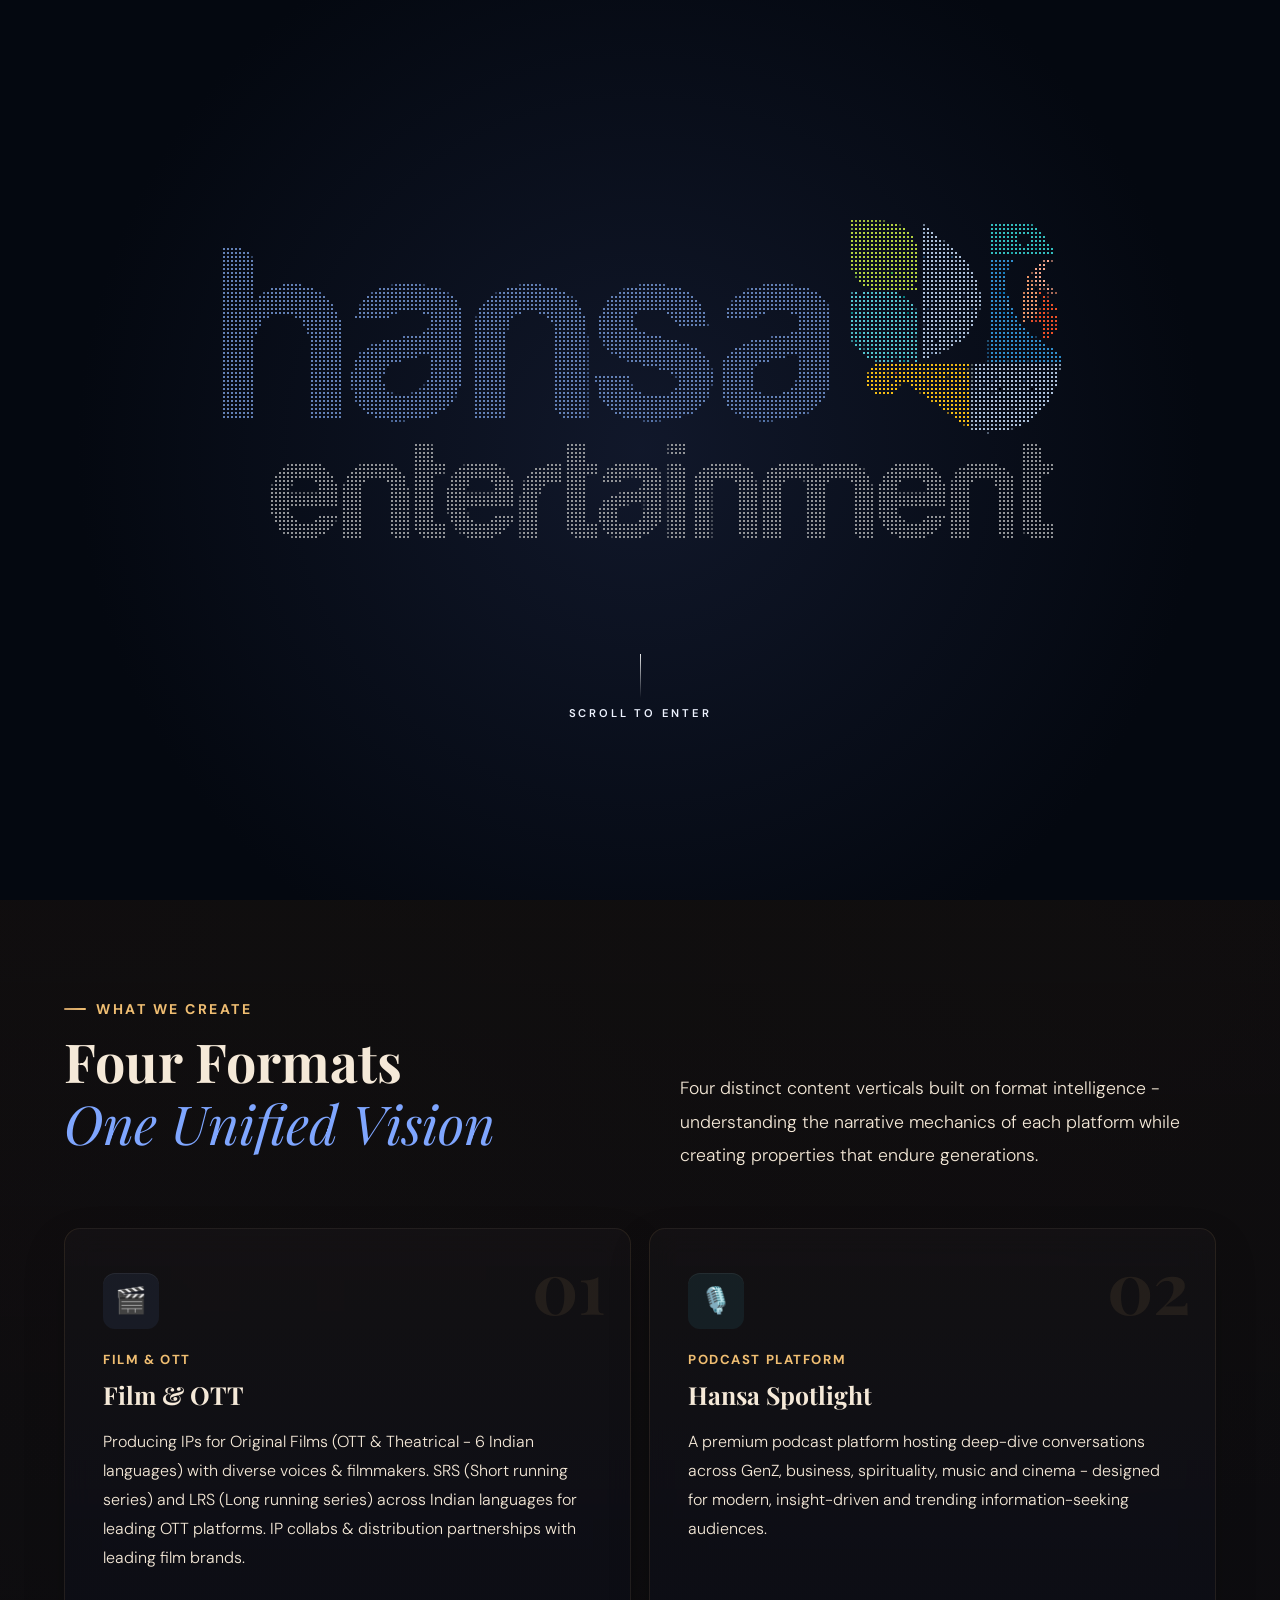
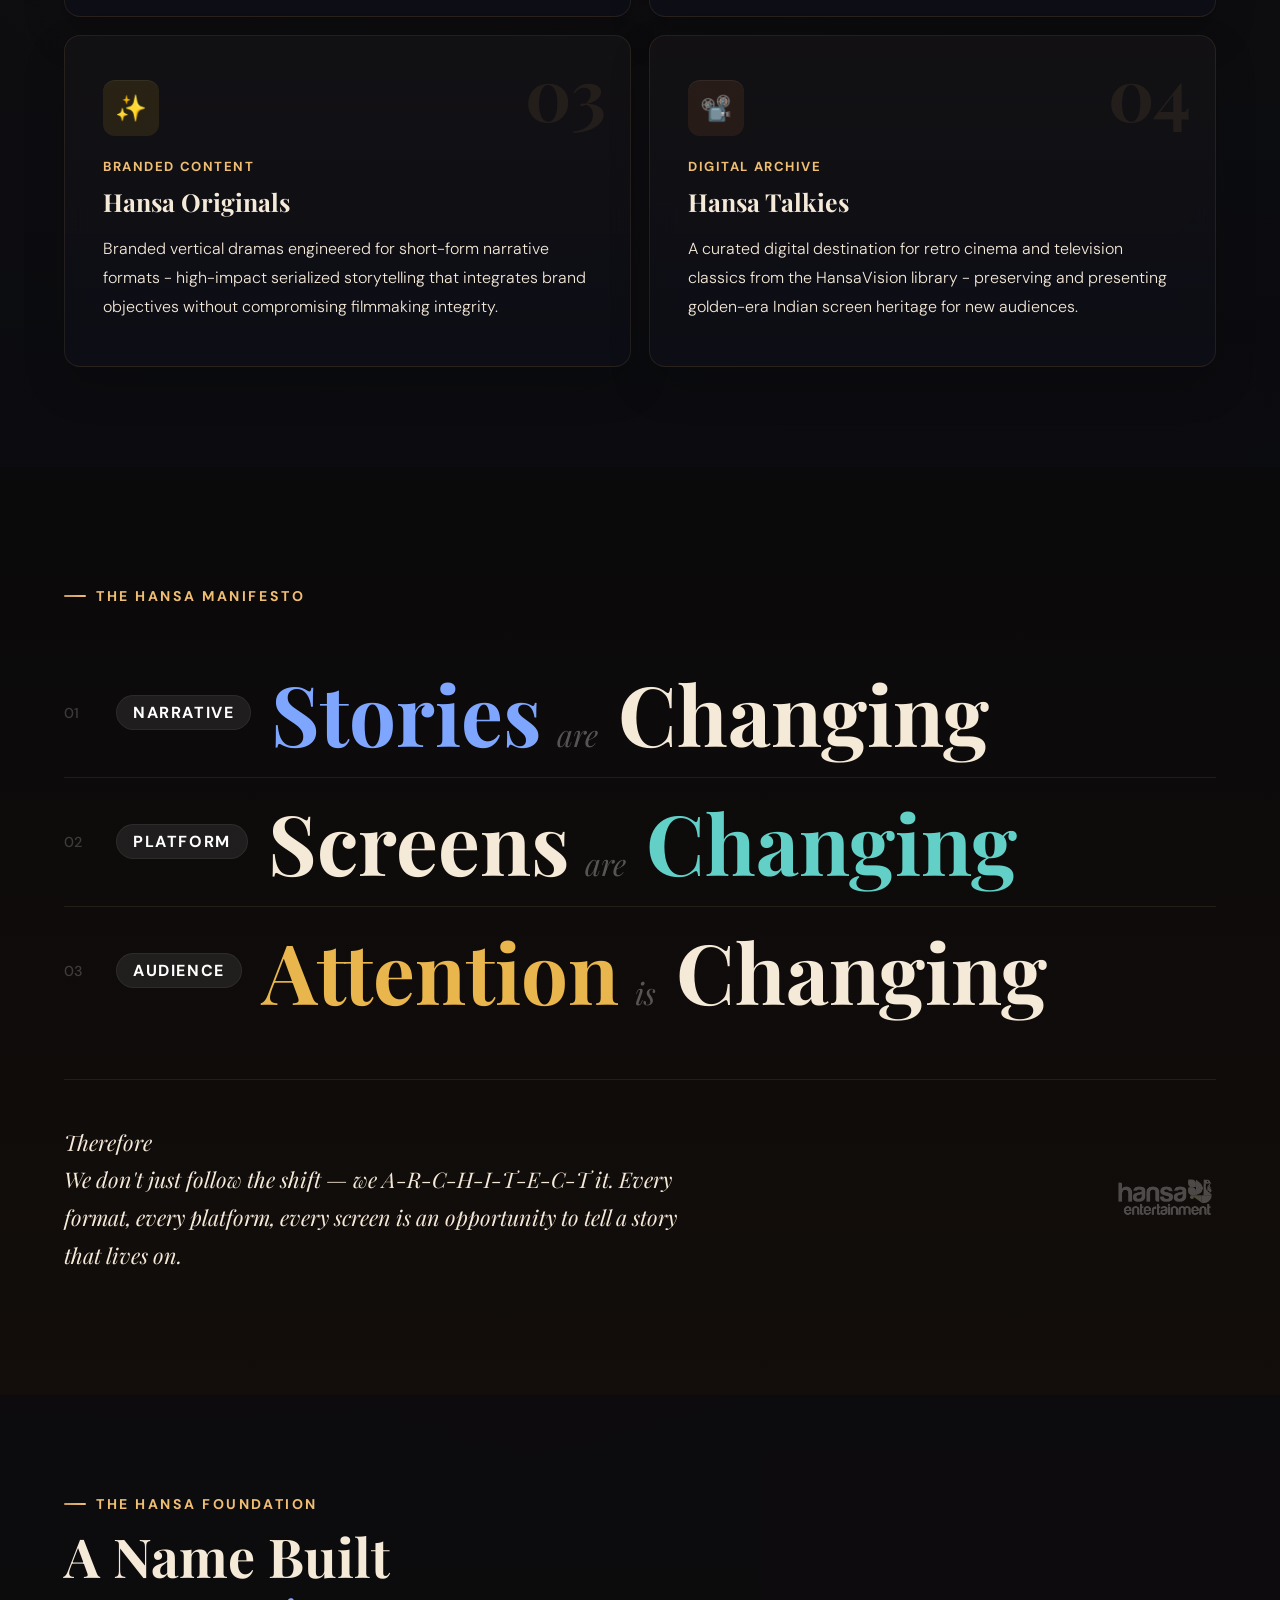
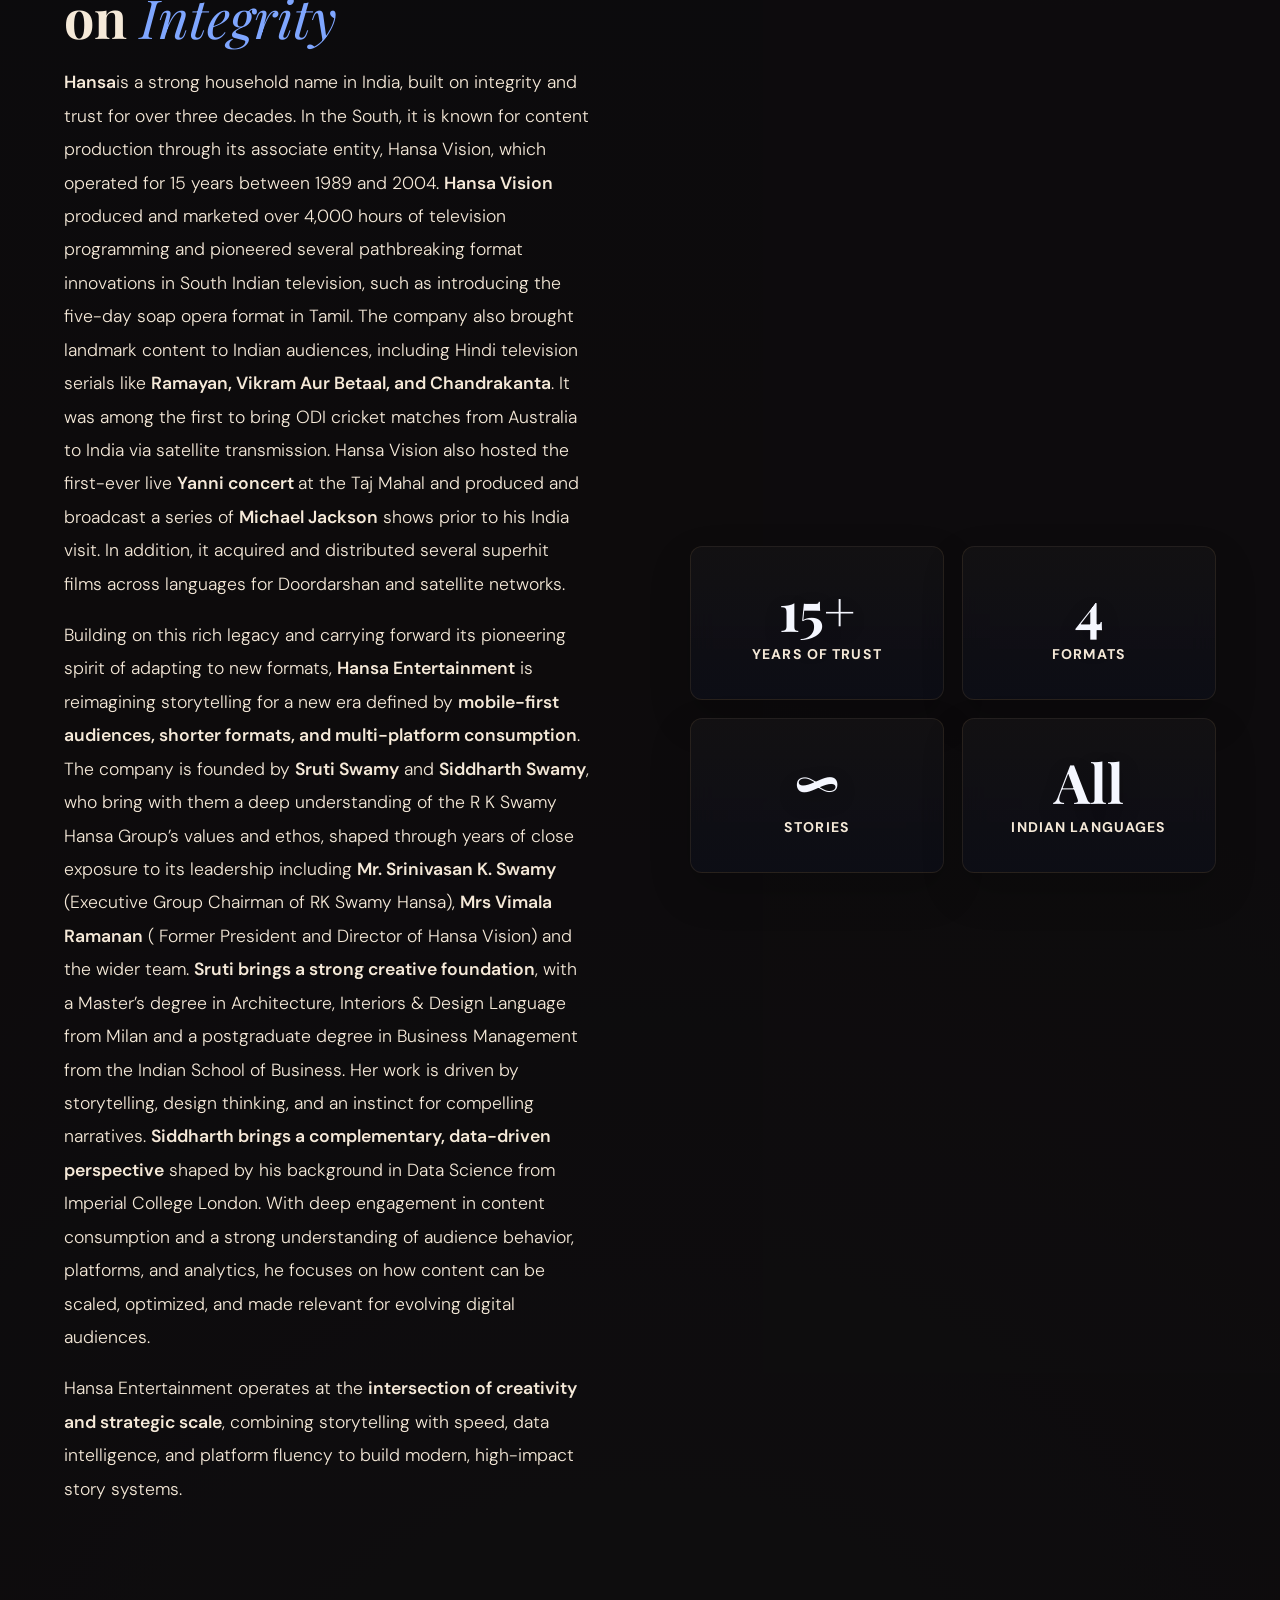
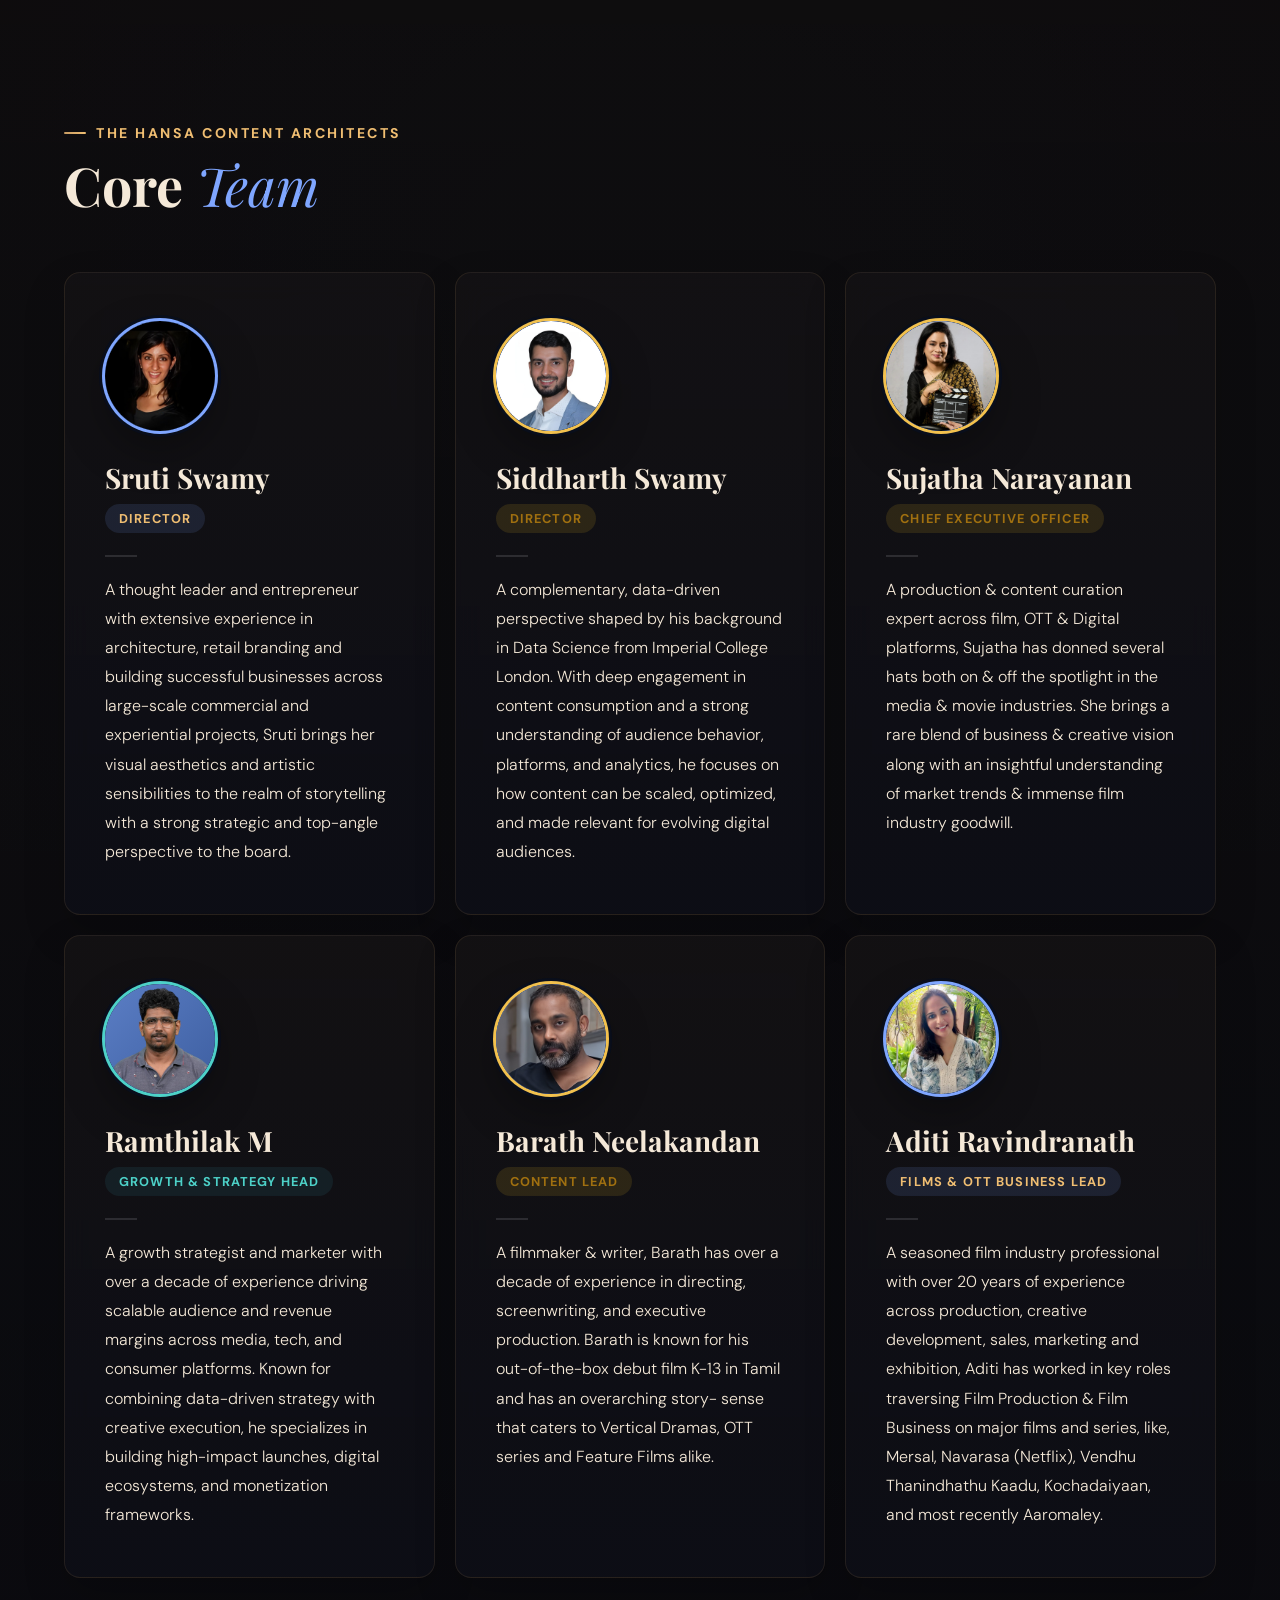
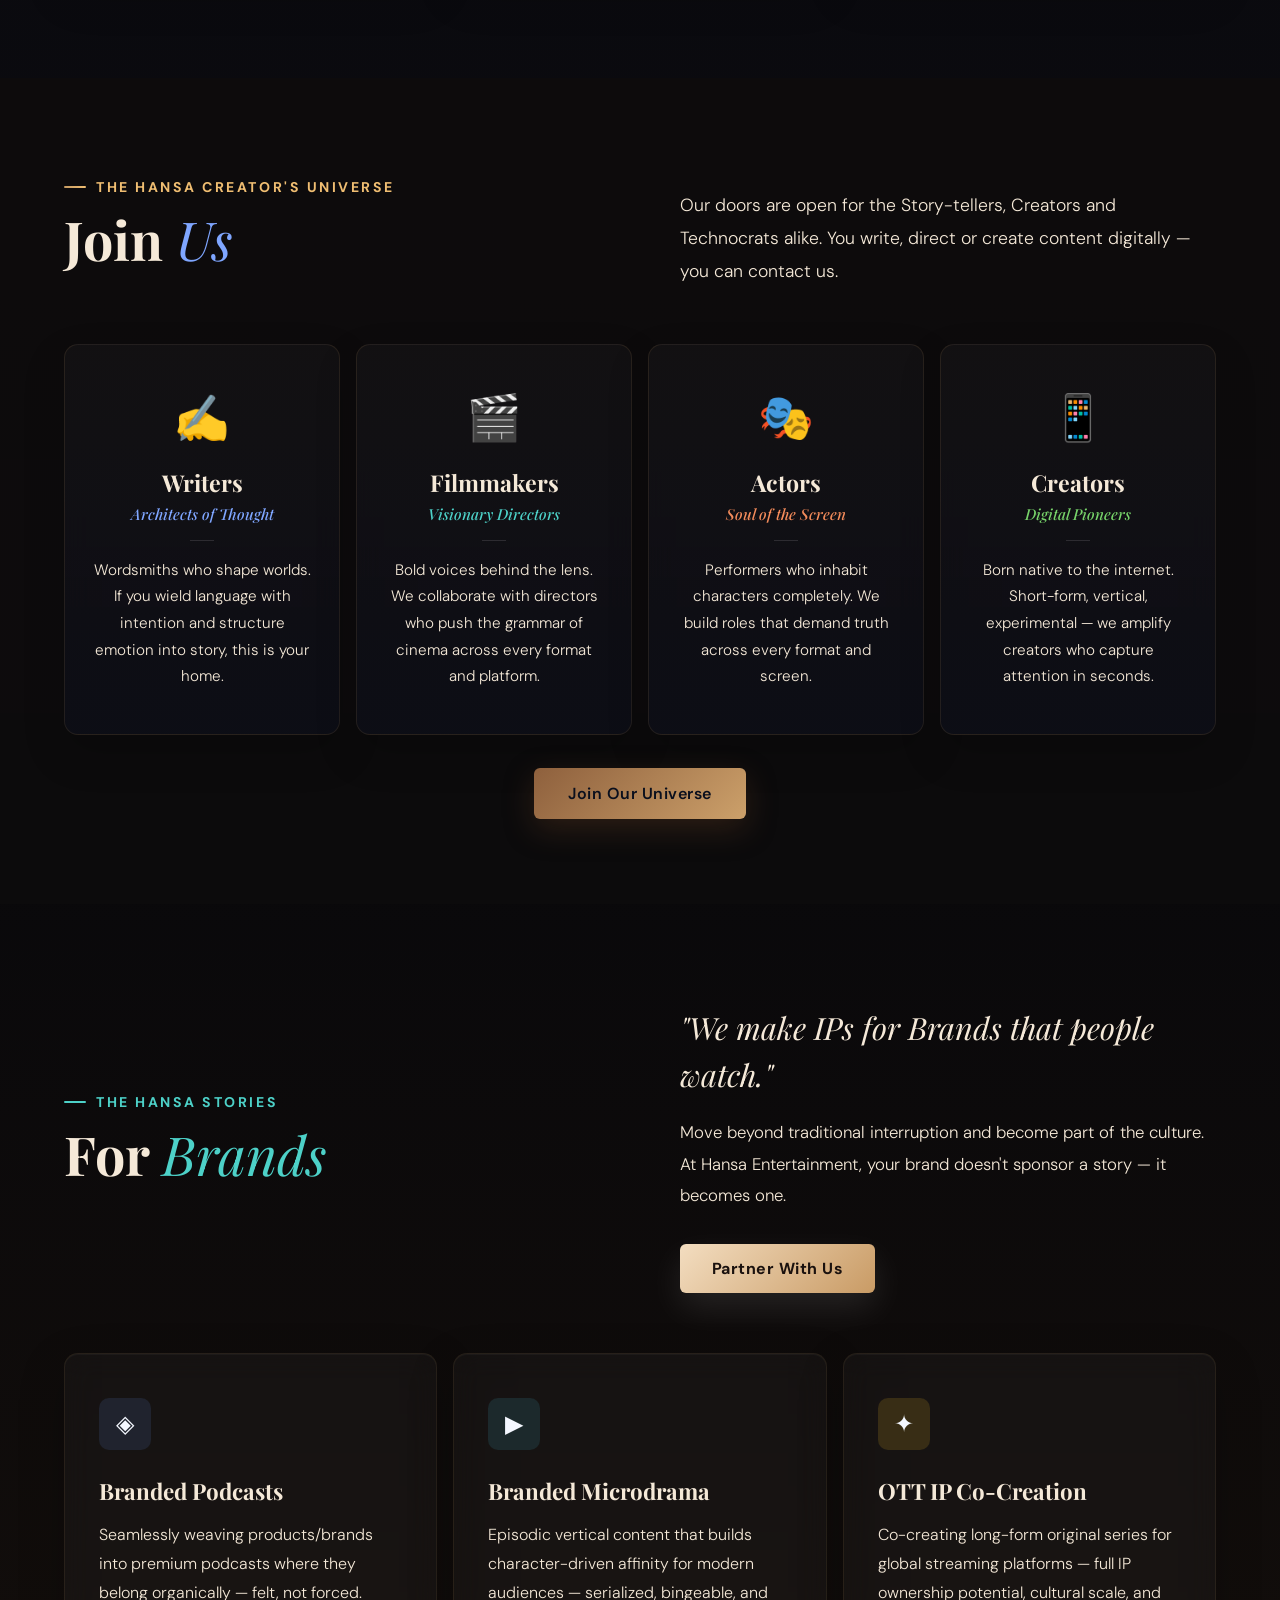
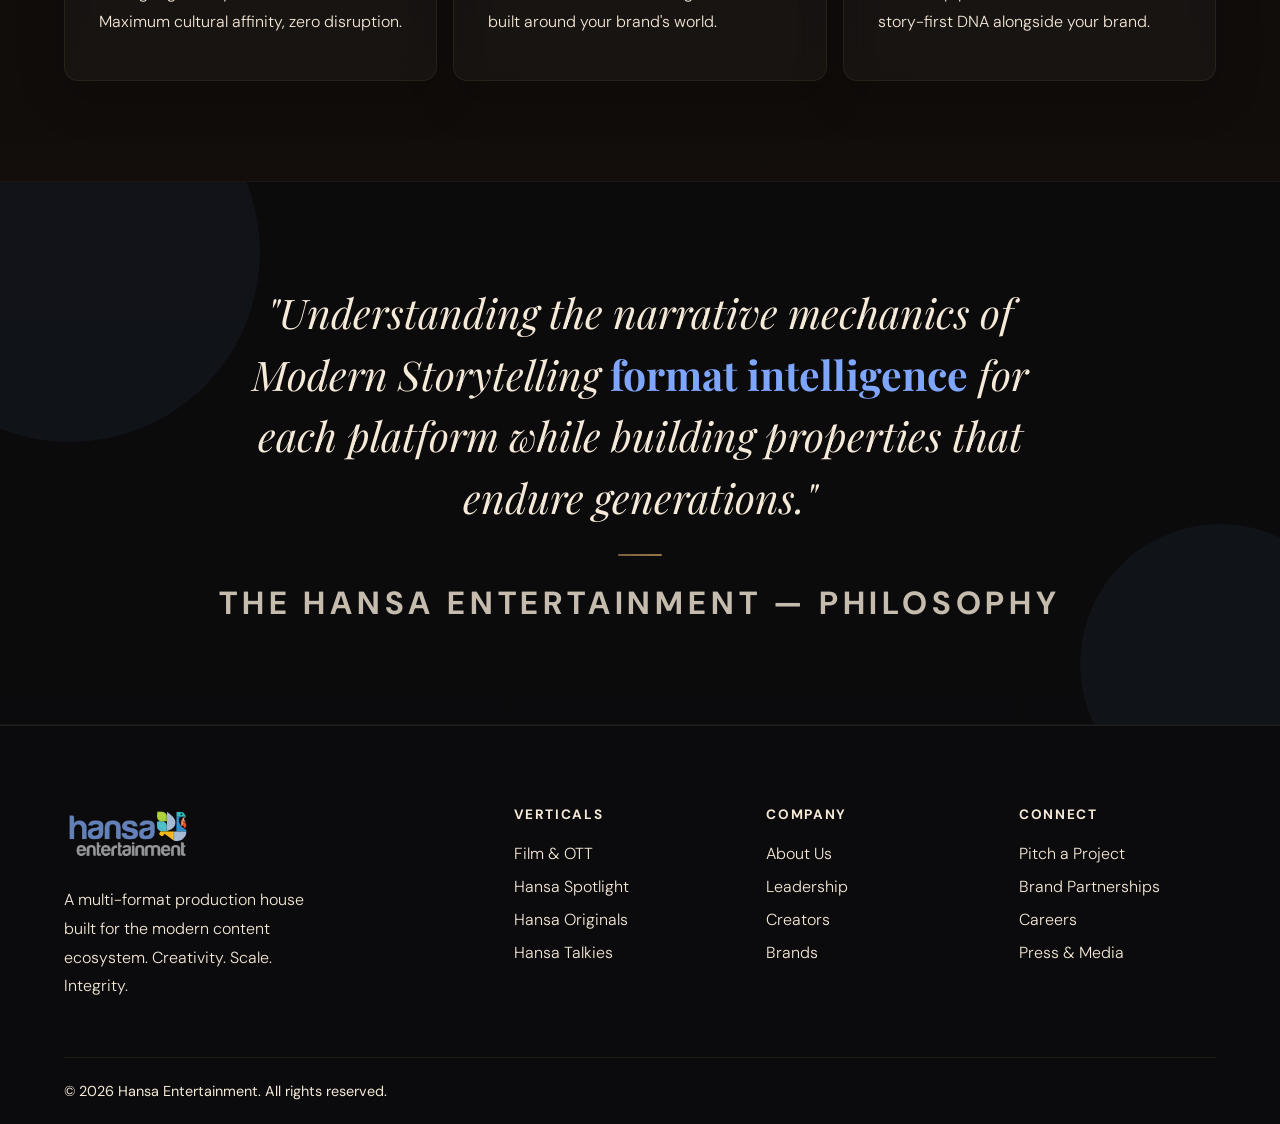
==== commit aa087dff: "Update index.html script updated" ====
--- a/index.html
+++ b/index.html
@@ -84,8 +84,7 @@
 
   if (!btn || !video) return;
 
-  btn.addEventListener('click', function () {
-    video.muted = !video.muted;
+  function updateMuteUI() {
     if (video.muted) {
       iconMuted.style.display = '';
       iconUnmuted.style.display = 'none';
@@ -97,7 +96,25 @@
       btn.setAttribute('aria-label', 'Mute video');
       btn.setAttribute('title', 'Mute');
     }
+  }
+
+  btn.addEventListener('click', async function () {
+    try {
+      if (video.muted) {
+        video.muted = false;
+        video.volume = 1;
+        await video.play(); // important for browser audio unlock
+      } else {
+        video.muted = true;
+      }
+
+      updateMuteUI();
+    } catch (err) {
+      console.error('Audio toggle failed:', err);
+    }
   });
+
+  updateMuteUI();
 })();
 </script>
 
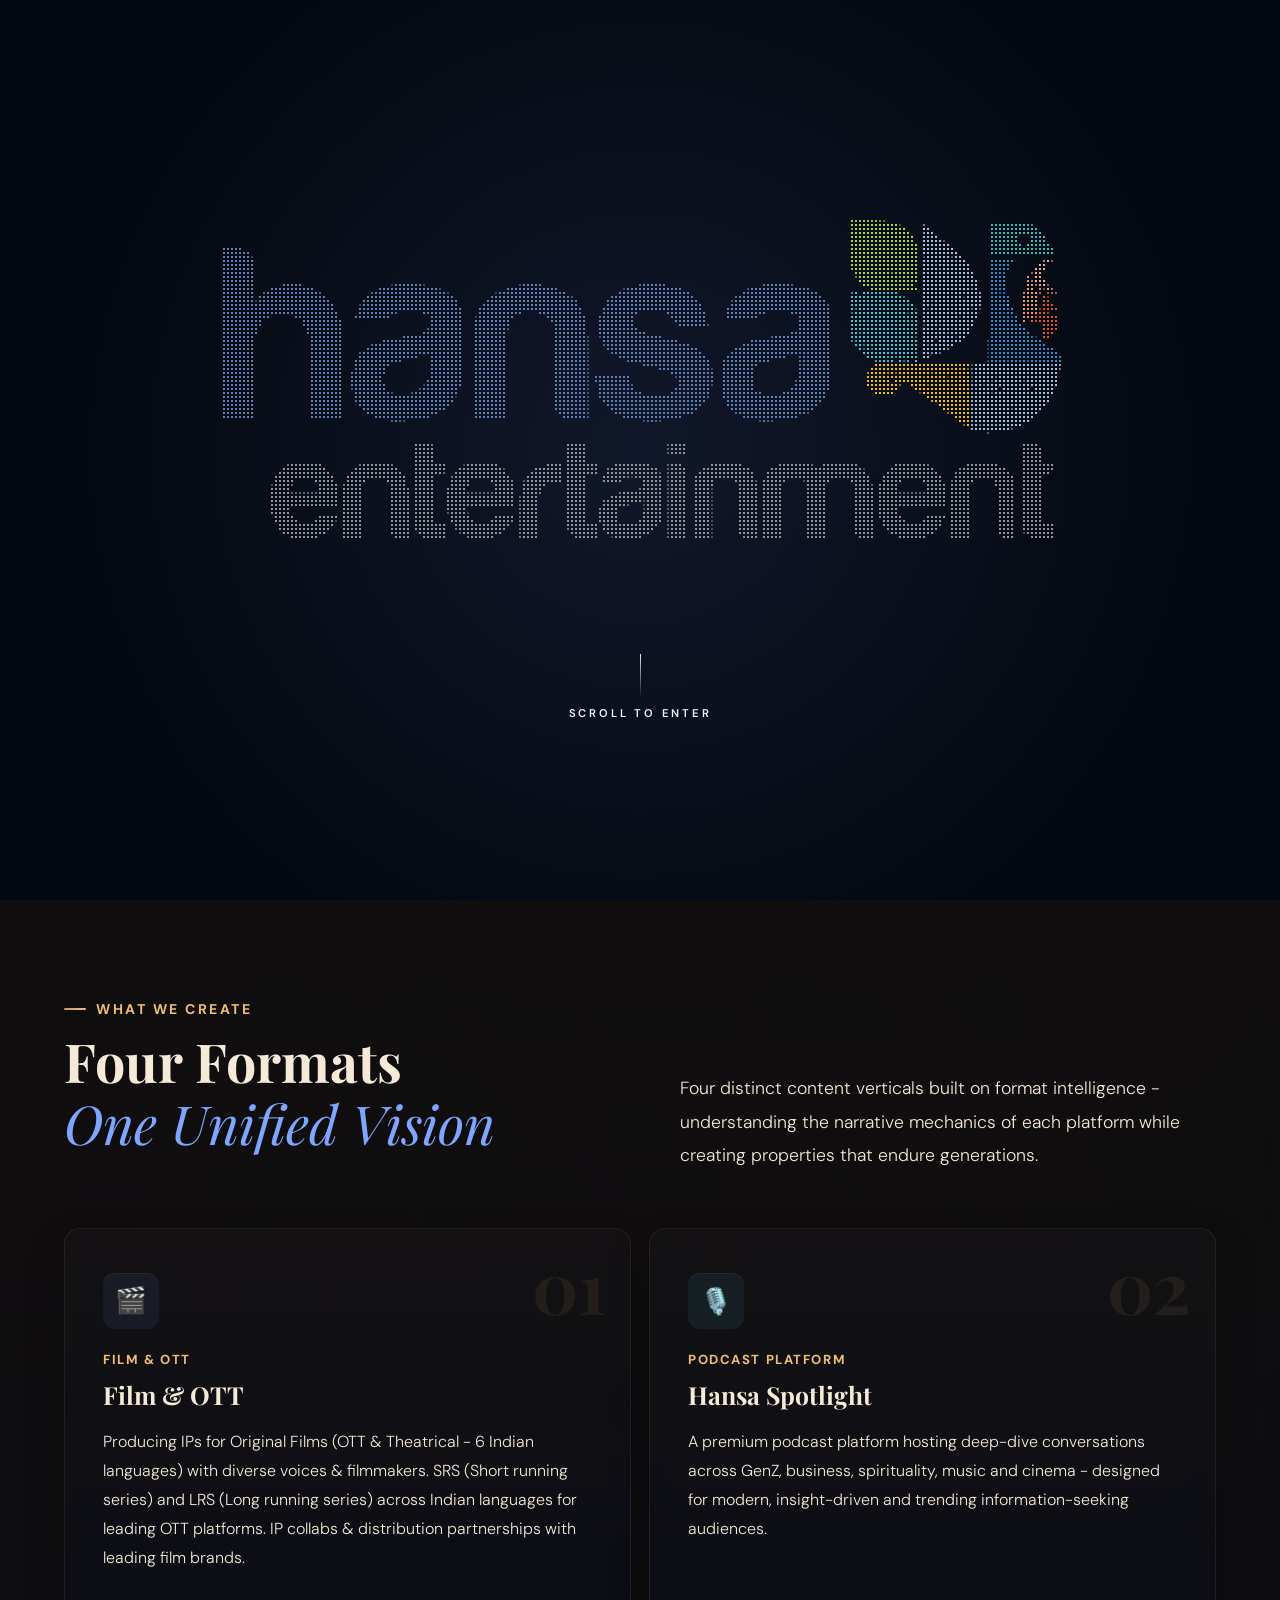
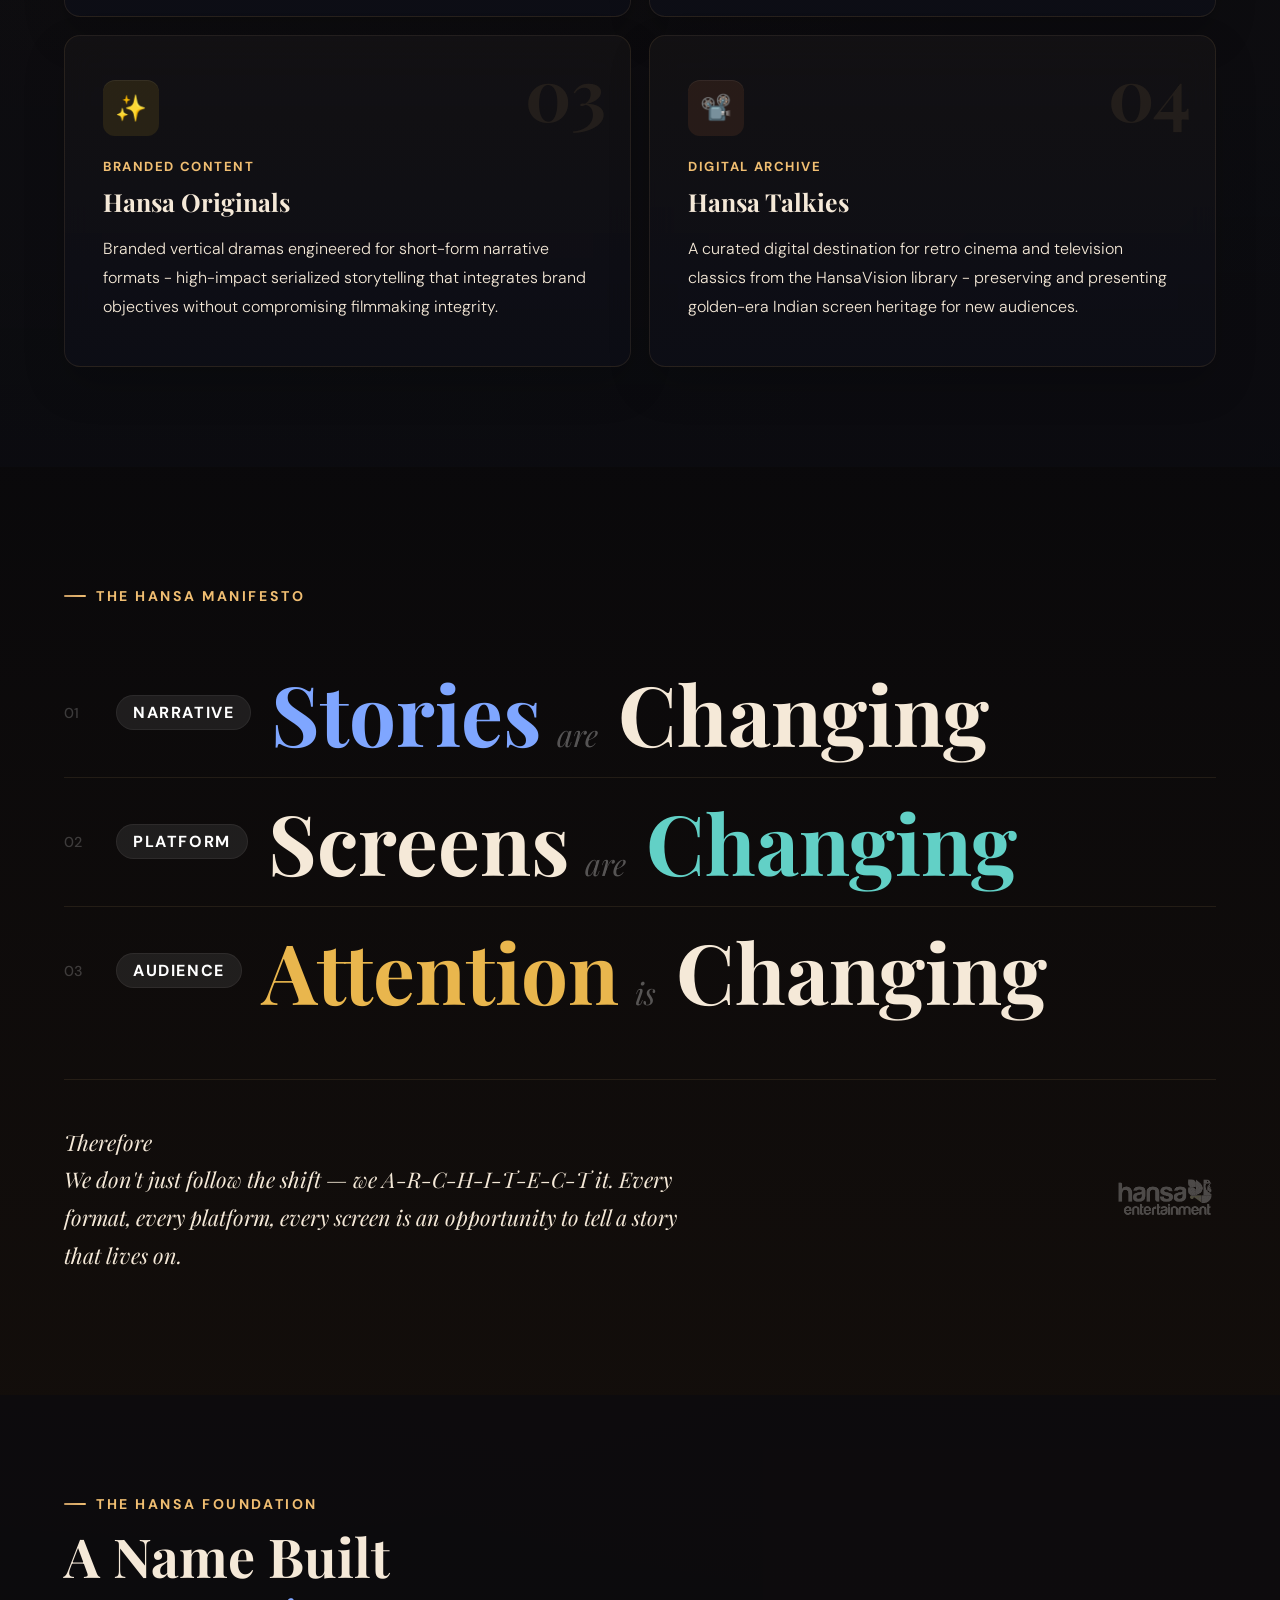
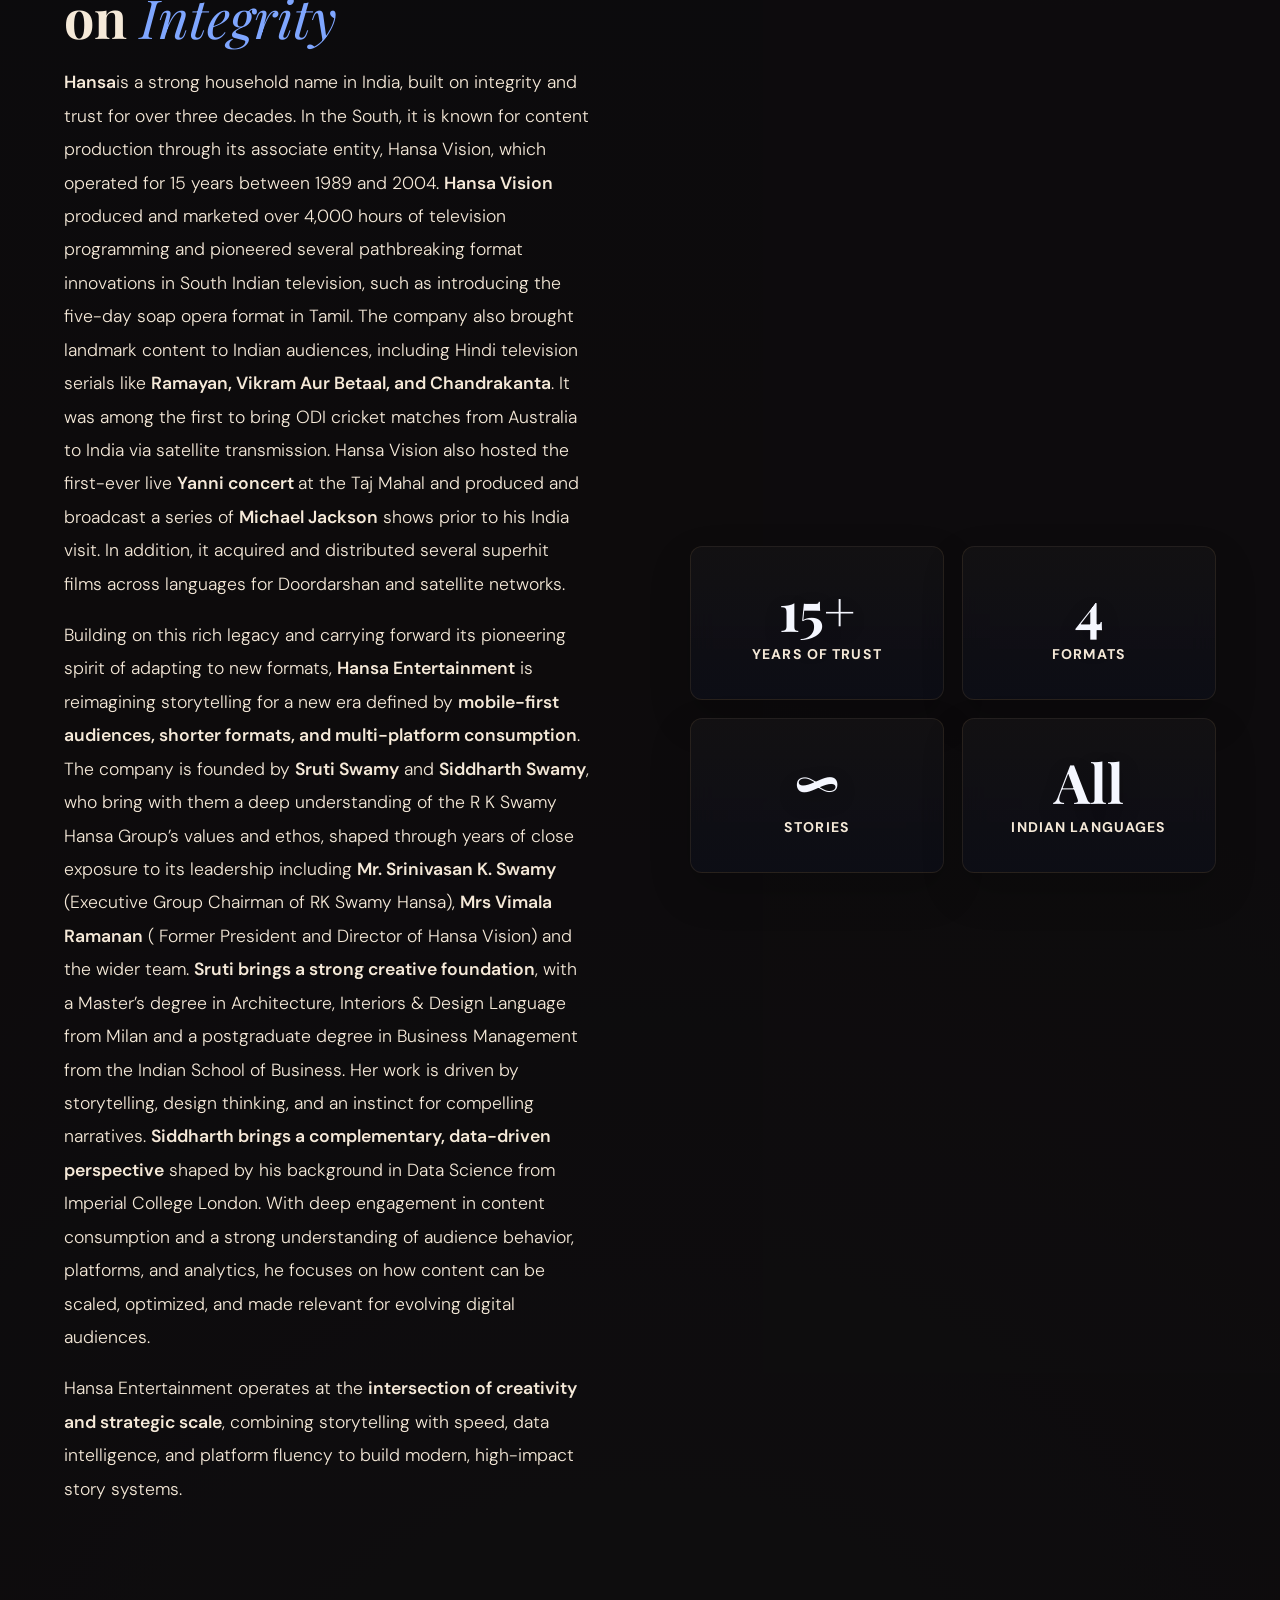
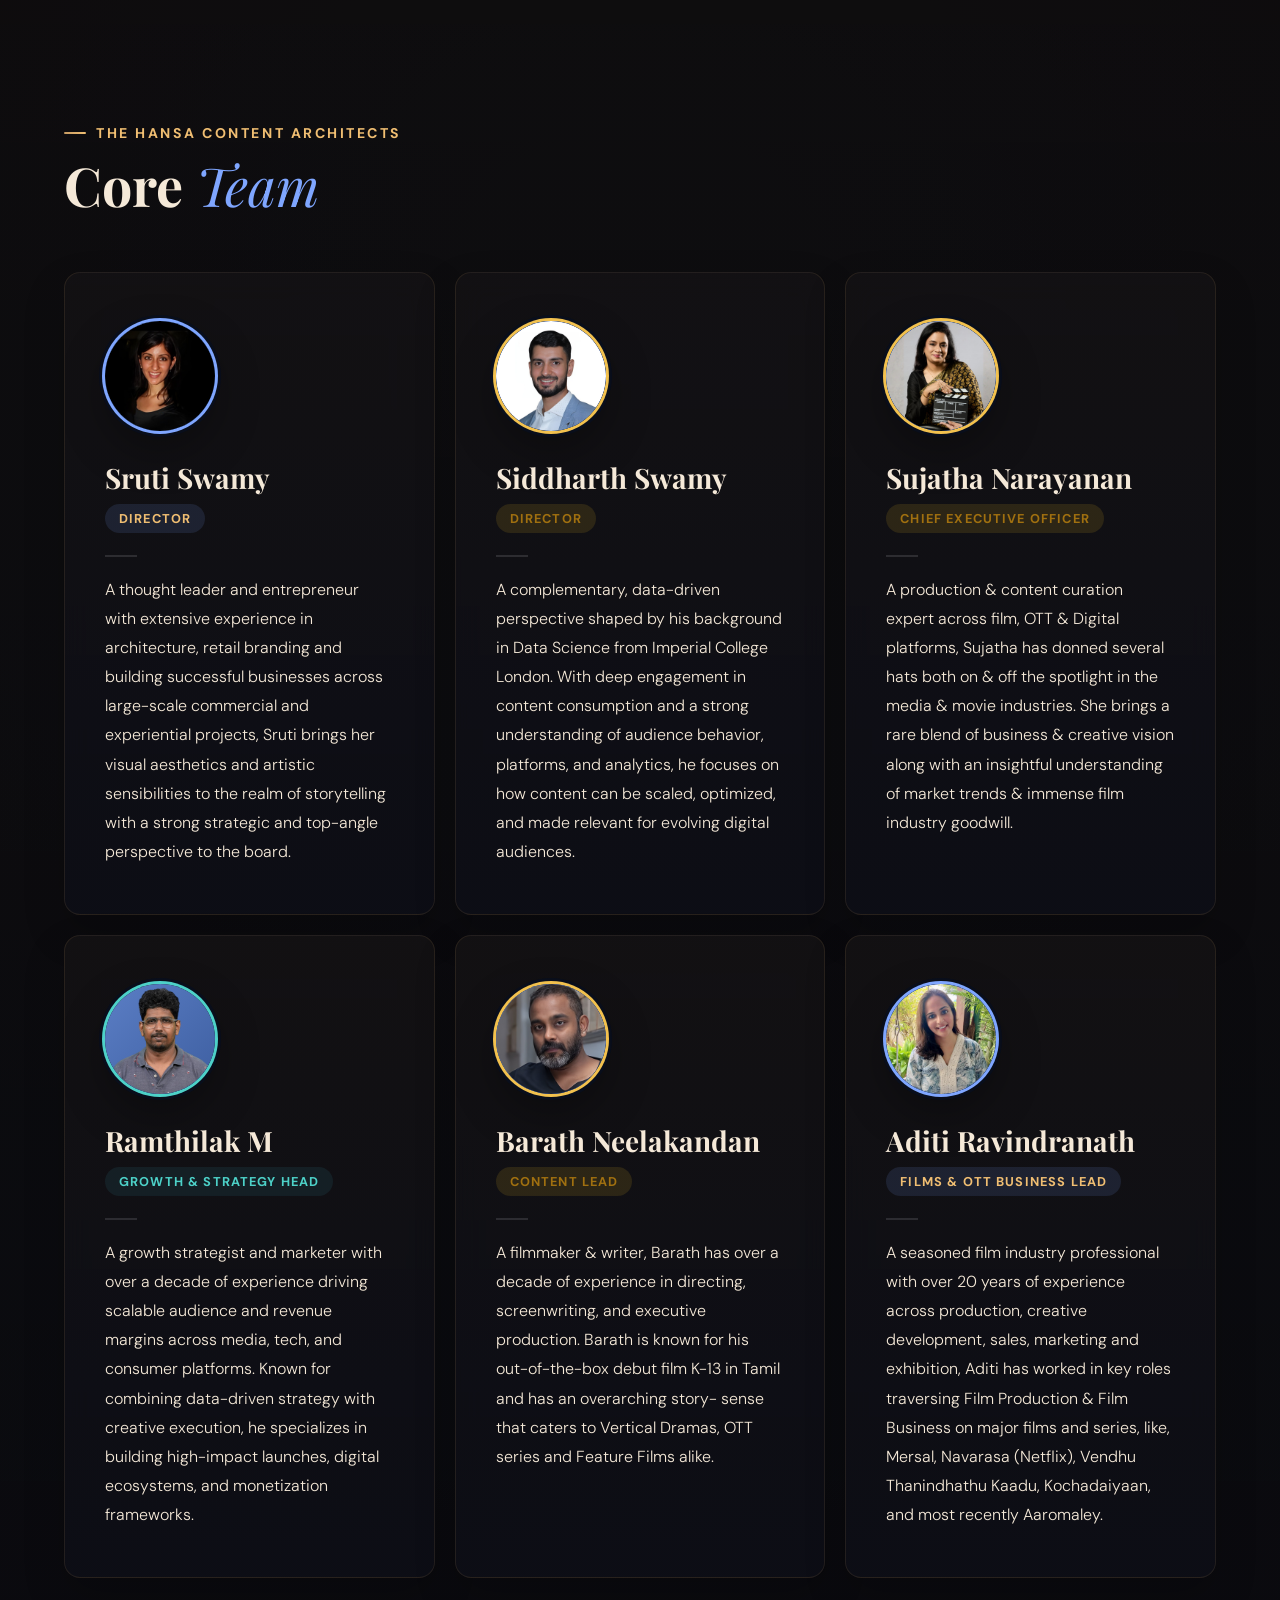
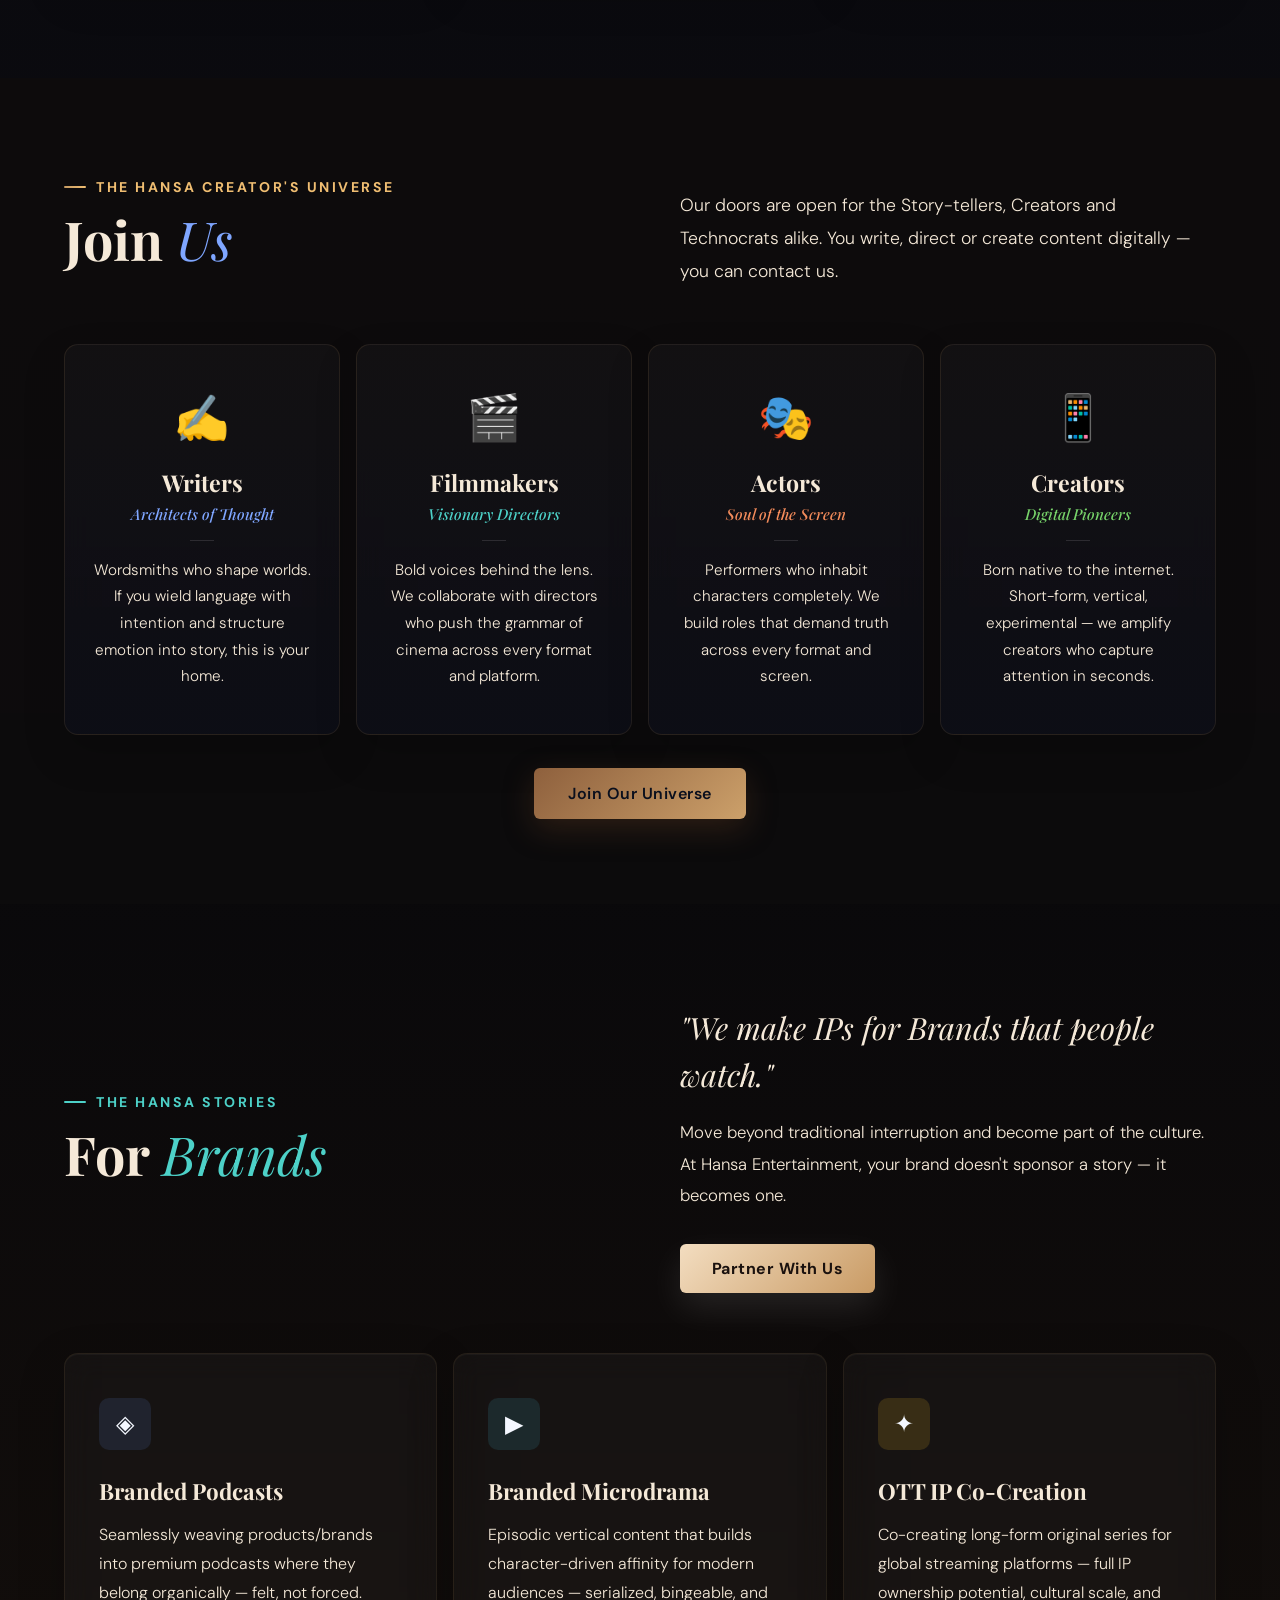
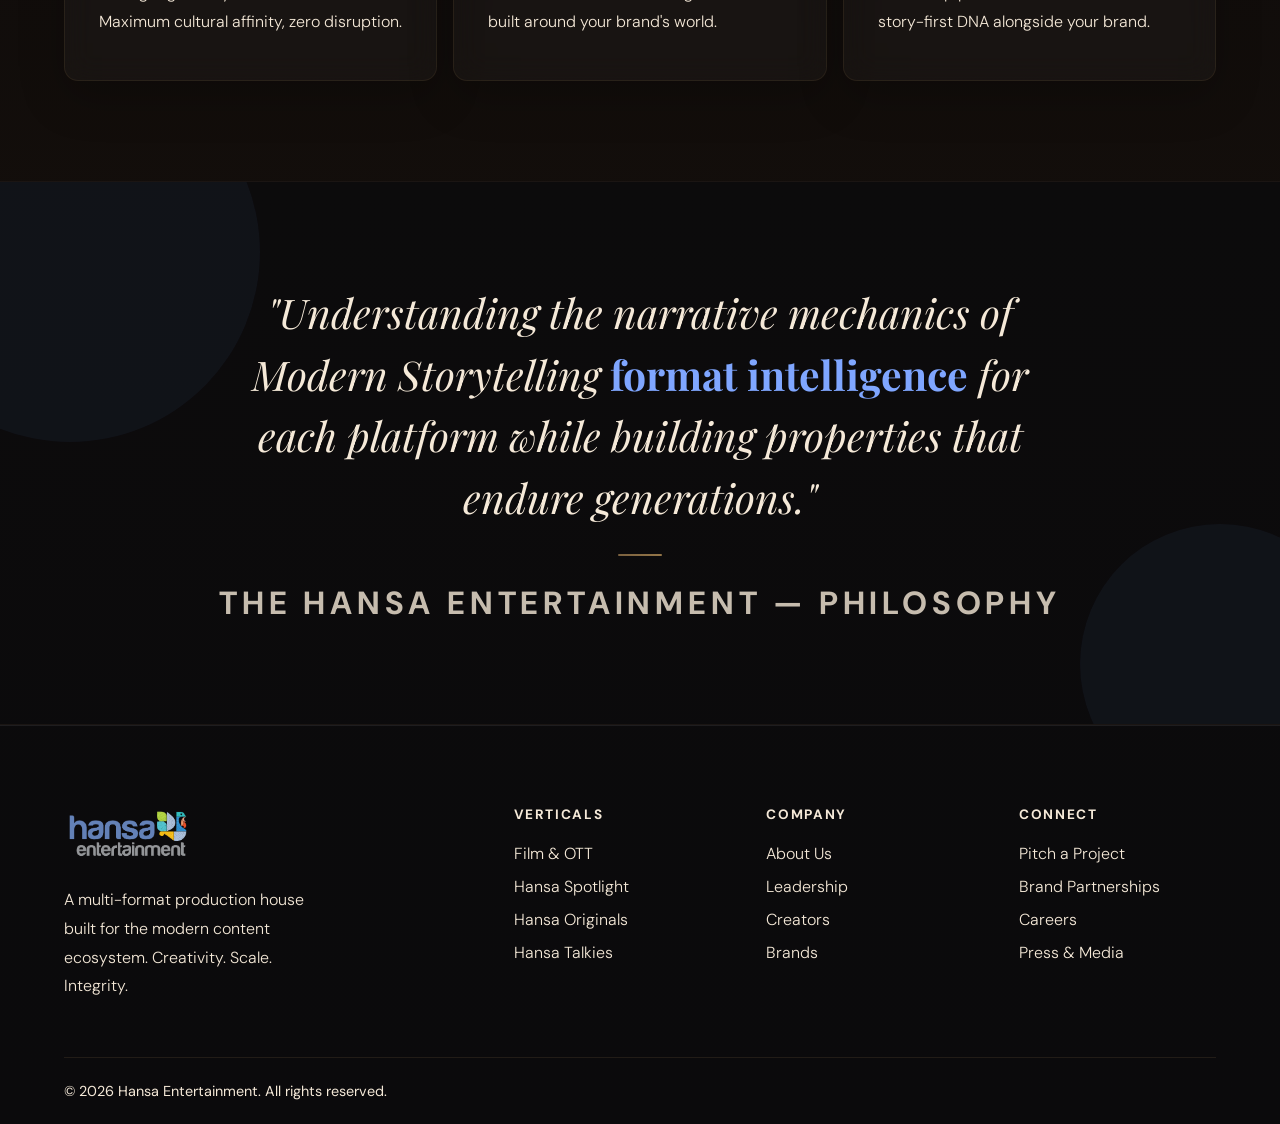
==== commit 94251080: "Update index.html updated menu" ====
--- a/index.html
+++ b/index.html
@@ -132,15 +132,28 @@
     <li><a href="connect.html" class="nav-cta">Connect</a></li>
   </ul>
 </nav>
-<!-- Hamburger -->
+ <!-- Hamburger -->
   <button id="nav-hamburger" aria-label="Toggle menu" aria-expanded="false">
-    <span></span>
-    <span></span>
-    <span></span>
+    <span><a href="index.html">Home</a></span>
+    <span><a href="#ecosystem">Stories</a></span>
+    <span><a href="#legacy">About Us</a></span>
+     <span><a href="#team">Team</a></span>
+     <span><a href="#creators">Creators</a></span>
+     <span><a href="#brands">For Brands</a></span>
+     <span><a href="connect.html" class="nav-cta">Connect</a></span>
   </button>
 </nav>
 
 <style>
+/* ── Navbar layout: logo left, hamburger far right ── */
+#navbar {
+  display: flex !important;
+  align-items: center;
+}
+#navbar .nav-logo {
+  margin-right: auto;
+}
+
 /* ── Hamburger button ── */
 #nav-hamburger {
   display: none;
@@ -148,14 +161,16 @@
   justify-content: center;
   align-items: center;
   gap: 5px;
-  width: 40px;
-  height: 40px;
+  width: 44px;
+  height: 44px;
   background: transparent;
   border: none;
   cursor: pointer;
   padding: 4px;
-  z-index: 1001;
+  z-index: 1100;
   position: relative;
+  flex-shrink: 0;
+  margin-left: 16px;
 }
 #nav-hamburger span {
   display: block;
@@ -166,101 +181,103 @@
   transition: transform 0.3s ease, opacity 0.3s ease, width 0.3s ease;
   transform-origin: center;
 }
-
-/* Animate to X when open */
-#nav-hamburger.open span:nth-child(1) {
-  transform: translateY(7px) rotate(45deg);
-}
-#nav-hamburger.open span:nth-child(2) {
+#nav-hamburger.open span:nth-child(1) { transform: translateY(7px) rotate(45deg); }
+#nav-hamburger.open span:nth-child(2) { opacity: 0; width: 0; }
+#nav-hamburger.open span:nth-child(3) { transform: translateY(-7px) rotate(-45deg); }
+
+/* ── Overlay backdrop ── */
+#nav-overlay {
+  display: none;
+  position: fixed;
+  inset: 0;
+  background: rgba(0,0,0,0.55);
+  z-index: 1050;
   opacity: 0;
-  width: 0;
-}
-#nav-hamburger.open span:nth-child(3) {
-  transform: translateY(-7px) rotate(-45deg);
-}
-
-/* ── Mobile nav ── */
+  transition: opacity 0.3s ease;
+}
+#nav-overlay.open {
+  display: block;
+  opacity: 1;
+}
+
+/* ── Mobile nav drawer ── */
 @media (max-width: 768px) {
   #nav-hamburger {
     display: flex;
   }
 
   #nav-links {
+    display: flex !important;
     position: fixed;
     top: 0;
     right: 0;
-    width: 75vw;
+    bottom: 0;
+    width: 78vw;
     max-width: 300px;
     height: 100dvh;
-    background: rgba(8, 8, 12, 0.97);
-    backdrop-filter: blur(20px);
-    -webkit-backdrop-filter: blur(20px);
-    border-left: 1px solid rgba(255,255,255,0.07);
-    flex-direction: column;
-    align-items: flex-start;
-    justify-content: center;
-    gap: 0;
-    padding: 80px 36px 40px;
-    transform: translateX(100%);
+    background: rgba(6, 6, 10, 0.98);
+    backdrop-filter: blur(24px);
+    -webkit-backdrop-filter: blur(24px);
+    border-left: 1px solid rgba(255,255,255,0.08);
+    flex-direction: column !important;
+    align-items: flex-start !important;
+    justify-content: center !important;
+    gap: 0 !important;
+    padding: 80px 32px 48px !important;
+    transform: translateX(105%);
     transition: transform 0.4s cubic-bezier(0.16, 1, 0.3, 1);
-    z-index: 999;
+    z-index: 1080;
     list-style: none;
     margin: 0;
+    box-shadow: -8px 0 40px rgba(0,0,0,0.5);
   }
 
   #nav-links.open {
-    transform: translateX(0);
+    transform: translateX(0) !important;
   }
 
   #nav-links li {
     width: 100%;
-    border-bottom: 1px solid rgba(255,255,255,0.06);
+    border-bottom: 1px solid rgba(255,255,255,0.07);
   }
 
   #nav-links li:last-child {
     border-bottom: none;
-    margin-top: 24px;
+    margin-top: 28px;
   }
 
   #nav-links a {
-    display: block;
-    padding: 16px 0;
-    font-size: 1.05rem;
-    font-weight: 500;
-    color: rgba(255,255,255,0.8);
-    text-decoration: none;
-    letter-spacing: 0.03em;
-    transition: color 0.2s;
-  }
-
-  #nav-links a:hover {
-    color: #fff;
-  }
-
-  #nav-links .nav-cta {
-    display: inline-block;
-    padding: 12px 28px;
+    display: block !important;
+    padding: 15px 0 !important;
+    font-size: 1.1rem !important;
+    font-weight: 500 !important;
+    color: rgba(255,255,255,0.85) !important;
+    text-decoration: none !important;
+    letter-spacing: 0.04em;
+    transition: color 0.2s, padding-left 0.2s;
+  }
+
+  #nav-links a:hover,
+  #nav-links a:active {
+    color: #fff !important;
+    padding-left: 8px !important;
+  }
+
+  #nav-links li:last-child a.nav-cta {
+    display: block !important;
+    padding: 13px 0 !important;
     background: var(--blue, #3D69C5);
-    border-radius: 6px;
+    border-radius: 8px;
     color: #fff !important;
-    font-weight: 600;
+    font-weight: 700 !important;
     text-align: center;
+    letter-spacing: 0.05em;
     width: 100%;
   }
 
-  /* Overlay backdrop */
-  #nav-overlay {
-    display: none;
-    position: fixed;
-    inset: 0;
-    background: rgba(0,0,0,0.5);
-    z-index: 998;
-    opacity: 0;
-    transition: opacity 0.3s ease;
-  }
-  #nav-overlay.open {
-    display: block;
-    opacity: 1;
+  #nav-links li:last-child a.nav-cta:hover {
+    padding-left: 0 !important;
+    background: #5580d4;
   }
 }
 </style>
@@ -304,6 +321,7 @@
   });
 })();
 </script>
+
 
 <!-- HERO -->
 <section class="hero hero-cinematic">
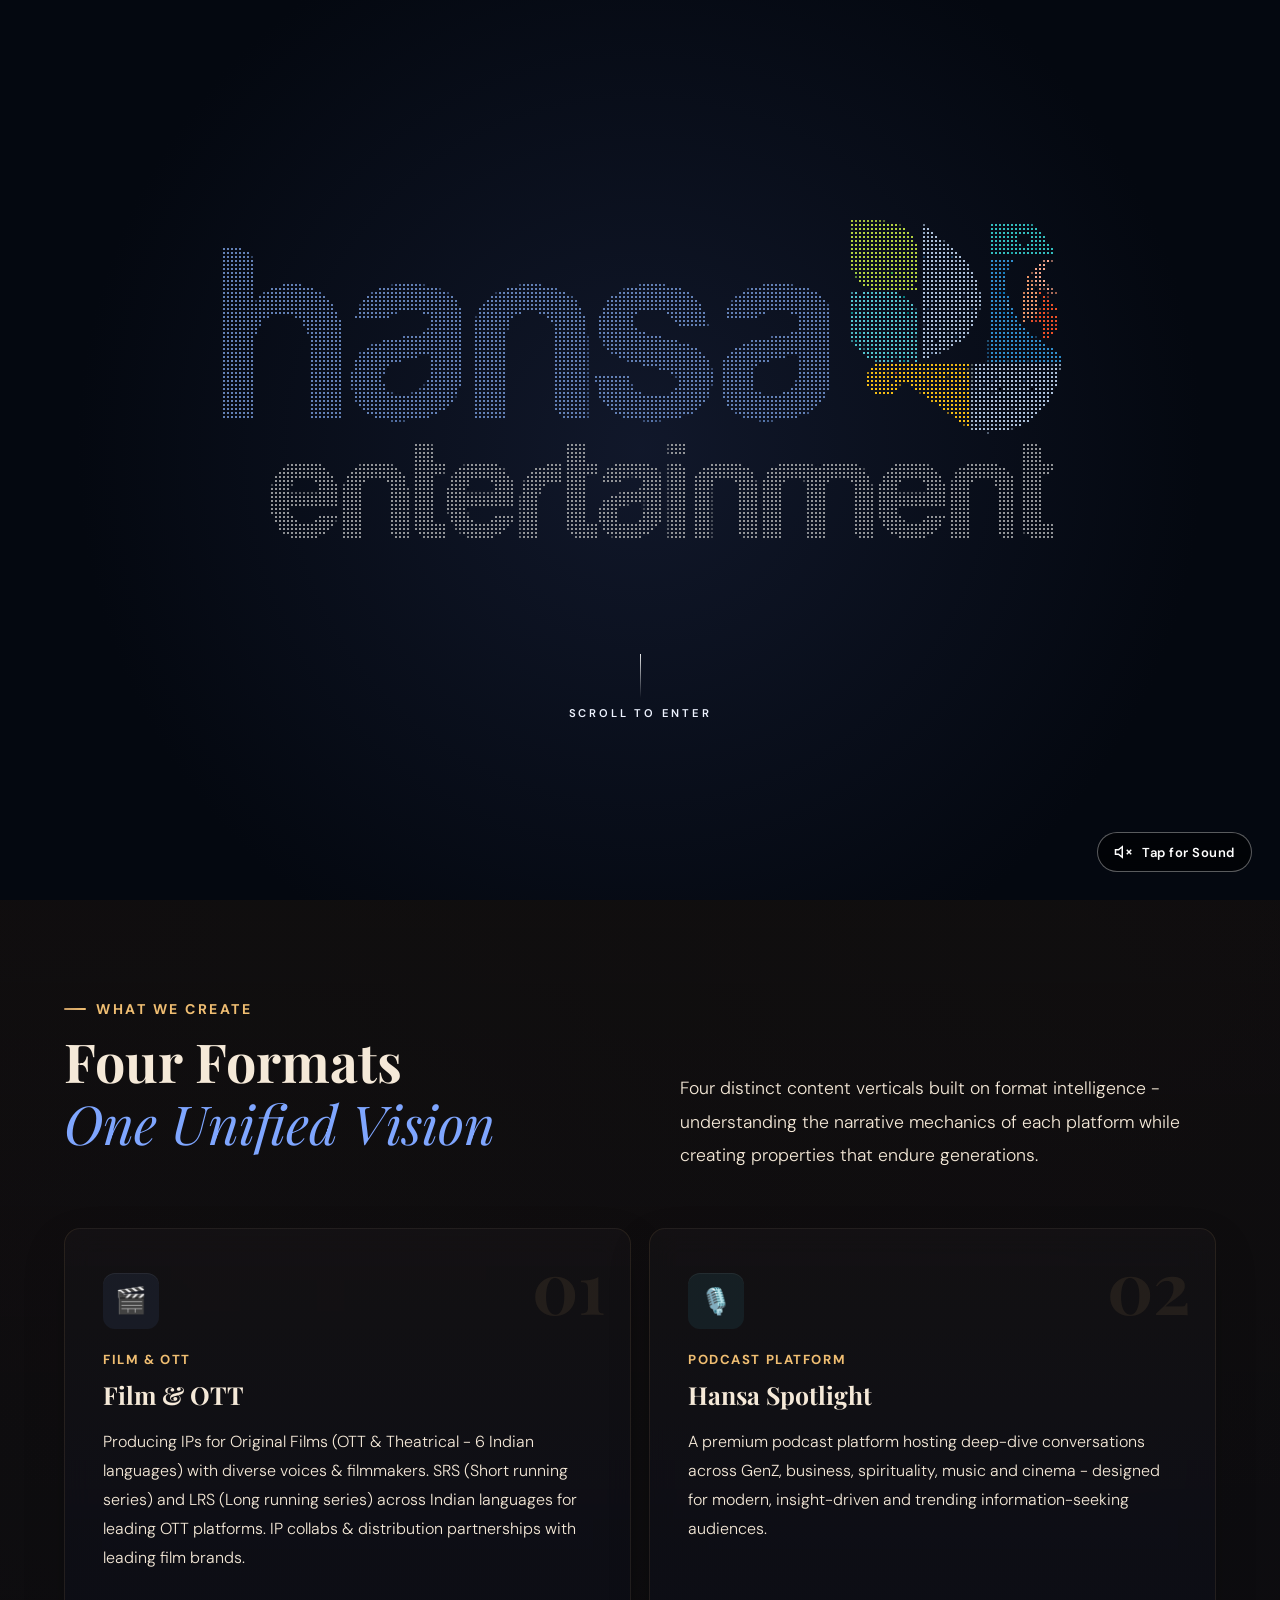
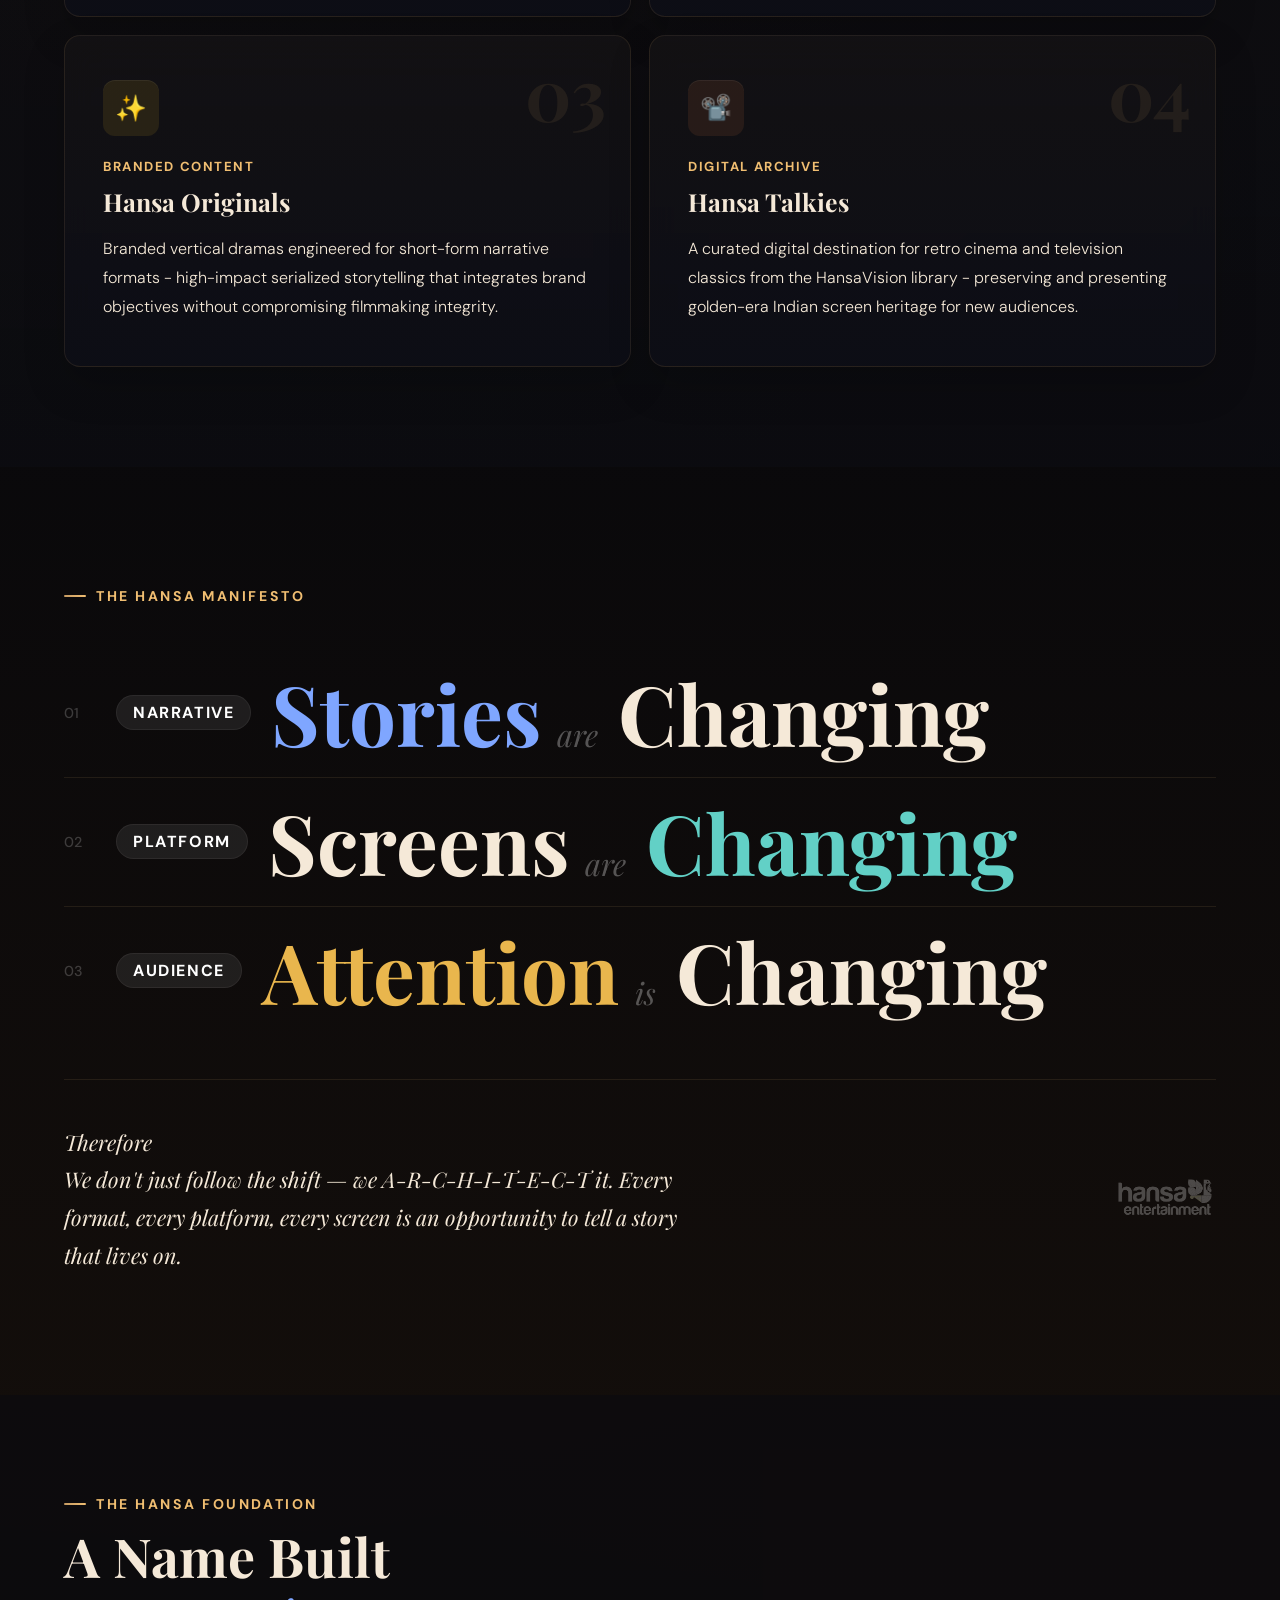
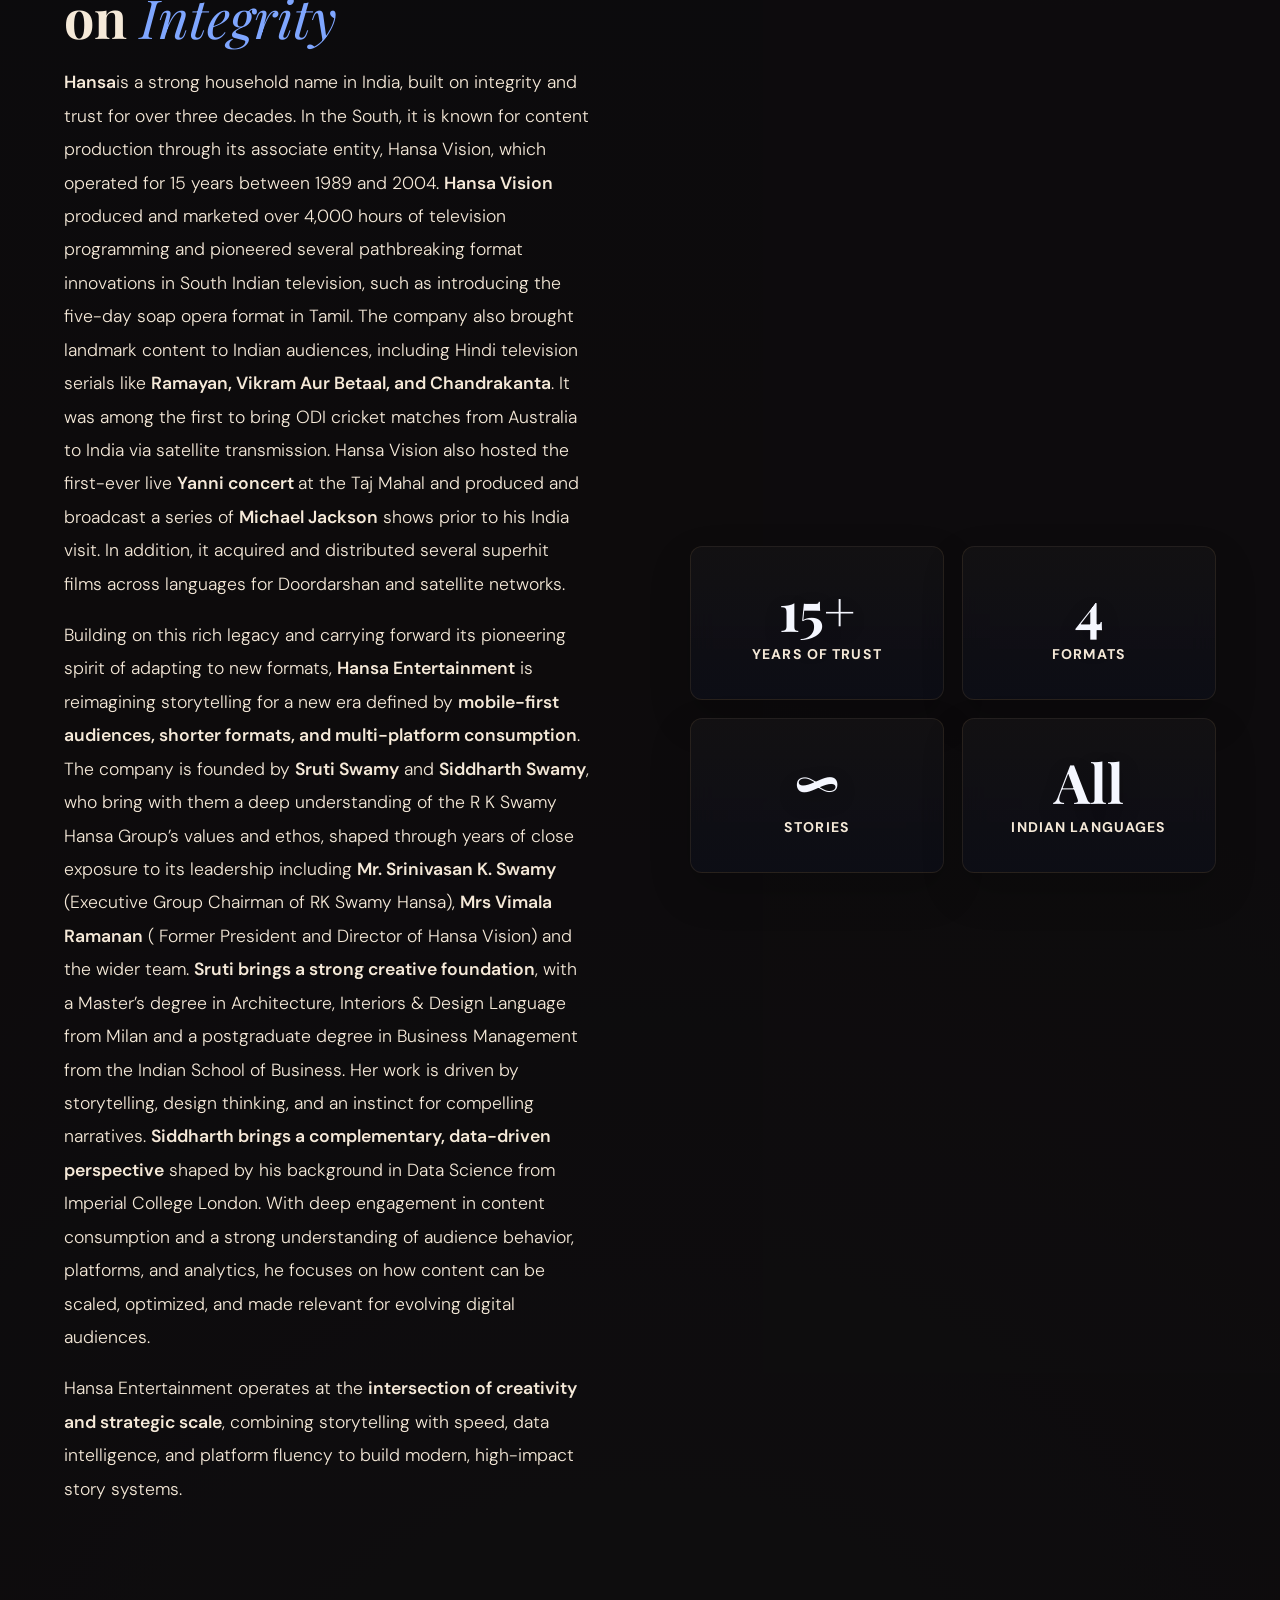
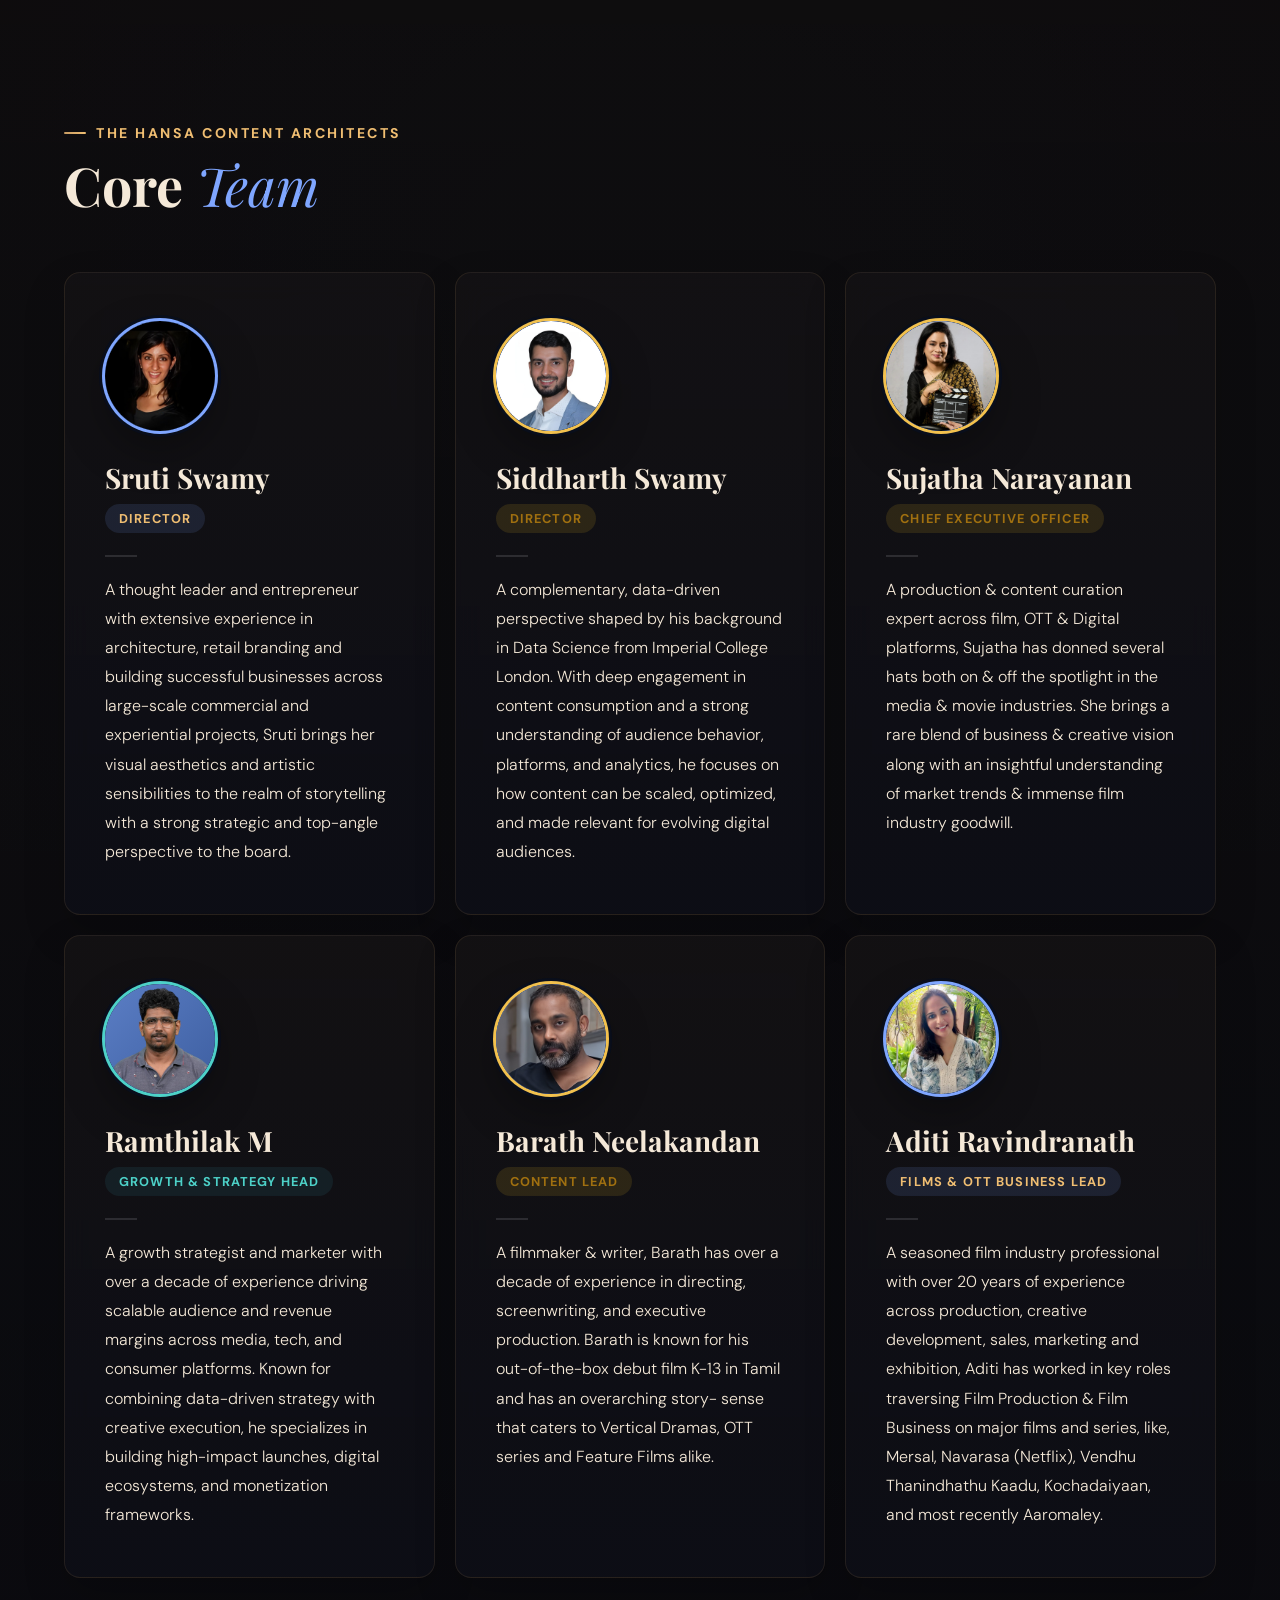
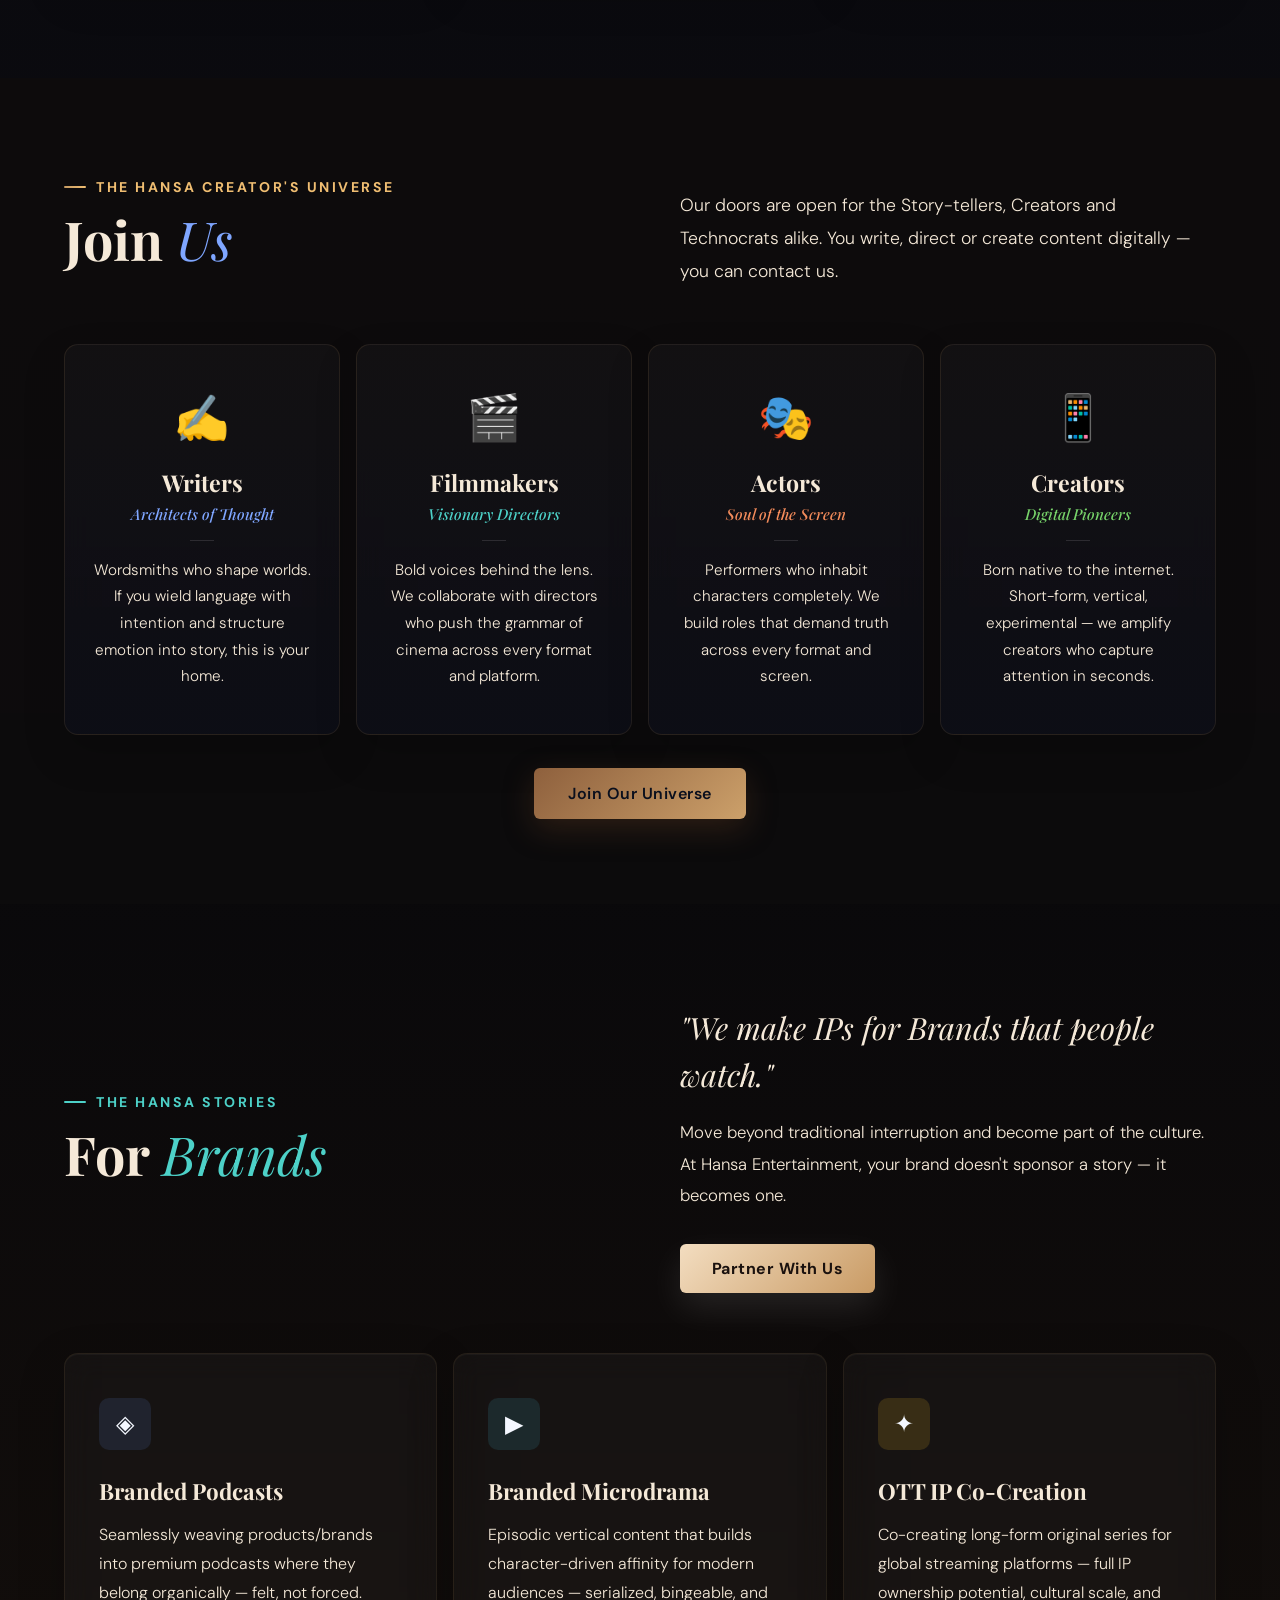
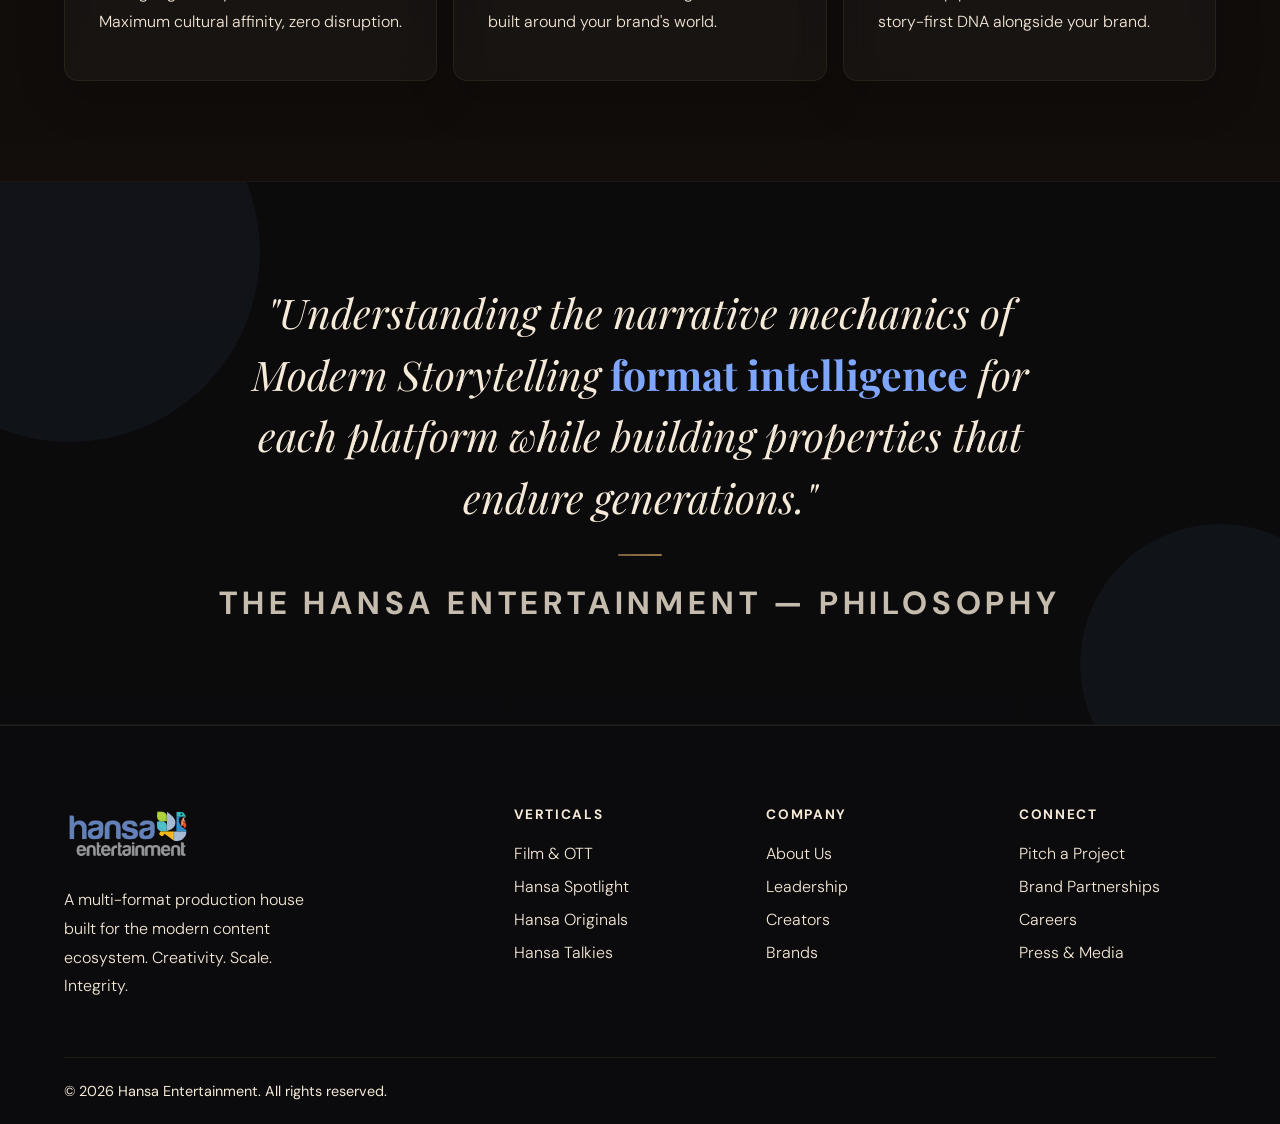
==== commit 4ec9904d: "Update index.html unmute button" ====
--- a/index.html
+++ b/index.html
@@ -27,51 +27,72 @@
   </div>
 </div>
 <!-- Mute / Unmute button -->
-  <button id="intro-mute-btn" aria-label="Unmute video" title="Unmute">
-    <!-- Muted icon (shown by default) -->
-    <svg id="icon-muted" xmlns="http://www.w3.org/2000/svg" viewBox="0 0 24 24" fill="none" stroke="currentColor" stroke-width="2" stroke-linecap="round" stroke-linejoin="round">
-      <polygon points="11 5 6 9 2 9 2 15 6 15 11 19 11 5"/>
-      <line x1="23" y1="9" x2="17" y2="15"/>
-      <line x1="17" y1="9" x2="23" y2="15"/>
-    </svg>
-    <!-- Unmuted icon (hidden by default) -->
-    <svg id="icon-unmuted" xmlns="http://www.w3.org/2000/svg" viewBox="0 0 24 24" fill="none" stroke="currentColor" stroke-width="2" stroke-linecap="round" stroke-linejoin="round" style="display:none;">
-      <polygon points="11 5 6 9 2 9 2 15 6 15 11 19 11 5"/>
-      <path d="M19.07 4.93a10 10 0 0 1 0 14.14"/>
-      <path d="M15.54 8.46a5 5 0 0 1 0 7.07"/>
-    </svg>
-  </button>
+ <button id="intro-mute-btn" type="button">
+  <svg id="icon-muted" xmlns="http://www.w3.org/2000/svg" viewBox="0 0 24 24" fill="none" stroke="currentColor" stroke-width="2">
+    <polygon points="11 5 6 9 2 9 2 15 6 15 11 19 11 5"></polygon>
+    <line x1="23" y1="9" x2="17" y2="15"></line>
+    <line x1="17" y1="9" x2="23" y2="15"></line>
+  </svg>
+
+  <svg id="icon-unmuted" xmlns="http://www.w3.org/2000/svg" viewBox="0 0 24 24" fill="none" stroke="currentColor" stroke-width="2" style="display:none;">
+    <polygon points="11 5 6 9 2 9 2 15 6 15 11 19 11 5"></polygon>
+    <path d="M19.07 4.93a10 10 0 0 1 0 14.14"></path>
+    <path d="M15.54 8.46a5 5 0 0 1 0 7.07"></path>
+  </svg>
+</button>
 </div>
 
 <style>
 #intro-mute-btn {
-  position: absolute;
-  bottom: 32px;
-  right: 32px;
-  z-index: 20;
-  width: 44px;
-  height: 44px;
-  border-radius: 50%;
-  border: 1px solid rgba(255,255,255,0.25);
-  background: rgba(0,0,0,0.45);
-  backdrop-filter: blur(8px);
-  -webkit-backdrop-filter: blur(8px);
-  color: #fff;
-  cursor: pointer;
+  position: fixed;
+  right: 28px;
+  bottom: 28px;
+  z-index: 99999;
+
   display: flex;
   align-items: center;
-  justify-content: center;
-  transition: background 0.2s, border-color 0.2s, transform 0.15s;
-  padding: 0;
-}
+  gap: 10px;
+
+  padding: 10px 16px;
+  border: 1px solid rgba(255,255,255,0.35);
+  border-radius: 999px;
+
+  background: rgba(0,0,0,0.55);
+  backdrop-filter: blur(10px);
+  -webkit-backdrop-filter: blur(10px);
+
+  color: #fff;
+  font-family: 'DM Sans', sans-serif;
+  font-size: 13px;
+  font-weight: 600;
+  letter-spacing: 0.04em;
+
+  cursor: pointer;
+  opacity: 1;
+  visibility: visible;
+
+  transition: all 0.25s ease;
+}
+
 #intro-mute-btn:hover {
-  background: rgba(255,255,255,0.15);
-  border-color: rgba(255,255,255,0.5);
-  transform: scale(1.08);
-}
+  background: rgba(255,255,255,0.12);
+  border-color: rgba(255,255,255,0.7);
+  transform: translateY(-2px);
+}
+
 #intro-mute-btn svg {
   width: 18px;
   height: 18px;
+  flex-shrink: 0;
+}
+
+#intro-mute-btn::after {
+  content: "Tap for Sound";
+  white-space: nowrap;
+}
+
+#intro-video:not([muted]) ~ #intro-mute-btn::after {
+  content: "Mute";
 }
 </style>
 
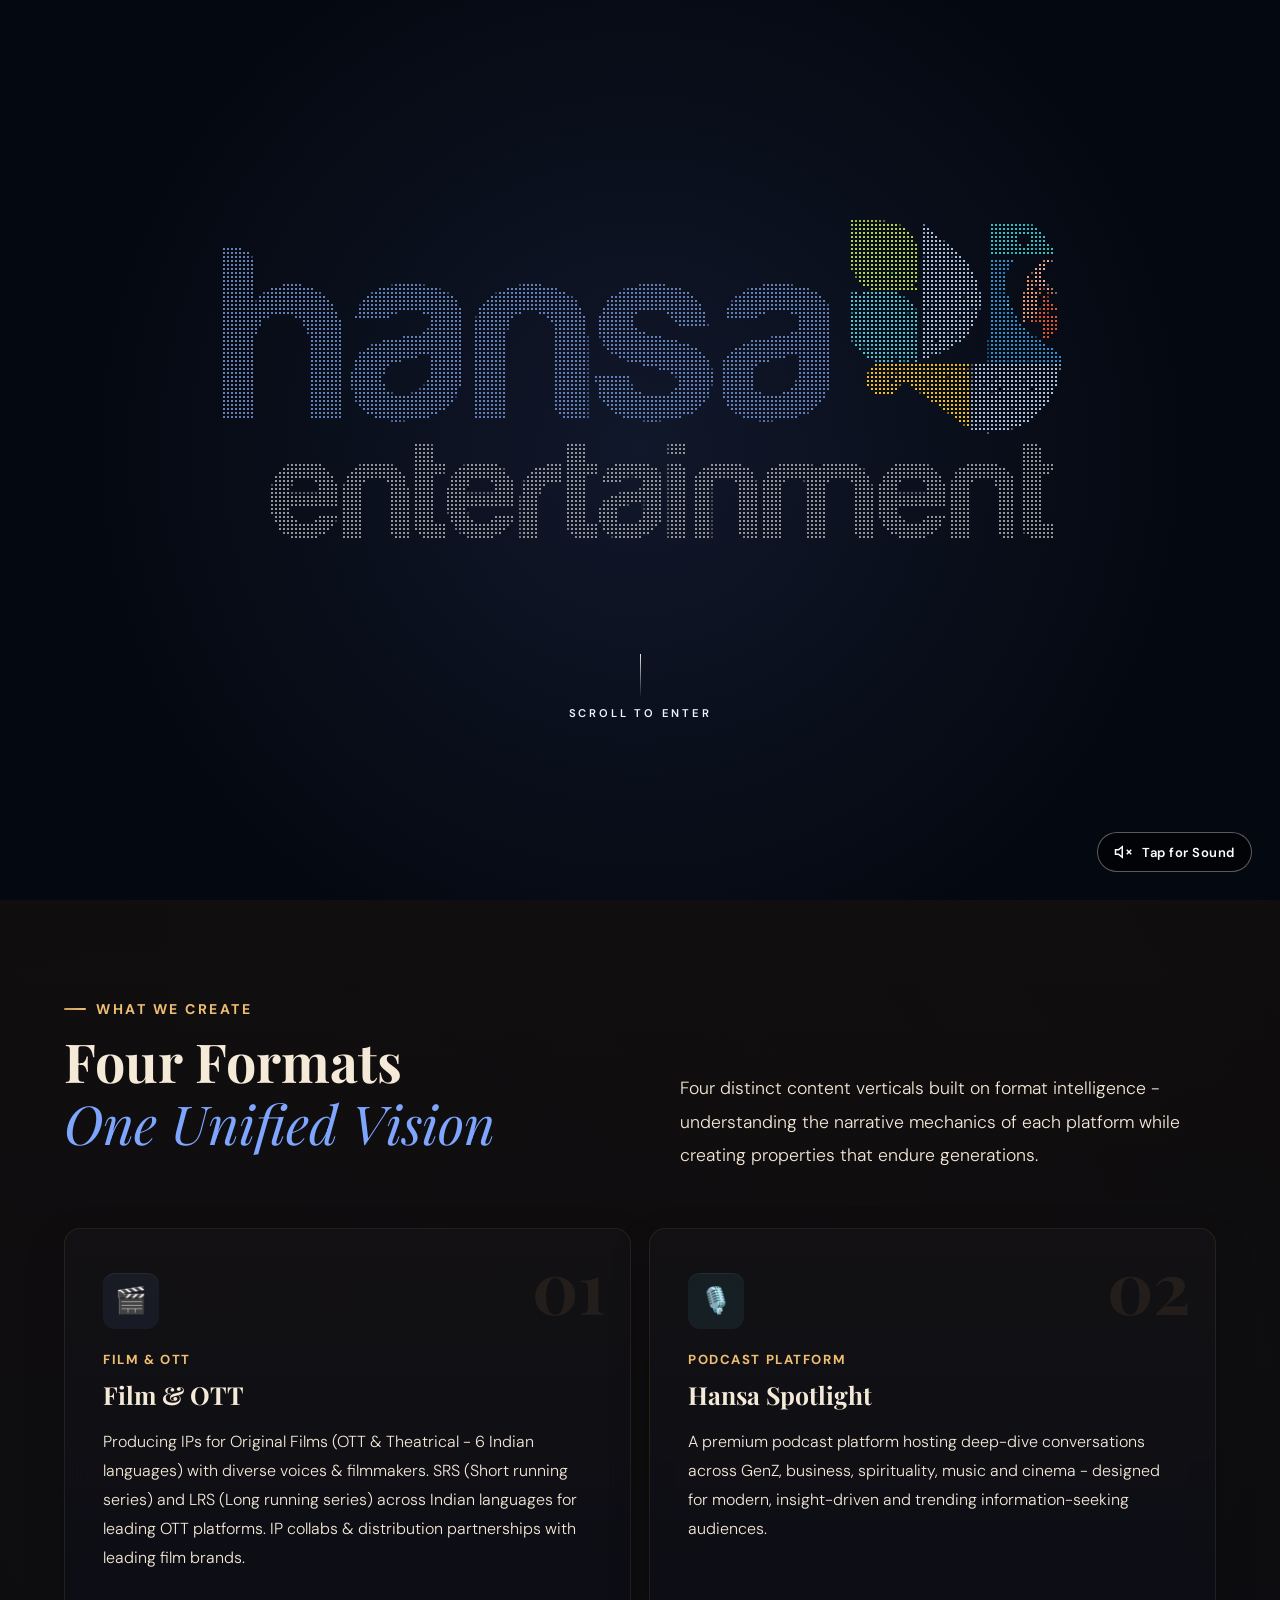
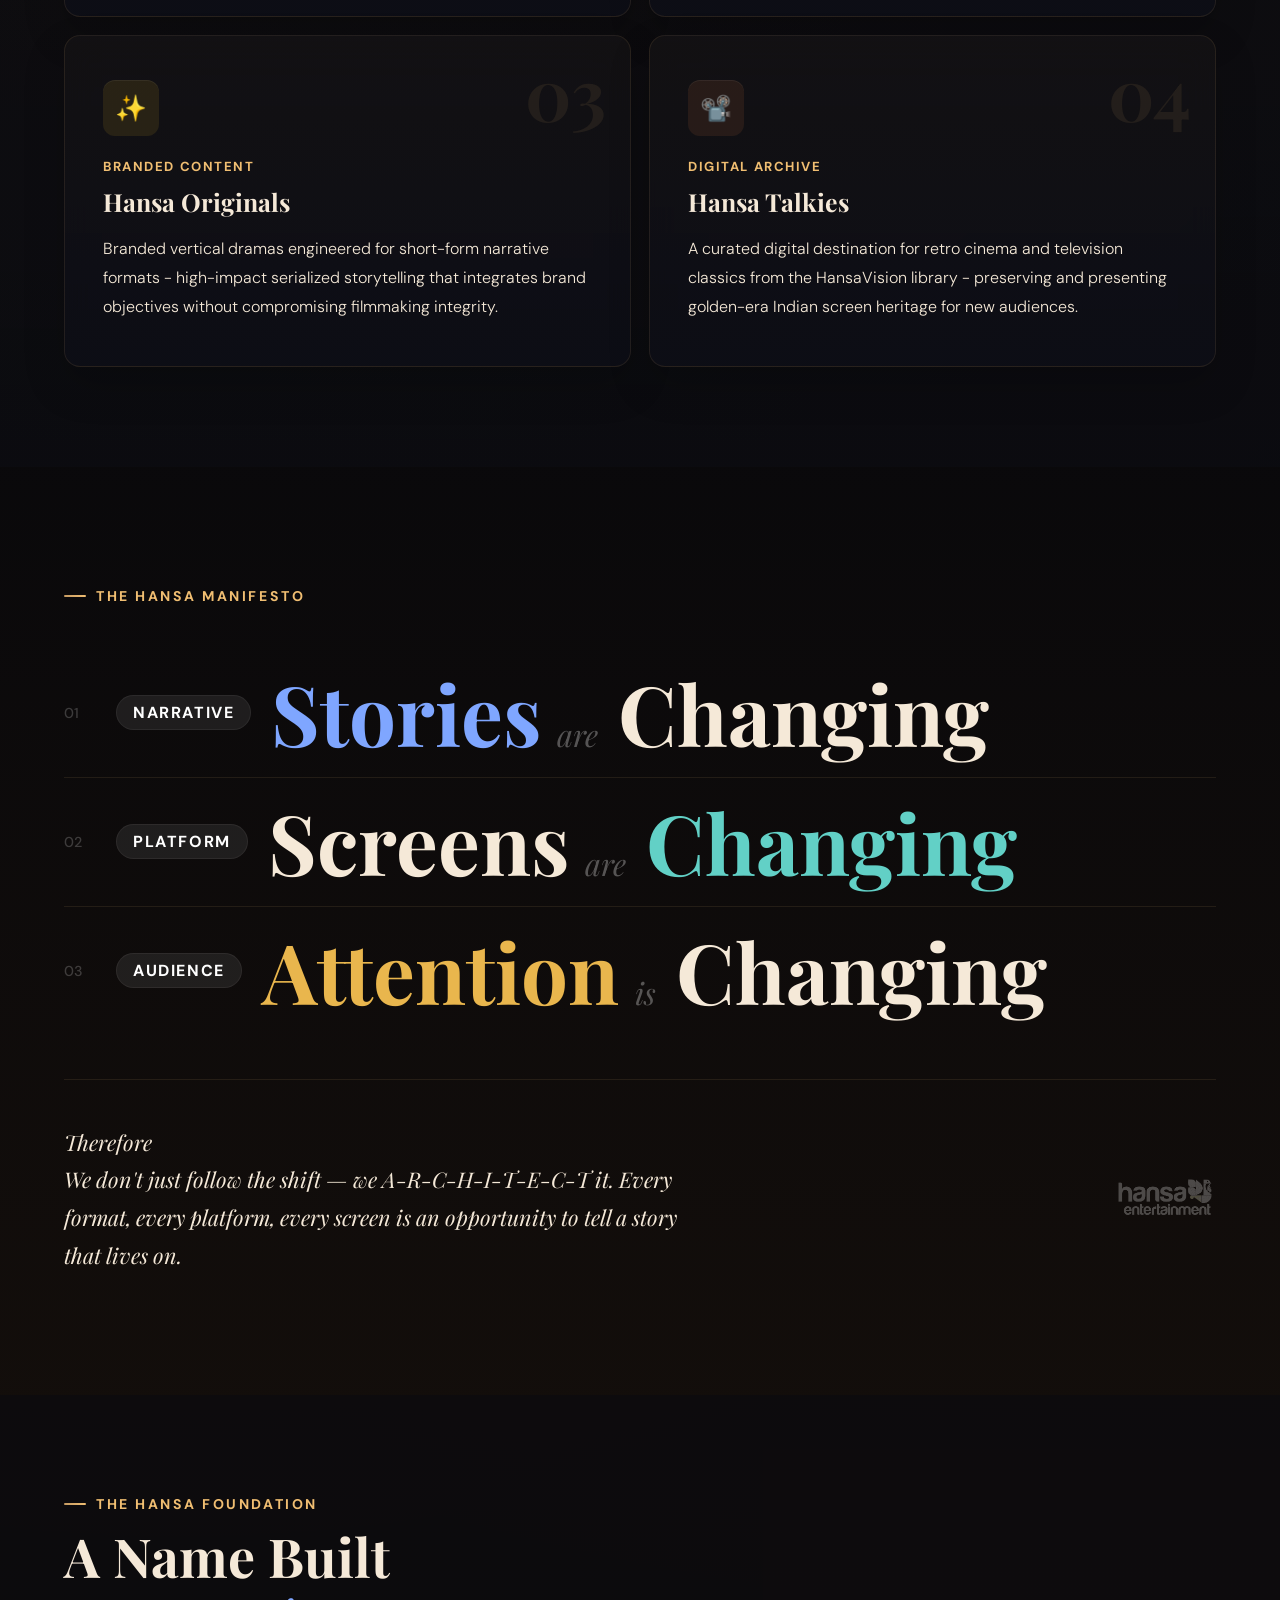
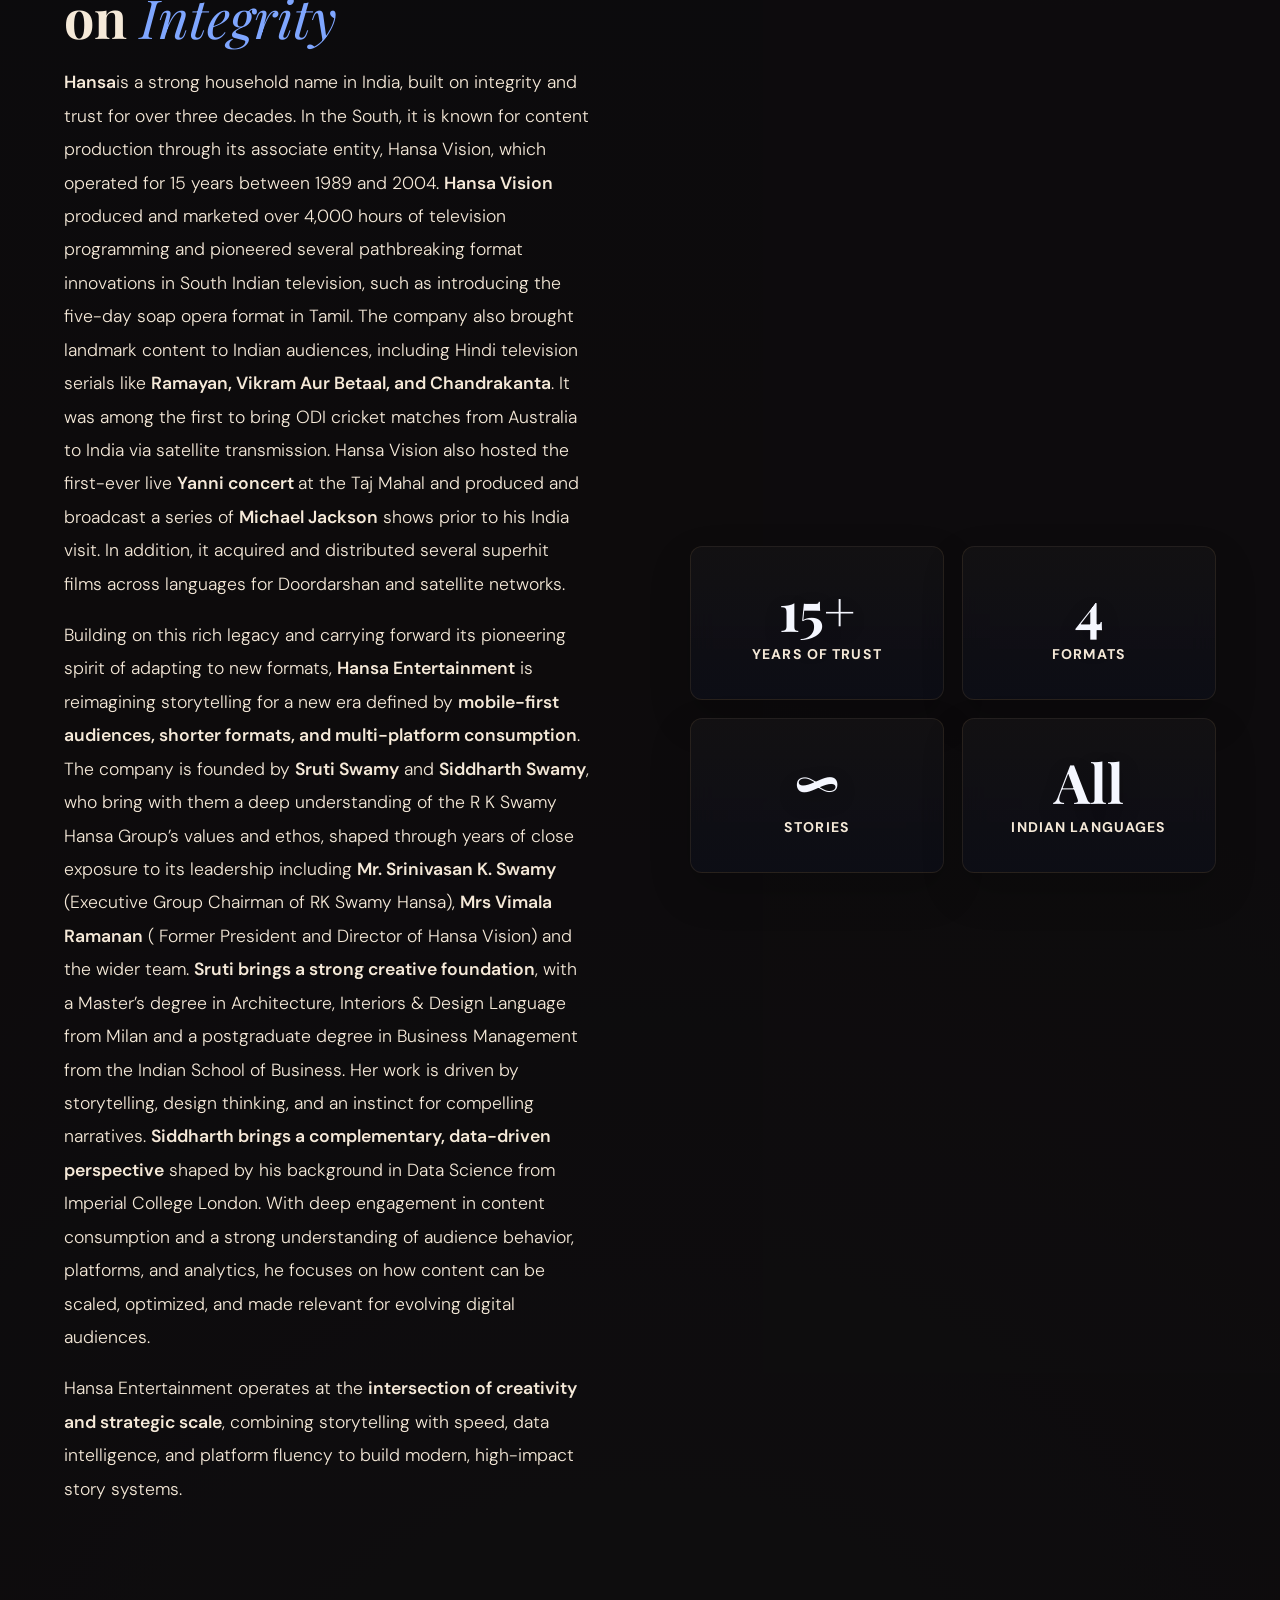
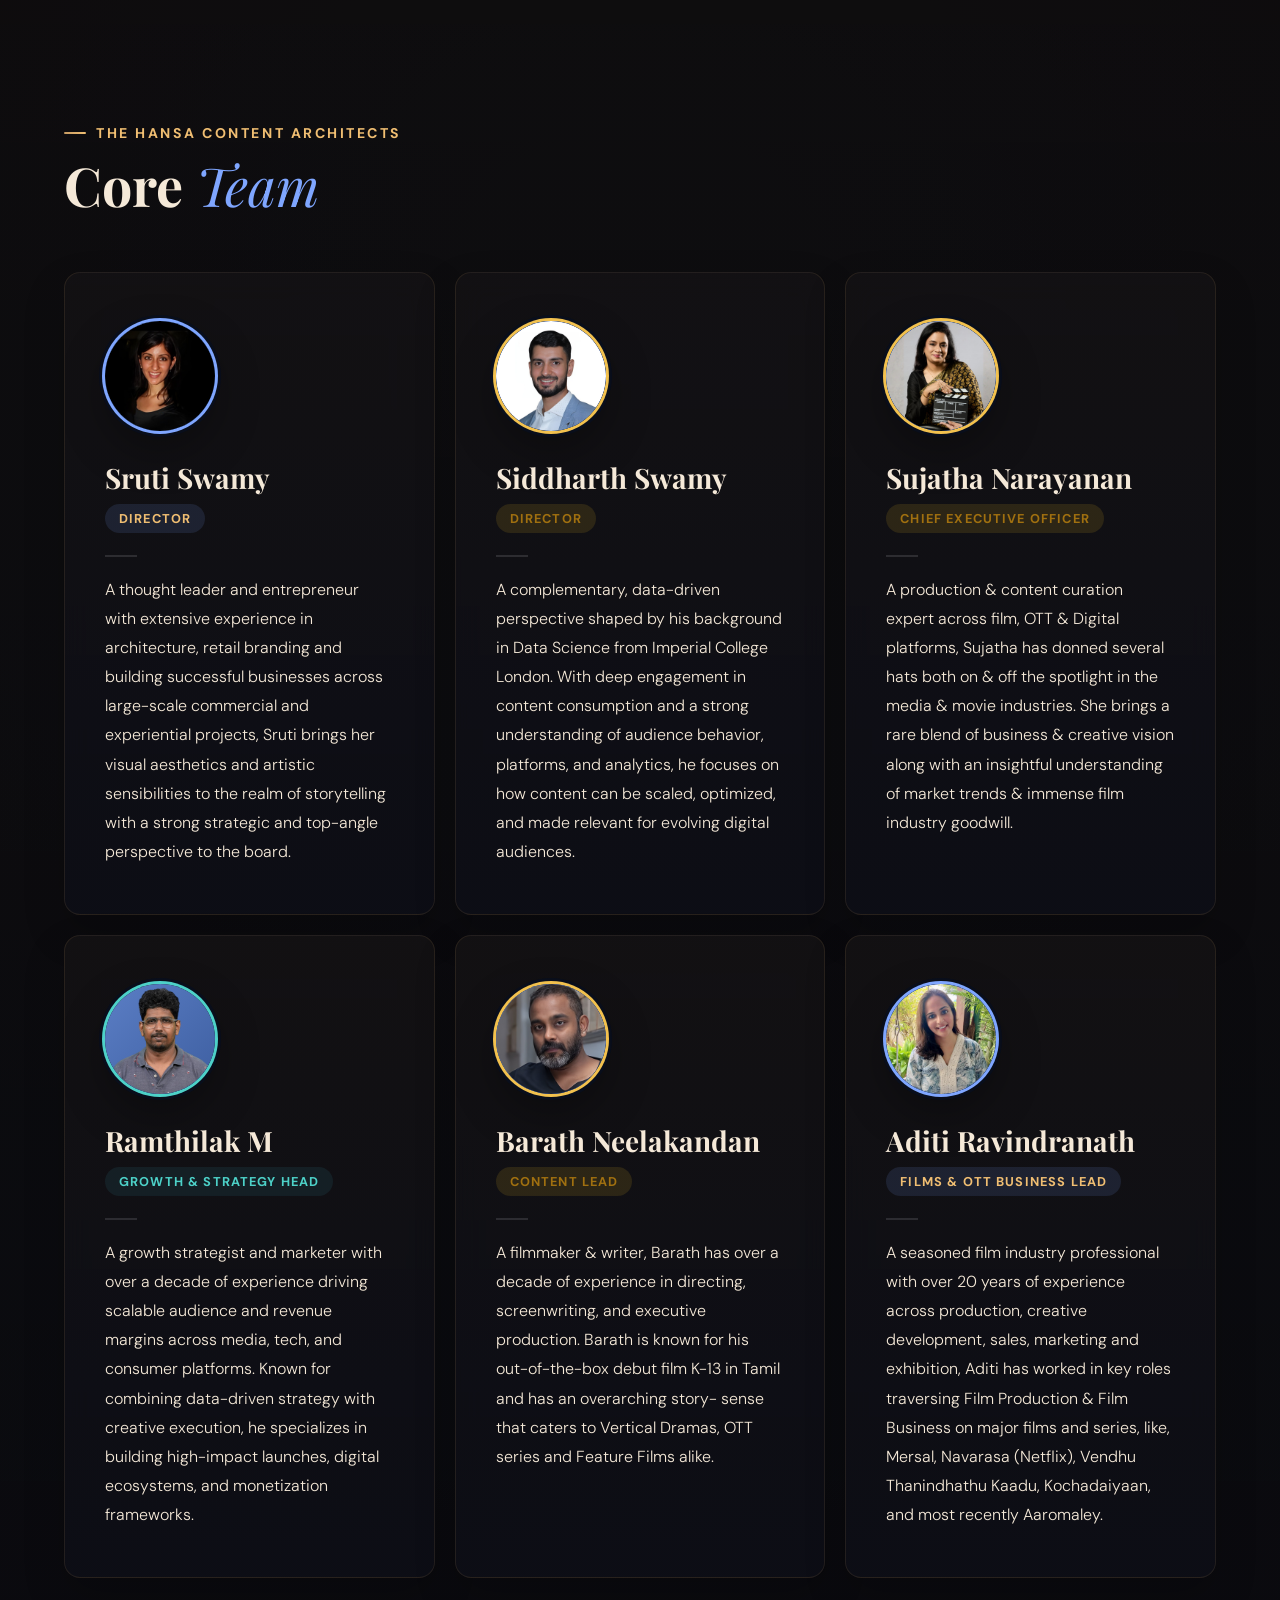
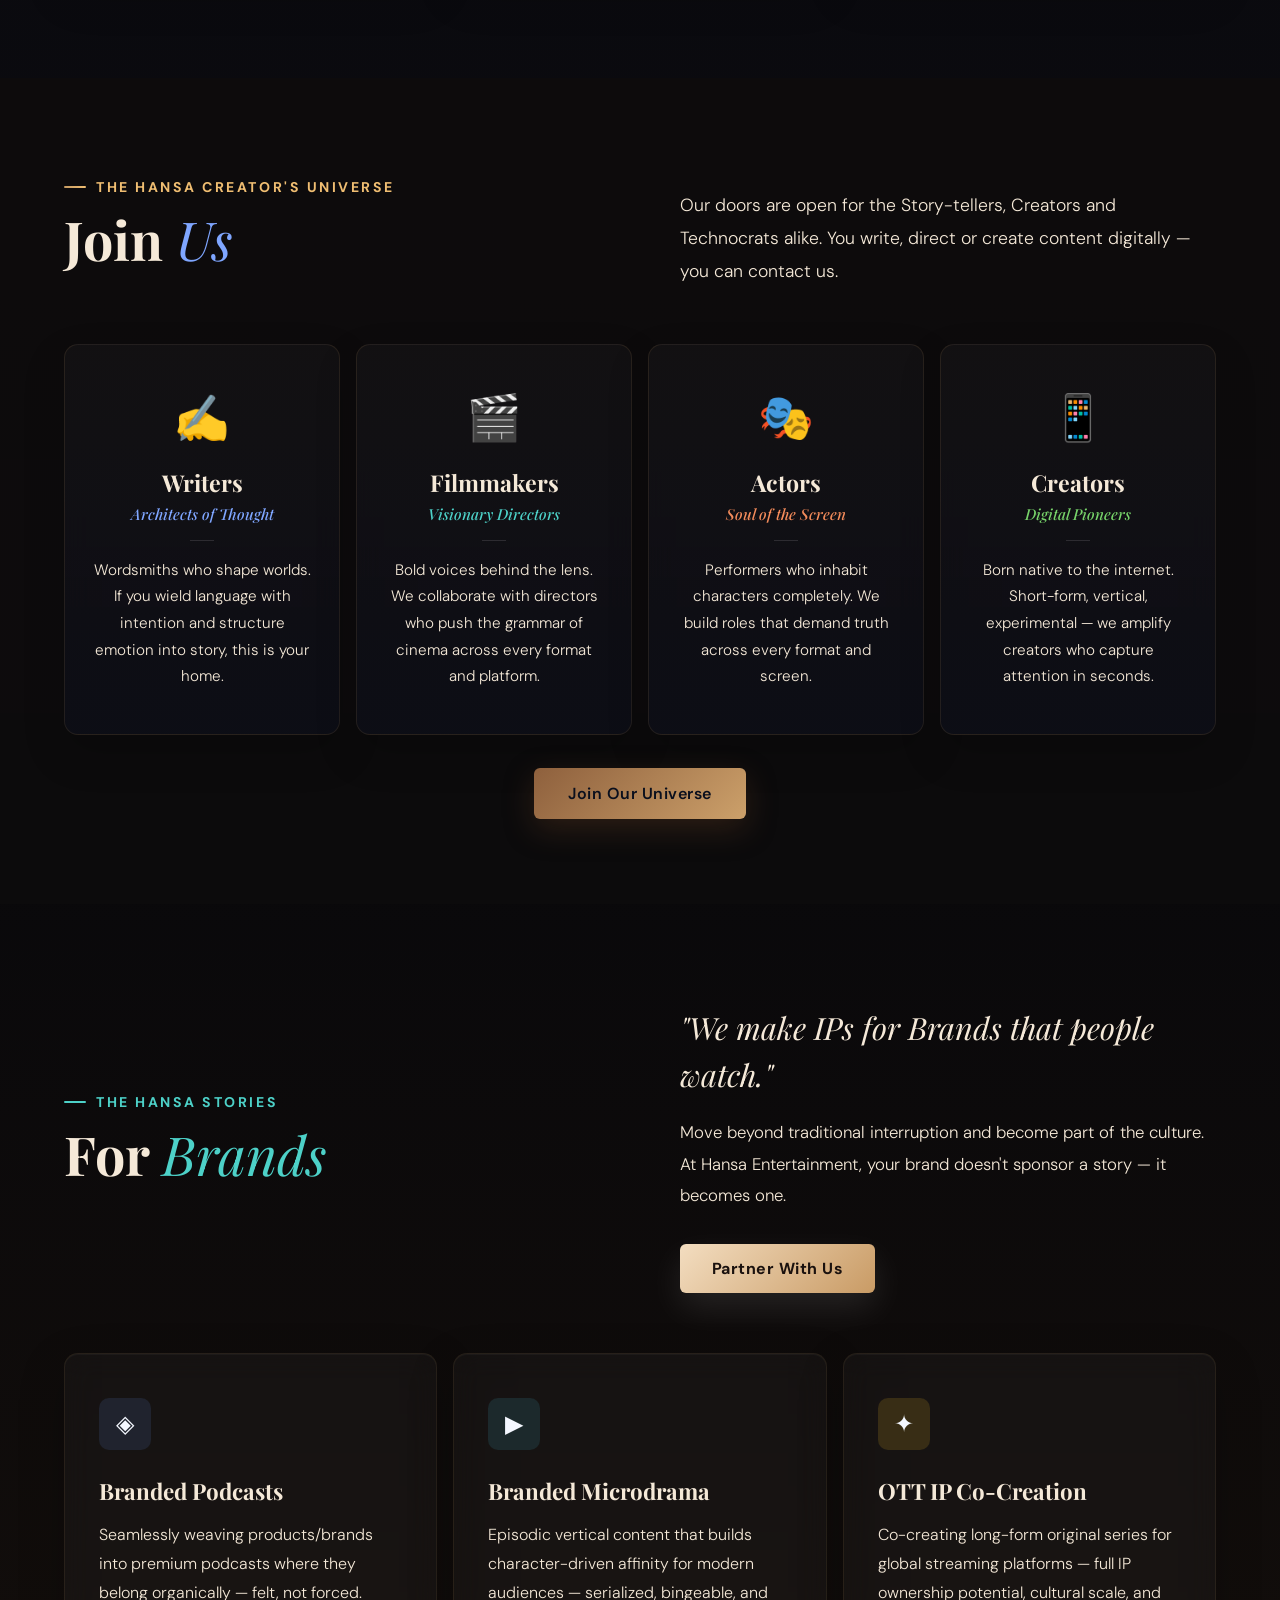
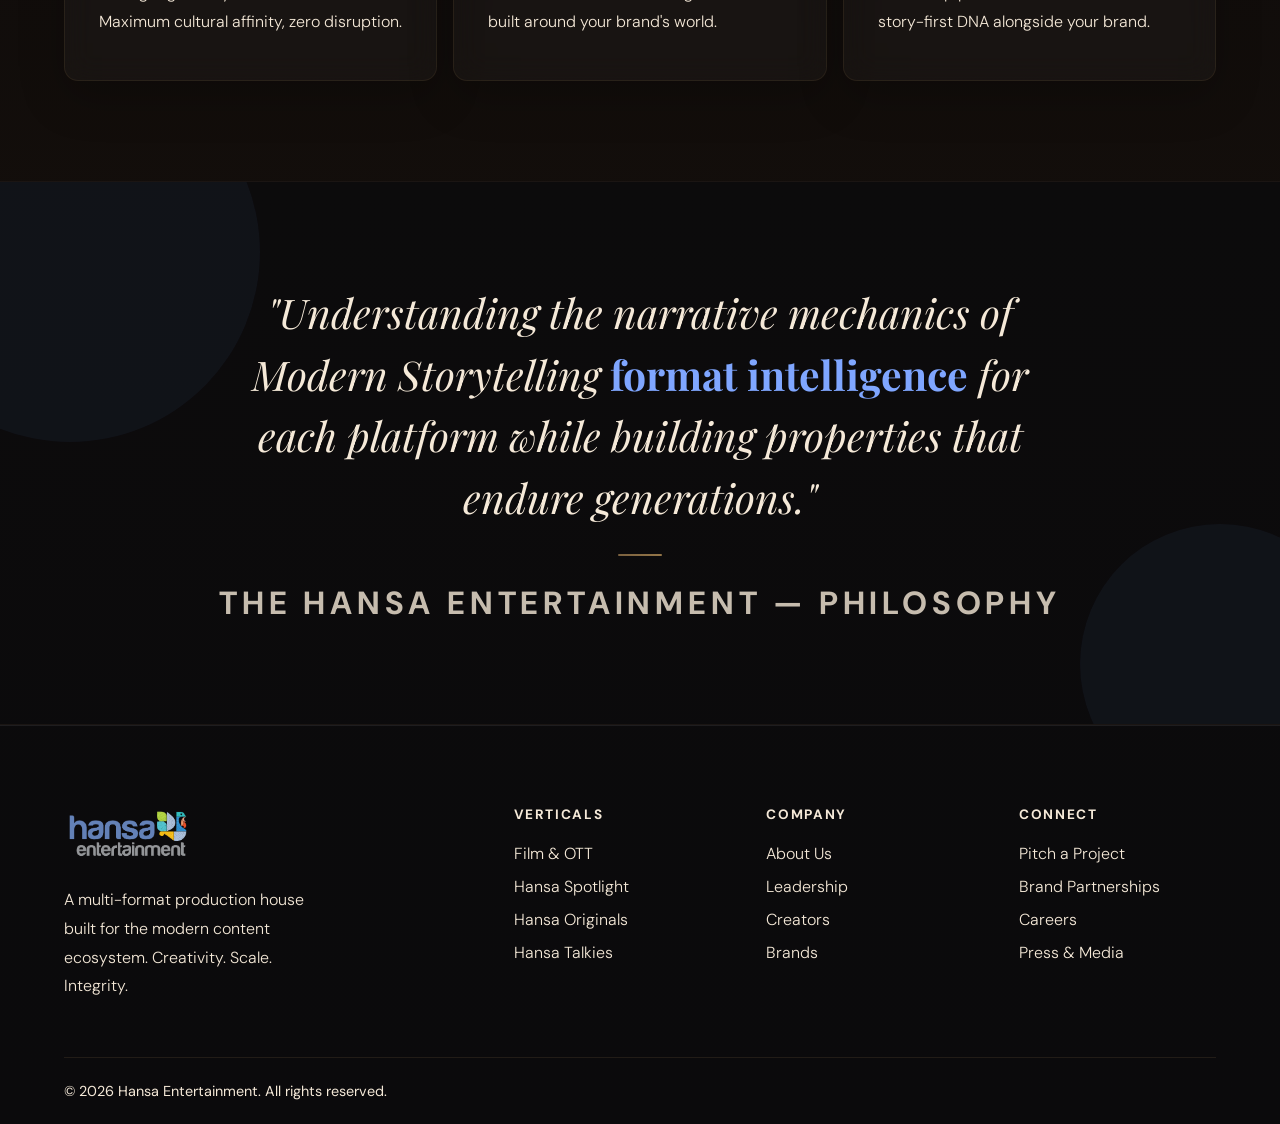
==== commit 29890443: "Update index.html updated" ====
--- a/index.html
+++ b/index.html
@@ -170,12 +170,13 @@
 #navbar {
   display: flex !important;
   align-items: center;
+  justify-content: space-between;
 }
 #navbar .nav-logo {
   margin-right: auto;
 }
 
-/* ── Hamburger button ── */
+/* ── Hamburger: 3 plain bars only ── */
 #nav-hamburger {
   display: none;
   flex-direction: column;
@@ -187,19 +188,20 @@
   background: transparent;
   border: none;
   cursor: pointer;
-  padding: 4px;
+  padding: 6px;
   z-index: 1100;
-  position: relative;
   flex-shrink: 0;
-  margin-left: 16px;
-}
+  margin-left: 12px;
+}
+/* Make sure nothing inside hamburger is visible except the bars */
+#nav-hamburger * { pointer-events: none; }
 #nav-hamburger span {
   display: block;
-  width: 24px;
+  width: 22px;
   height: 2px;
-  background: #fff;
+  background: #ffffff;
   border-radius: 2px;
-  transition: transform 0.3s ease, opacity 0.3s ease, width 0.3s ease;
+  transition: transform 0.3s ease, opacity 0.2s ease, width 0.3s ease;
   transform-origin: center;
 }
 #nav-hamburger.open span:nth-child(1) { transform: translateY(7px) rotate(45deg); }
@@ -211,7 +213,7 @@
   display: none;
   position: fixed;
   inset: 0;
-  background: rgba(0,0,0,0.55);
+  background: rgba(0, 0, 0, 0.6);
   z-index: 1050;
   opacity: 0;
   transition: opacity 0.3s ease;
@@ -221,84 +223,104 @@
   opacity: 1;
 }
 
-/* ── Mobile nav drawer ── */
+/* ── Mobile styles ── */
 @media (max-width: 768px) {
+
+  /* Show hamburger on mobile */
   #nav-hamburger {
-    display: flex;
-  }
-
+    display: flex !important;
+  }
+
+  /* Slide-in drawer from the RIGHT */
   #nav-links {
     display: flex !important;
-    position: fixed;
-    top: 0;
-    right: 0;
-    bottom: 0;
-    width: 78vw;
-    max-width: 300px;
-    height: 100dvh;
-    background: rgba(6, 6, 10, 0.98);
-    backdrop-filter: blur(24px);
-    -webkit-backdrop-filter: blur(24px);
-    border-left: 1px solid rgba(255,255,255,0.08);
+    position: fixed !important;
+    top: 0 !important;
+    right: 0 !important;
+    bottom: 0 !important;
+    left: auto !important;
+    width: 75vw !important;
+    max-width: 280px !important;
+    height: 100vh !important;
+    height: 100dvh !important;
+
+    /* Dark background */
+    background: #0d0d12 !important;
+    border-left: 1px solid rgba(255, 255, 255, 0.08) !important;
+    box-shadow: -12px 0 48px rgba(0, 0, 0, 0.7) !important;
+
     flex-direction: column !important;
-    align-items: flex-start !important;
+    align-items: stretch !important;
     justify-content: center !important;
     gap: 0 !important;
-    padding: 80px 32px 48px !important;
-    transform: translateX(105%);
-    transition: transform 0.4s cubic-bezier(0.16, 1, 0.3, 1);
-    z-index: 1080;
-    list-style: none;
-    margin: 0;
-    box-shadow: -8px 0 40px rgba(0,0,0,0.5);
-  }
-
+    padding: 90px 28px 48px !important;
+    margin: 0 !important;
+    list-style: none !important;
+
+    /* Hidden off-screen to the right */
+    transform: translateX(100%) !important;
+    transition: transform 0.4s cubic-bezier(0.16, 1, 0.3, 1) !important;
+    z-index: 1080 !important;
+    overflow-y: auto;
+  }
+
+  /* Visible when open */
   #nav-links.open {
     transform: translateX(0) !important;
   }
 
+  /* Each list item */
   #nav-links li {
-    width: 100%;
-    border-bottom: 1px solid rgba(255,255,255,0.07);
+    display: block !important;
+    width: 100% !important;
+    border-bottom: 1px solid rgba(255, 255, 255, 0.07) !important;
+    padding: 0 !important;
+    margin: 0 !important;
   }
 
   #nav-links li:last-child {
-    border-bottom: none;
-    margin-top: 28px;
-  }
-
-  #nav-links a {
+    border-bottom: none !important;
+    margin-top: 32px !important;
+  }
+
+  /* All links: white, readable */
+  #nav-links li a {
     display: block !important;
-    padding: 15px 0 !important;
-    font-size: 1.1rem !important;
-    font-weight: 500 !important;
-    color: rgba(255,255,255,0.85) !important;
+    padding: 16px 4px !important;
+    font-size: 1rem !important;
+    font-weight: 400 !important;
+    color: rgba(255, 255, 255, 0.75) !important;
     text-decoration: none !important;
-    letter-spacing: 0.04em;
-    transition: color 0.2s, padding-left 0.2s;
-  }
-
-  #nav-links a:hover,
-  #nav-links a:active {
-    color: #fff !important;
-    padding-left: 8px !important;
-  }
-
+    letter-spacing: 0.06em !important;
+    text-transform: uppercase !important;
+    font-family: inherit !important;
+    transition: color 0.2s ease, padding-left 0.2s ease !important;
+    background: transparent !important;
+  }
+
+  #nav-links li a:hover {
+    color: #ffffff !important;
+    padding-left: 10px !important;
+  }
+
+  /* Connect CTA button */
   #nav-links li:last-child a.nav-cta {
     display: block !important;
-    padding: 13px 0 !important;
-    background: var(--blue, #3D69C5);
-    border-radius: 8px;
+    padding: 14px 0 !important;
+    background: #3D69C5 !important;
+    border-radius: 8px !important;
+    color: #ffffff !important;
+    font-weight: 600 !important;
+    text-align: center !important;
+    text-transform: uppercase !important;
+    letter-spacing: 0.08em !important;
+    font-size: 0.9rem !important;
+  }
+
+  #nav-links li:last-child a.nav-cta:hover {
+    background: #4e7cd6 !important;
+    padding-left: 0 !important;
     color: #fff !important;
-    font-weight: 700 !important;
-    text-align: center;
-    letter-spacing: 0.05em;
-    width: 100%;
-  }
-
-  #nav-links li:last-child a.nav-cta:hover {
-    padding-left: 0 !important;
-    background: #5580d4;
   }
 }
 </style>
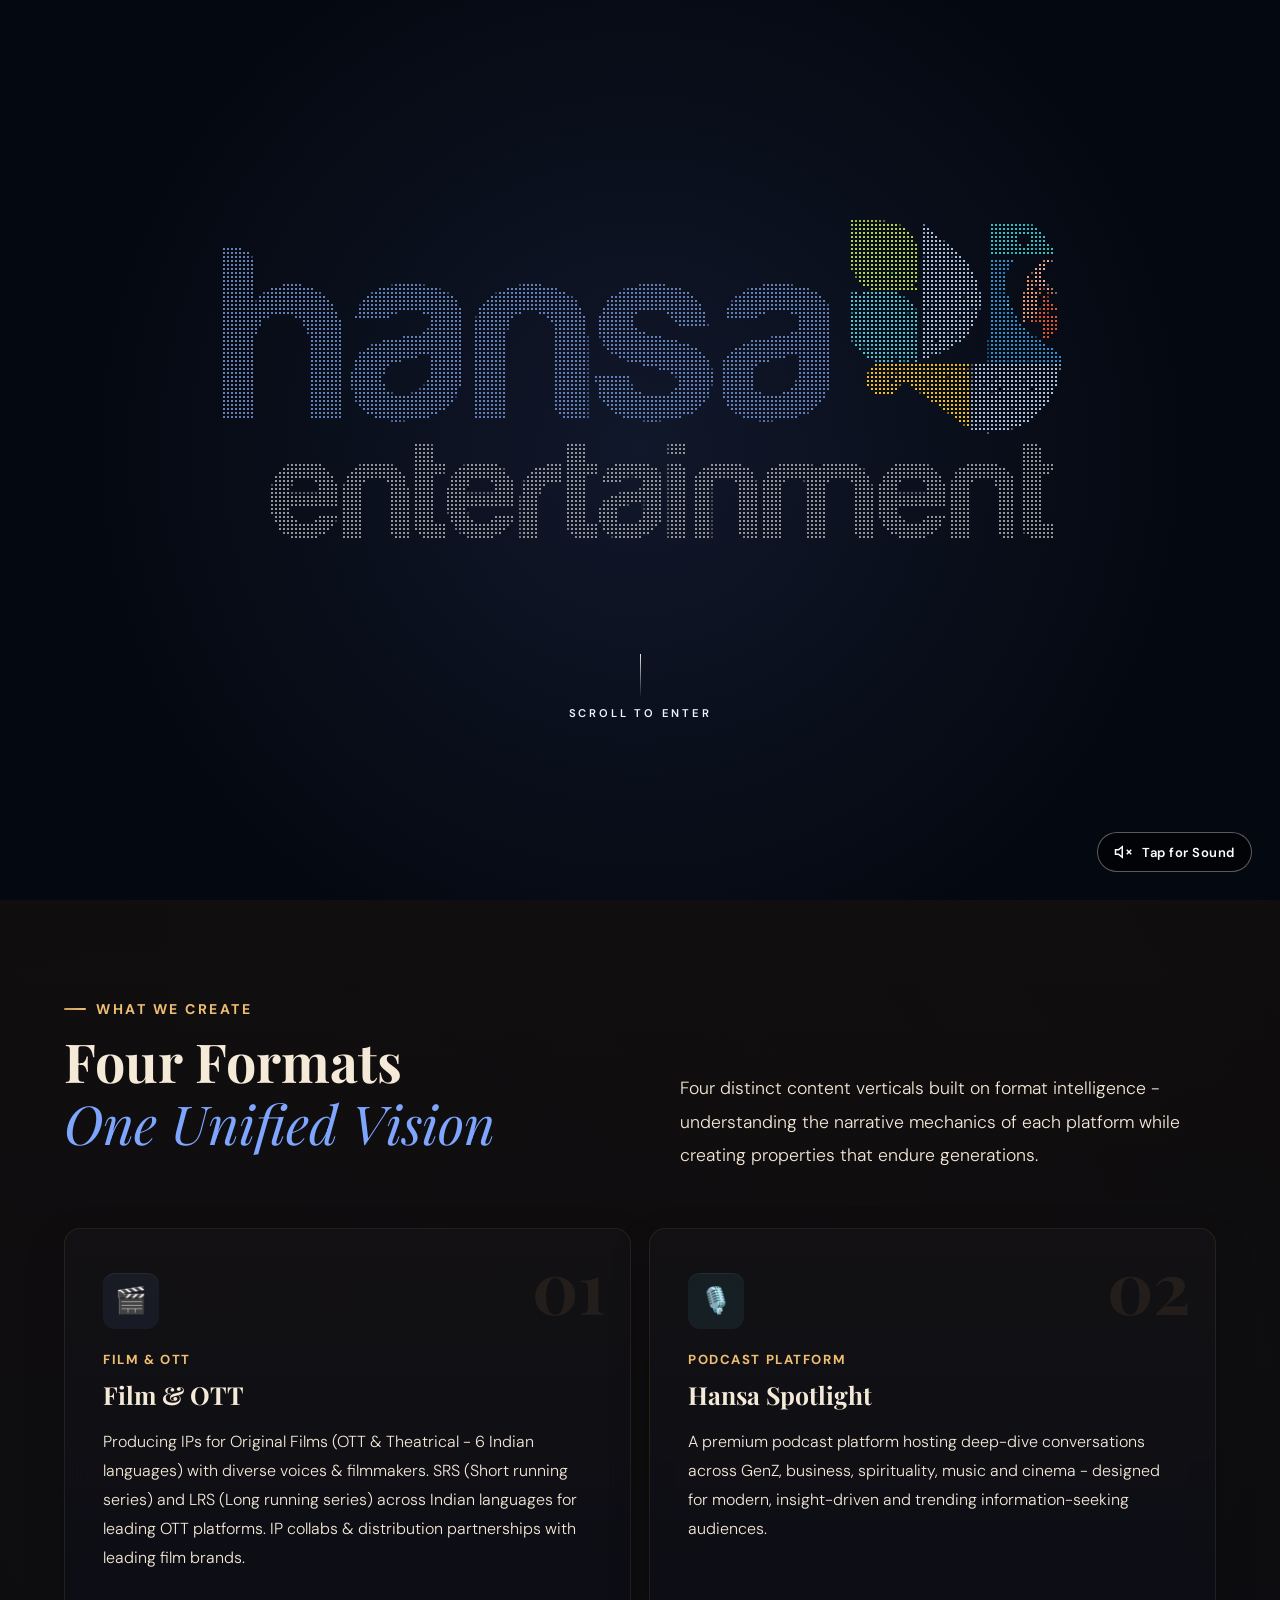
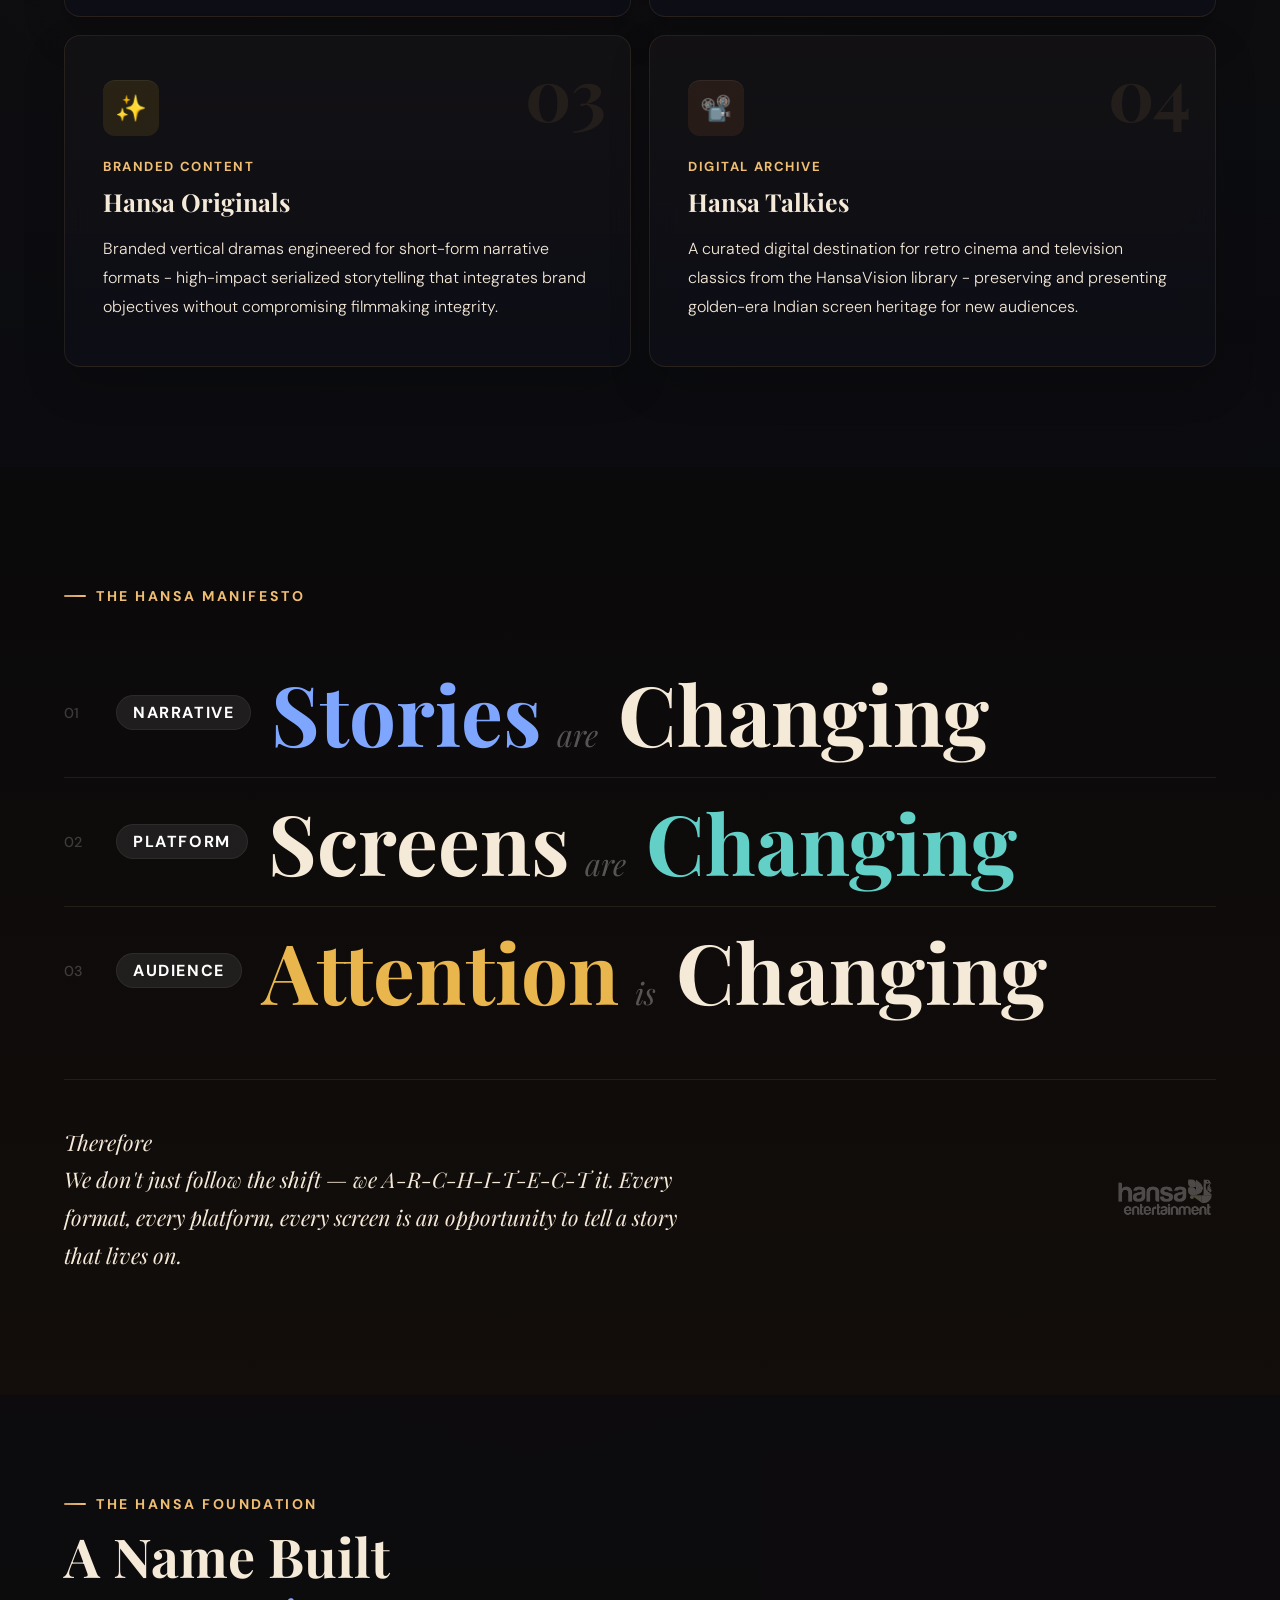
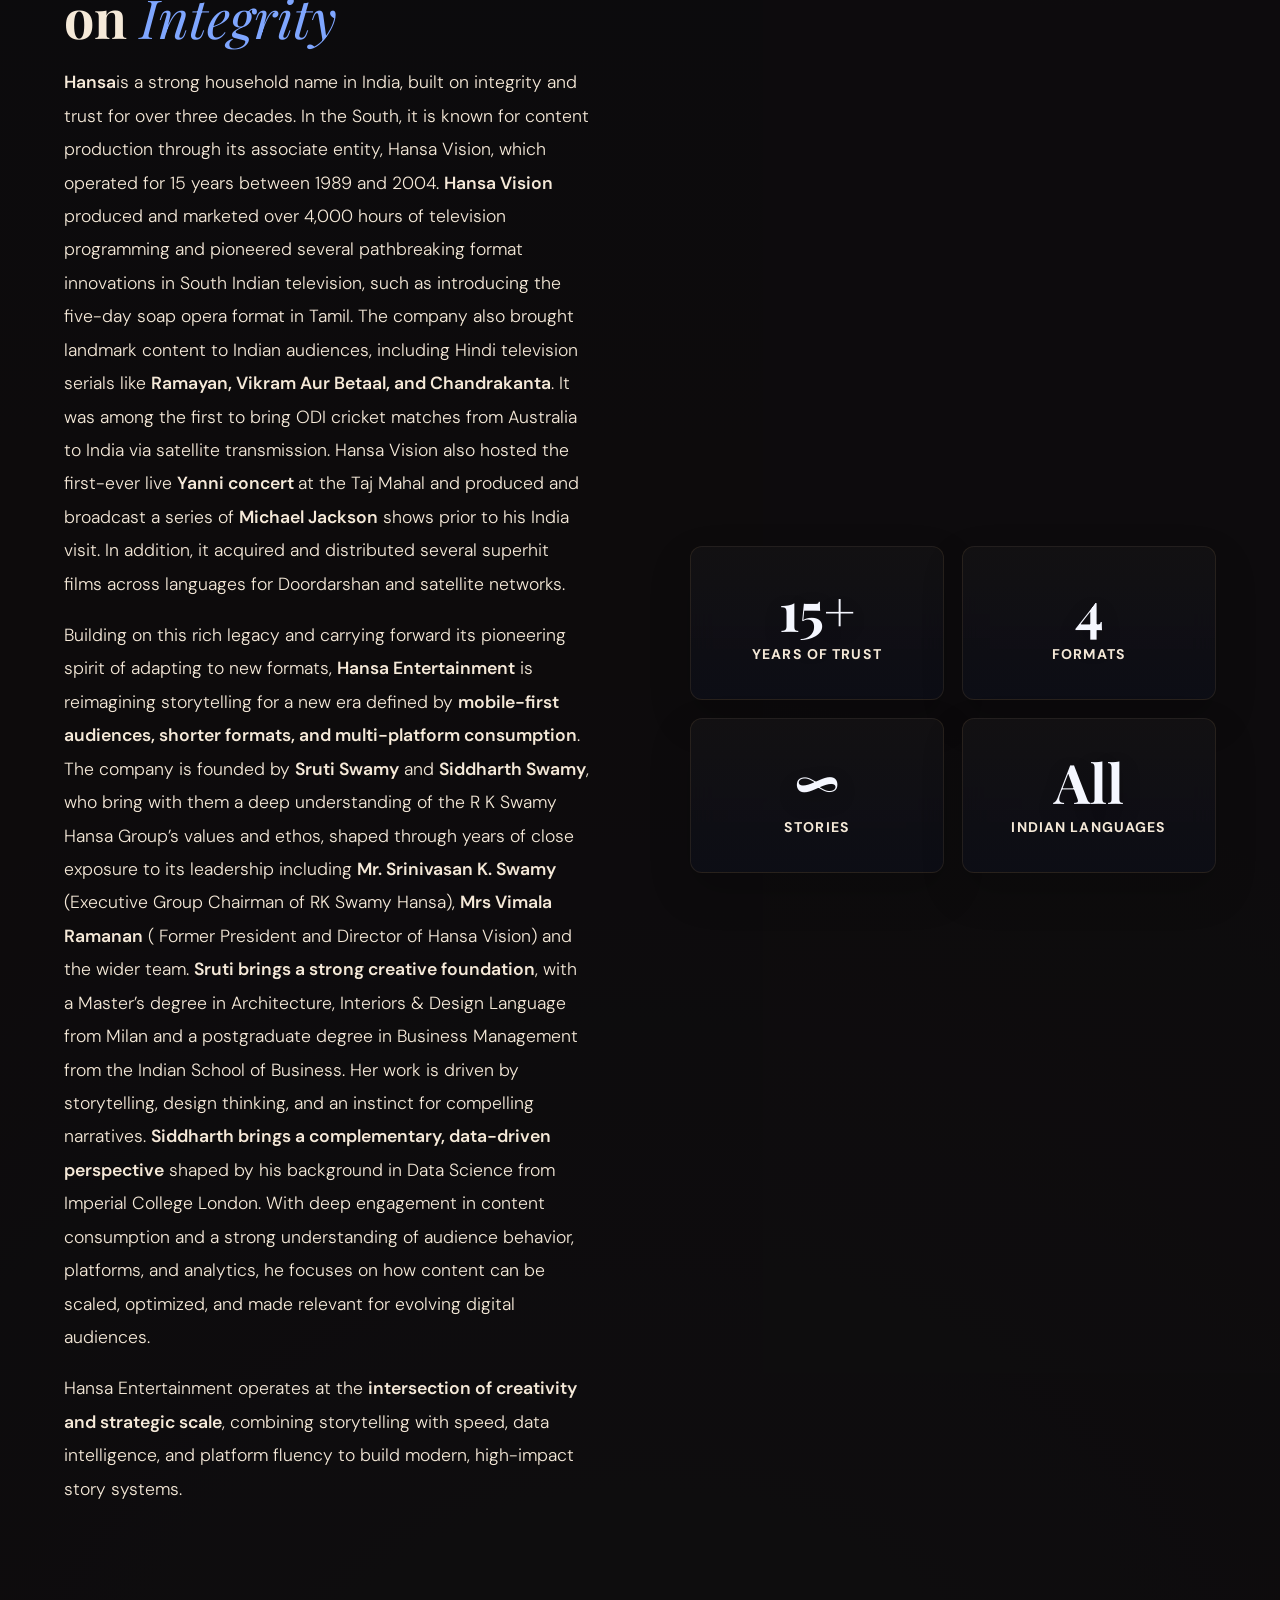
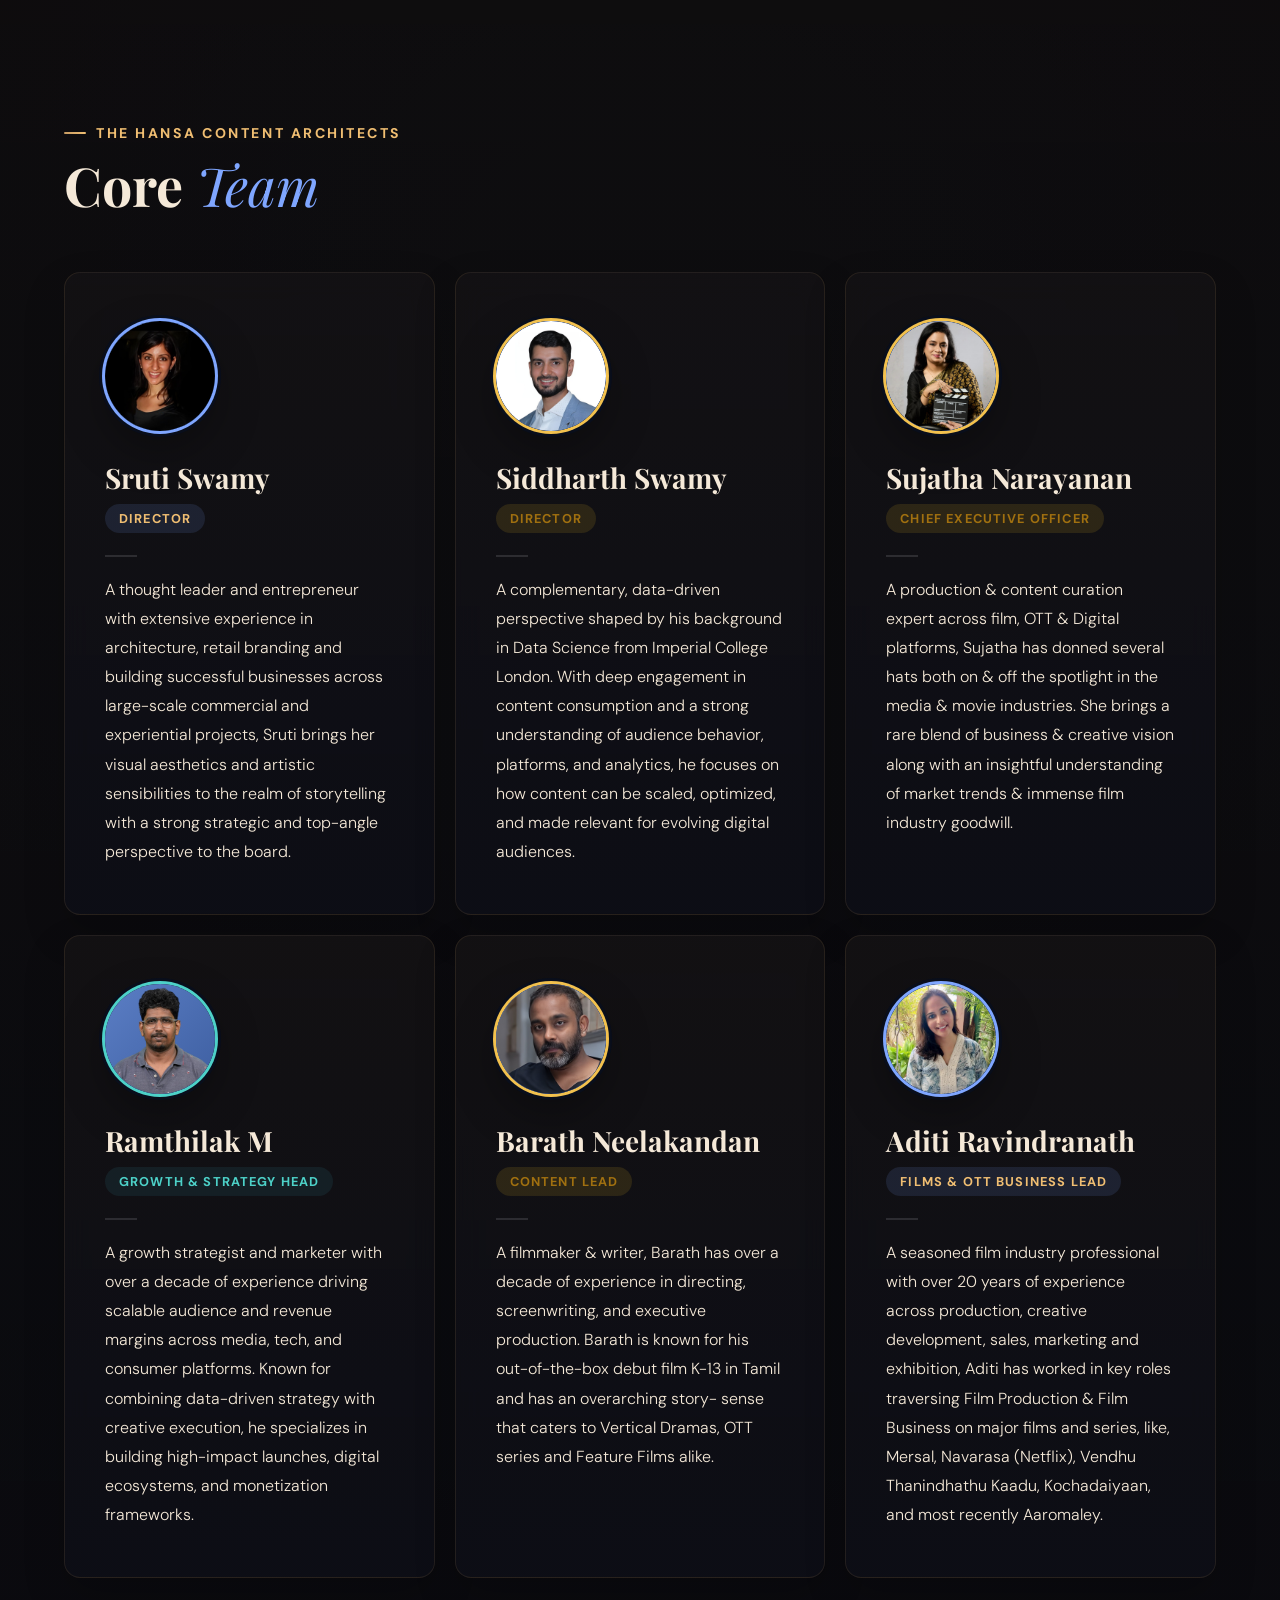
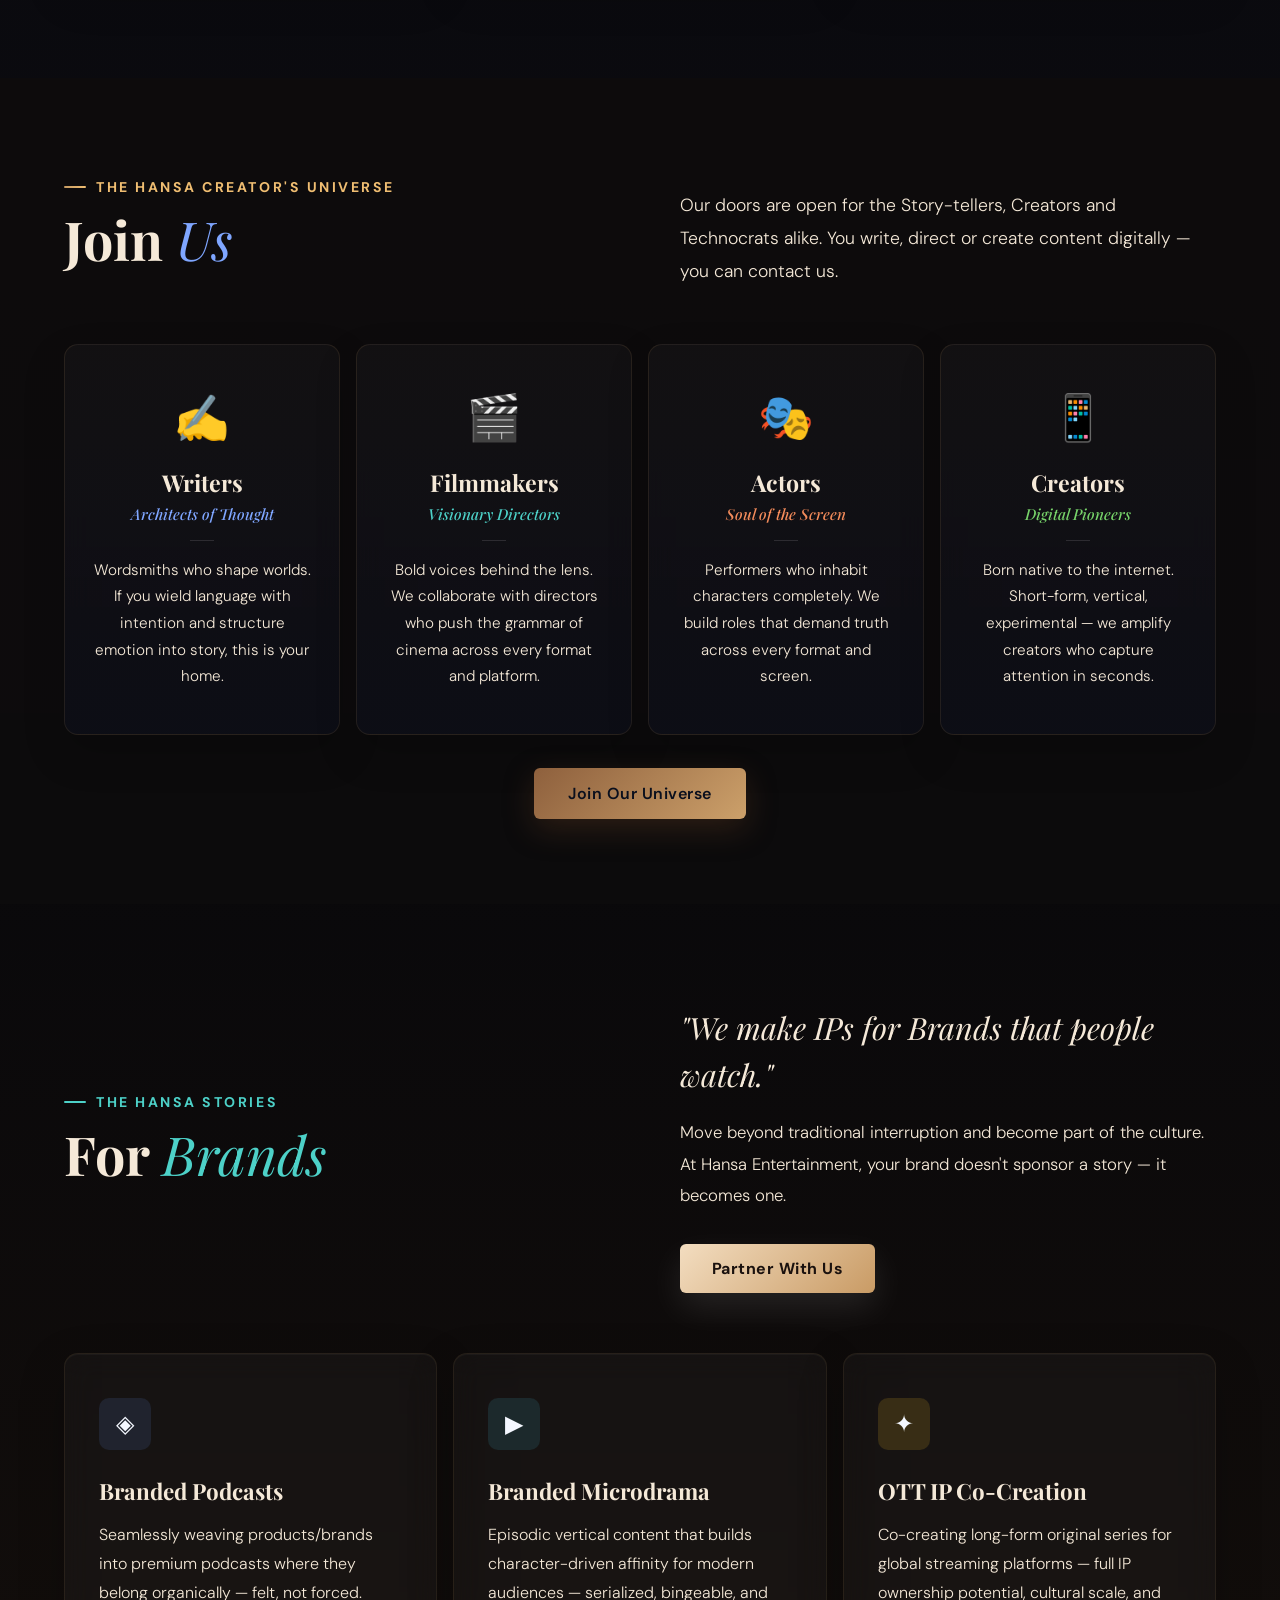
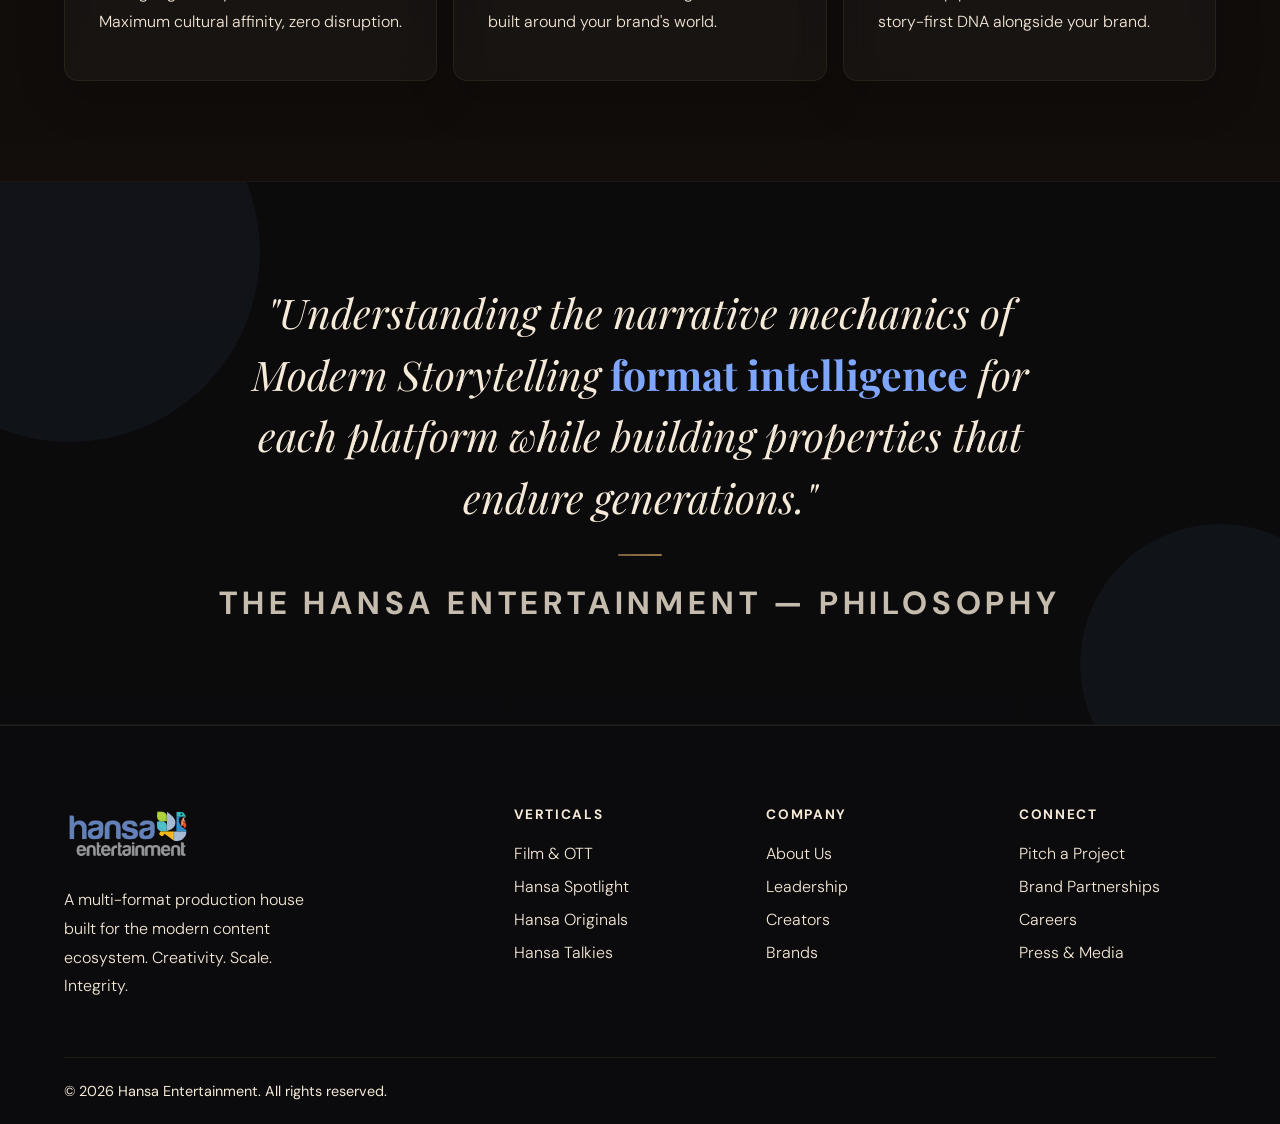
==== commit 132f6e35: "Update index.html updated menu" ====
--- a/index.html
+++ b/index.html
@@ -142,9 +142,18 @@
 
 <!-- NAV -->
 <nav id="navbar">
-  <a href="index.html" class="nav-logo"><img src="./logo.png" alt="Hansa Entertainment"></a>
+  <a href="index.html" class="nav-logo">
+    <img src="./logo.png" alt="Hansa Entertainment">
+  </a>
+
+  <button class="nav-toggle" id="navToggle" aria-label="Open menu" aria-expanded="false" aria-controls="mobileMenu">
+    <span></span>
+    <span></span>
+    <span></span>
+  </button>
+
   <ul class="nav-links">
-  <li><a href="index.html">Home</a></li>
+    <li><a href="index.html">Home</a></li>
     <li><a href="#ecosystem">Stories</a></li>
     <li><a href="#legacy">About Us</a></li>
     <li><a href="#team">Team</a></li>
@@ -152,218 +161,17 @@
     <li><a href="#brands">Brands</a></li>
     <li><a href="connect.html" class="nav-cta">Connect</a></li>
   </ul>
+
+  <div class="mobile-menu" id="mobileMenu">
+    <a href="index.html">Home</a>
+    <a href="#ecosystem">Stories</a>
+    <a href="#legacy">About Us</a>
+    <a href="#team">Team</a>
+    <a href="#creators">Creators</a>
+    <a href="#brands">Brands</a>
+    <a href="connect.html" class="mobile-menu-cta">Connect</a>
+  </div>
 </nav>
- <!-- Hamburger -->
-  <button id="nav-hamburger" aria-label="Toggle menu" aria-expanded="false">
-    <span><a href="index.html">Home</a></span>
-    <span><a href="#ecosystem">Stories</a></span>
-    <span><a href="#legacy">About Us</a></span>
-     <span><a href="#team">Team</a></span>
-     <span><a href="#creators">Creators</a></span>
-     <span><a href="#brands">For Brands</a></span>
-     <span><a href="connect.html" class="nav-cta">Connect</a></span>
-  </button>
-</nav>
-
-<style>
-/* ── Navbar layout: logo left, hamburger far right ── */
-#navbar {
-  display: flex !important;
-  align-items: center;
-  justify-content: space-between;
-}
-#navbar .nav-logo {
-  margin-right: auto;
-}
-
-/* ── Hamburger: 3 plain bars only ── */
-#nav-hamburger {
-  display: none;
-  flex-direction: column;
-  justify-content: center;
-  align-items: center;
-  gap: 5px;
-  width: 44px;
-  height: 44px;
-  background: transparent;
-  border: none;
-  cursor: pointer;
-  padding: 6px;
-  z-index: 1100;
-  flex-shrink: 0;
-  margin-left: 12px;
-}
-/* Make sure nothing inside hamburger is visible except the bars */
-#nav-hamburger * { pointer-events: none; }
-#nav-hamburger span {
-  display: block;
-  width: 22px;
-  height: 2px;
-  background: #ffffff;
-  border-radius: 2px;
-  transition: transform 0.3s ease, opacity 0.2s ease, width 0.3s ease;
-  transform-origin: center;
-}
-#nav-hamburger.open span:nth-child(1) { transform: translateY(7px) rotate(45deg); }
-#nav-hamburger.open span:nth-child(2) { opacity: 0; width: 0; }
-#nav-hamburger.open span:nth-child(3) { transform: translateY(-7px) rotate(-45deg); }
-
-/* ── Overlay backdrop ── */
-#nav-overlay {
-  display: none;
-  position: fixed;
-  inset: 0;
-  background: rgba(0, 0, 0, 0.6);
-  z-index: 1050;
-  opacity: 0;
-  transition: opacity 0.3s ease;
-}
-#nav-overlay.open {
-  display: block;
-  opacity: 1;
-}
-
-/* ── Mobile styles ── */
-@media (max-width: 768px) {
-
-  /* Show hamburger on mobile */
-  #nav-hamburger {
-    display: flex !important;
-  }
-
-  /* Slide-in drawer from the RIGHT */
-  #nav-links {
-    display: flex !important;
-    position: fixed !important;
-    top: 0 !important;
-    right: 0 !important;
-    bottom: 0 !important;
-    left: auto !important;
-    width: 75vw !important;
-    max-width: 280px !important;
-    height: 100vh !important;
-    height: 100dvh !important;
-
-    /* Dark background */
-    background: #0d0d12 !important;
-    border-left: 1px solid rgba(255, 255, 255, 0.08) !important;
-    box-shadow: -12px 0 48px rgba(0, 0, 0, 0.7) !important;
-
-    flex-direction: column !important;
-    align-items: stretch !important;
-    justify-content: center !important;
-    gap: 0 !important;
-    padding: 90px 28px 48px !important;
-    margin: 0 !important;
-    list-style: none !important;
-
-    /* Hidden off-screen to the right */
-    transform: translateX(100%) !important;
-    transition: transform 0.4s cubic-bezier(0.16, 1, 0.3, 1) !important;
-    z-index: 1080 !important;
-    overflow-y: auto;
-  }
-
-  /* Visible when open */
-  #nav-links.open {
-    transform: translateX(0) !important;
-  }
-
-  /* Each list item */
-  #nav-links li {
-    display: block !important;
-    width: 100% !important;
-    border-bottom: 1px solid rgba(255, 255, 255, 0.07) !important;
-    padding: 0 !important;
-    margin: 0 !important;
-  }
-
-  #nav-links li:last-child {
-    border-bottom: none !important;
-    margin-top: 32px !important;
-  }
-
-  /* All links: white, readable */
-  #nav-links li a {
-    display: block !important;
-    padding: 16px 4px !important;
-    font-size: 1rem !important;
-    font-weight: 400 !important;
-    color: rgba(255, 255, 255, 0.75) !important;
-    text-decoration: none !important;
-    letter-spacing: 0.06em !important;
-    text-transform: uppercase !important;
-    font-family: inherit !important;
-    transition: color 0.2s ease, padding-left 0.2s ease !important;
-    background: transparent !important;
-  }
-
-  #nav-links li a:hover {
-    color: #ffffff !important;
-    padding-left: 10px !important;
-  }
-
-  /* Connect CTA button */
-  #nav-links li:last-child a.nav-cta {
-    display: block !important;
-    padding: 14px 0 !important;
-    background: #3D69C5 !important;
-    border-radius: 8px !important;
-    color: #ffffff !important;
-    font-weight: 600 !important;
-    text-align: center !important;
-    text-transform: uppercase !important;
-    letter-spacing: 0.08em !important;
-    font-size: 0.9rem !important;
-  }
-
-  #nav-links li:last-child a.nav-cta:hover {
-    background: #4e7cd6 !important;
-    padding-left: 0 !important;
-    color: #fff !important;
-  }
-}
-</style>
-
-<!-- Mobile nav backdrop -->
-<div id="nav-overlay" onclick="closeMenu()"></div>
-
-<script>
-(function () {
-  const hamburger = document.getElementById('nav-hamburger');
-  const navLinks  = document.getElementById('nav-links');
-  const overlay   = document.getElementById('nav-overlay');
-
-  function openMenu() {
-    hamburger.classList.add('open');
-    navLinks.classList.add('open');
-    overlay.classList.add('open');
-    hamburger.setAttribute('aria-expanded', 'true');
-    document.body.style.overflow = 'hidden';
-  }
-
-  window.closeMenu = function () {
-    hamburger.classList.remove('open');
-    navLinks.classList.remove('open');
-    overlay.classList.remove('open');
-    hamburger.setAttribute('aria-expanded', 'false');
-    document.body.style.overflow = '';
-  };
-
-  hamburger.addEventListener('click', function () {
-    if (hamburger.classList.contains('open')) {
-      closeMenu();
-    } else {
-      openMenu();
-    }
-  });
-
-  // Close on Escape key
-  document.addEventListener('keydown', function (e) {
-    if (e.key === 'Escape') closeMenu();
-  });
-})();
-</script>
 
 
 <!-- HERO -->
@@ -397,7 +205,156 @@
     </div>
   </div>
 </section>
-
+<style>
+  /* --- Mobile Nav Toggle --- */
+.nav-toggle {
+  display: none;
+  width: 46px;
+  height: 46px;
+  border: 1px solid rgba(255,255,255,0.16);
+  border-radius: 12px;
+  background: rgba(255,255,255,0.04);
+  backdrop-filter: blur(12px);
+  -webkit-backdrop-filter: blur(12px);
+  align-items: center;
+  justify-content: center;
+  flex-direction: column;
+  gap: 5px;
+  cursor: pointer;
+  transition: all 0.25s ease;
+  padding: 0;
+}
+
+.nav-toggle span {
+  width: 18px;
+  height: 2px;
+  background: #fff;
+  border-radius: 999px;
+  transition: all 0.25s ease;
+}
+
+.nav-toggle:hover {
+  background: rgba(255,255,255,0.08);
+  border-color: rgba(255,255,255,0.28);
+}
+
+.mobile-menu {
+  display: none;
+}
+
+@media (max-width: 768px) {
+  #navbar {
+    position: fixed;
+    top: 16px;
+    left: 16px;
+    right: 16px;
+    width: auto;
+    display: flex;
+    align-items: center;
+    justify-content: space-between;
+    flex-wrap: wrap;
+    z-index: 9999;
+  }
+
+  .nav-links {
+    display: none !important;
+  }
+
+  .nav-toggle {
+    display: inline-flex;
+  }
+
+  .mobile-menu {
+    width: 100%;
+    margin-top: 12px;
+    padding: 14px;
+    border-radius: 18px;
+    background: rgba(10,10,10,0.88);
+    border: 1px solid rgba(255,255,255,0.08);
+    backdrop-filter: blur(18px);
+    -webkit-backdrop-filter: blur(18px);
+    box-shadow: 0 20px 50px rgba(0,0,0,0.35);
+    flex-direction: column;
+    gap: 4px;
+    opacity: 0;
+    transform: translateY(-8px);
+    pointer-events: none;
+    transition: all 0.25s ease;
+  }
+
+  .mobile-menu a {
+    color: #fff;
+    text-decoration: none;
+    font-family: 'DM Sans', sans-serif;
+    font-size: 15px;
+    font-weight: 500;
+    padding: 12px 10px;
+    border-radius: 10px;
+    transition: background 0.2s ease, color 0.2s ease;
+  }
+
+  .mobile-menu a:hover {
+    background: rgba(255,255,255,0.08);
+  }
+
+  .mobile-menu-cta {
+    margin-top: 6px;
+    text-align: center;
+    background: rgba(255,255,255,0.1);
+    border: 1px solid rgba(255,255,255,0.1);
+  }
+
+  #navbar.menu-open .mobile-menu {
+    display: flex;
+    opacity: 1;
+    transform: translateY(0);
+    pointer-events: auto;
+  }
+
+  #navbar.menu-open .nav-toggle span:nth-child(1) {
+    transform: translateY(7px) rotate(45deg);
+  }
+
+  #navbar.menu-open .nav-toggle span:nth-child(2) {
+    opacity: 0;
+  }
+
+  #navbar.menu-open .nav-toggle span:nth-child(3) {
+    transform: translateY(-7px) rotate(-45deg);
+  }
+}
+</style>
+  <script>
+(function () {
+  const navbar = document.getElementById('navbar');
+  const navToggle = document.getElementById('navToggle');
+  const mobileMenu = document.getElementById('mobileMenu');
+
+  if (!navbar || !navToggle || !mobileMenu) return;
+
+  navToggle.addEventListener('click', function () {
+    const isOpen = navbar.classList.toggle('menu-open');
+    navToggle.setAttribute('aria-expanded', isOpen ? 'true' : 'false');
+    navToggle.setAttribute('aria-label', isOpen ? 'Close menu' : 'Open menu');
+  });
+
+  mobileMenu.querySelectorAll('a').forEach(link => {
+    link.addEventListener('click', function () {
+      navbar.classList.remove('menu-open');
+      navToggle.setAttribute('aria-expanded', 'false');
+      navToggle.setAttribute('aria-label', 'Open menu');
+    });
+  });
+
+  document.addEventListener('click', function (e) {
+    if (!navbar.contains(e.target)) {
+      navbar.classList.remove('menu-open');
+      navToggle.setAttribute('aria-expanded', 'false');
+      navToggle.setAttribute('aria-label', 'Open menu');
+    }
+  });
+})();
+</script>
 
 <!-- ECOSYSTEM -->
 <section class="ecosystem" id="ecosystem">
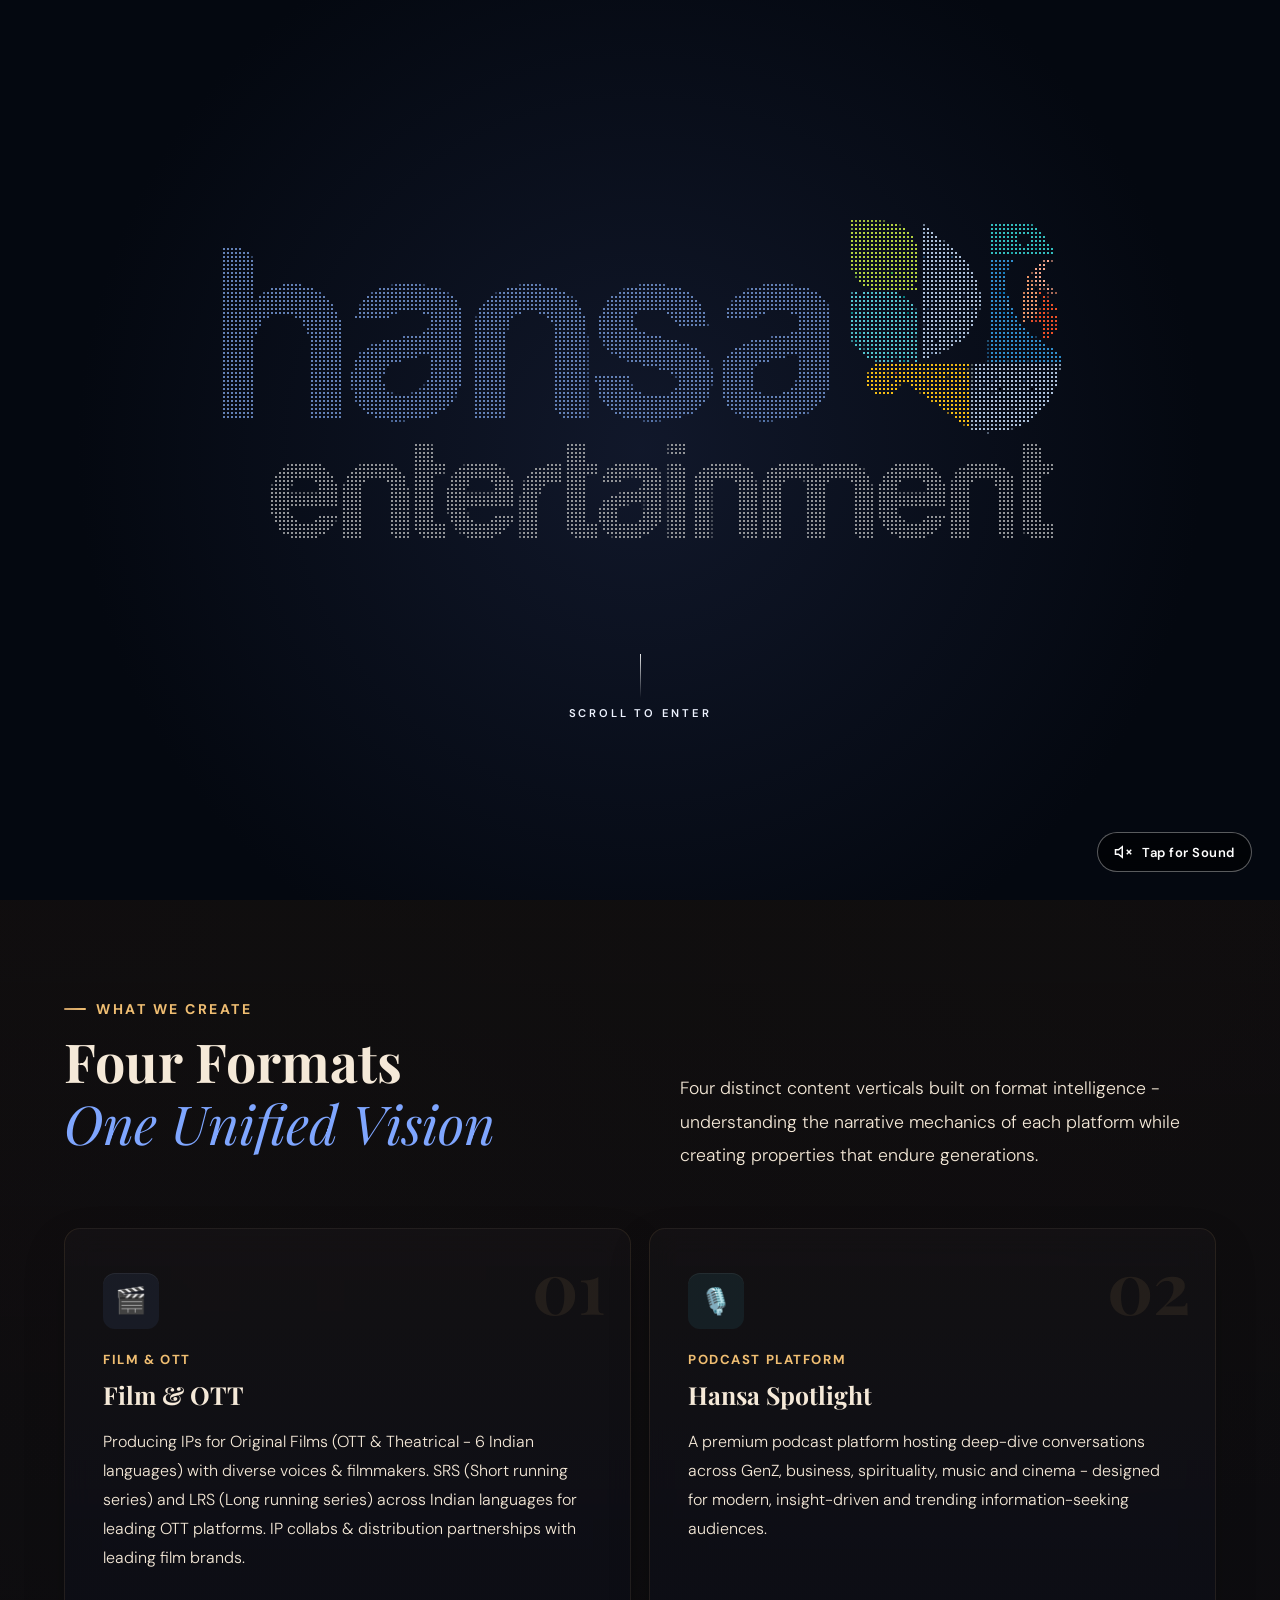
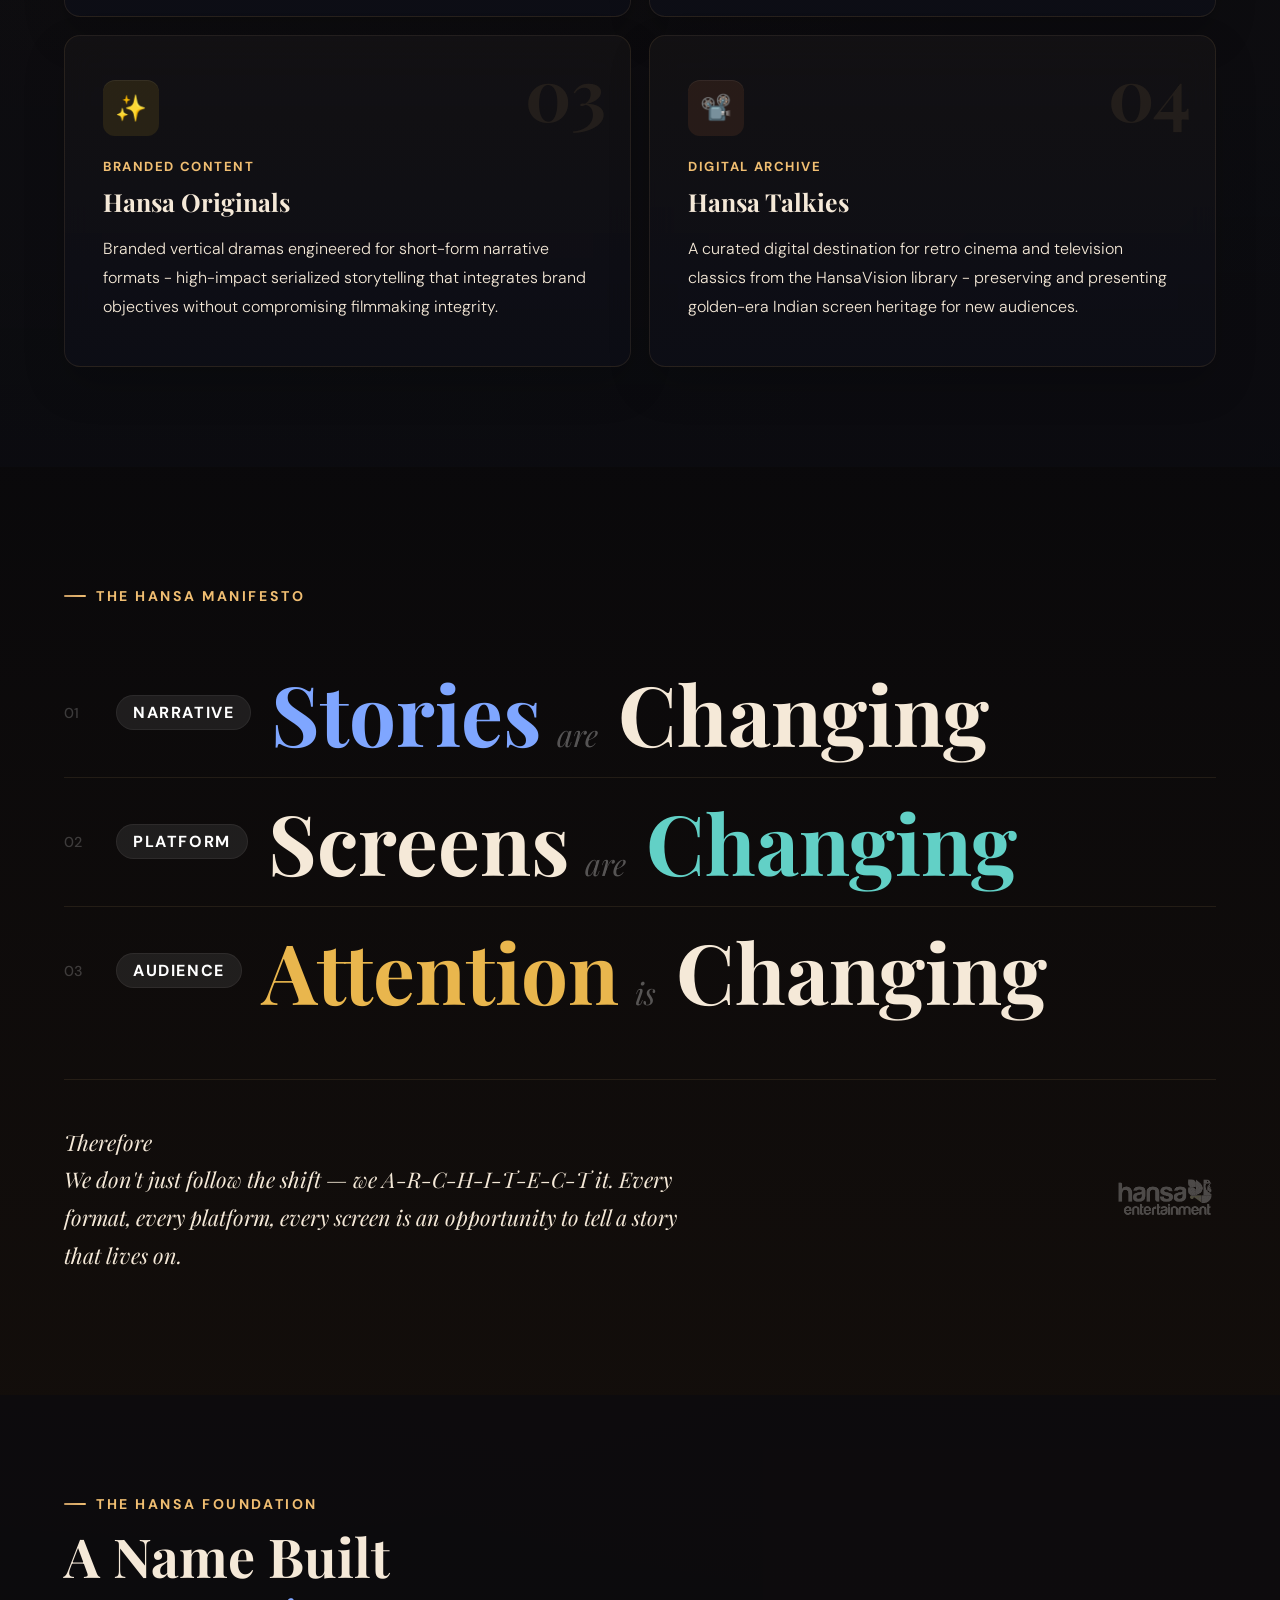
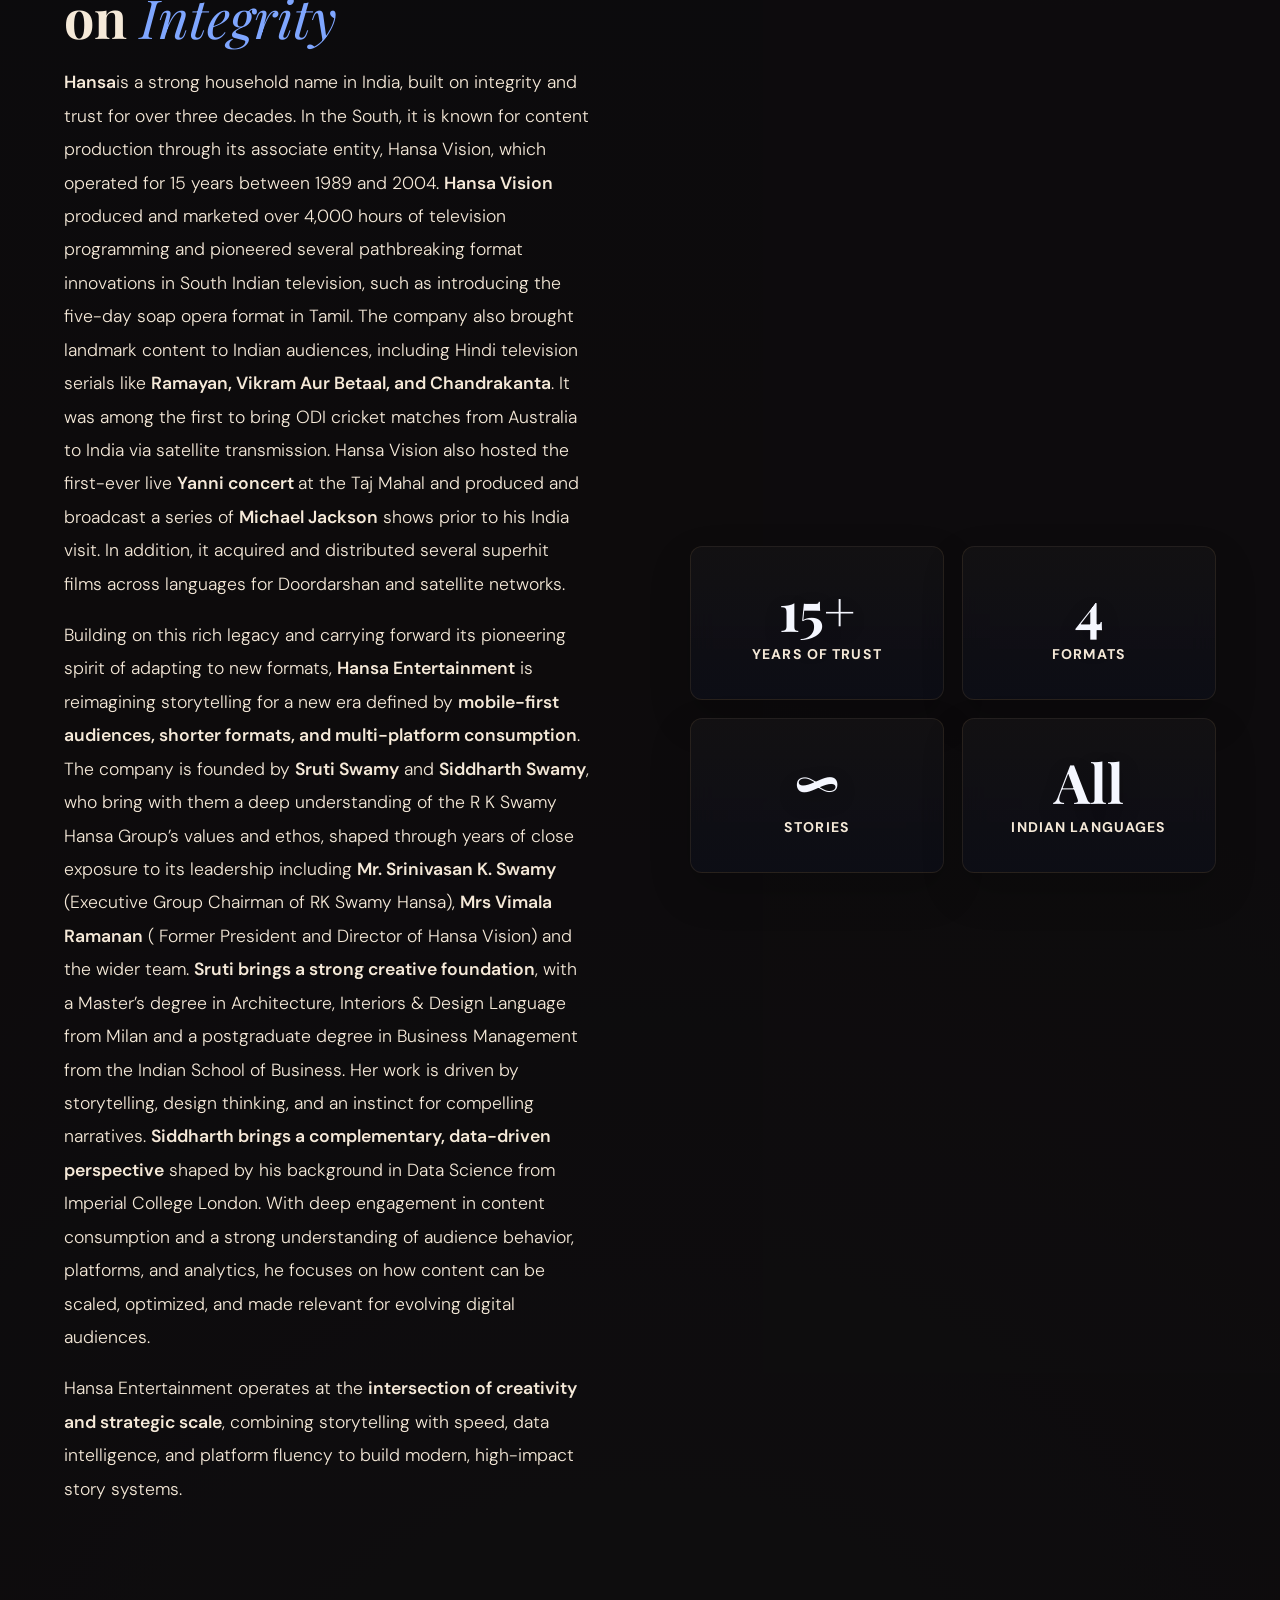
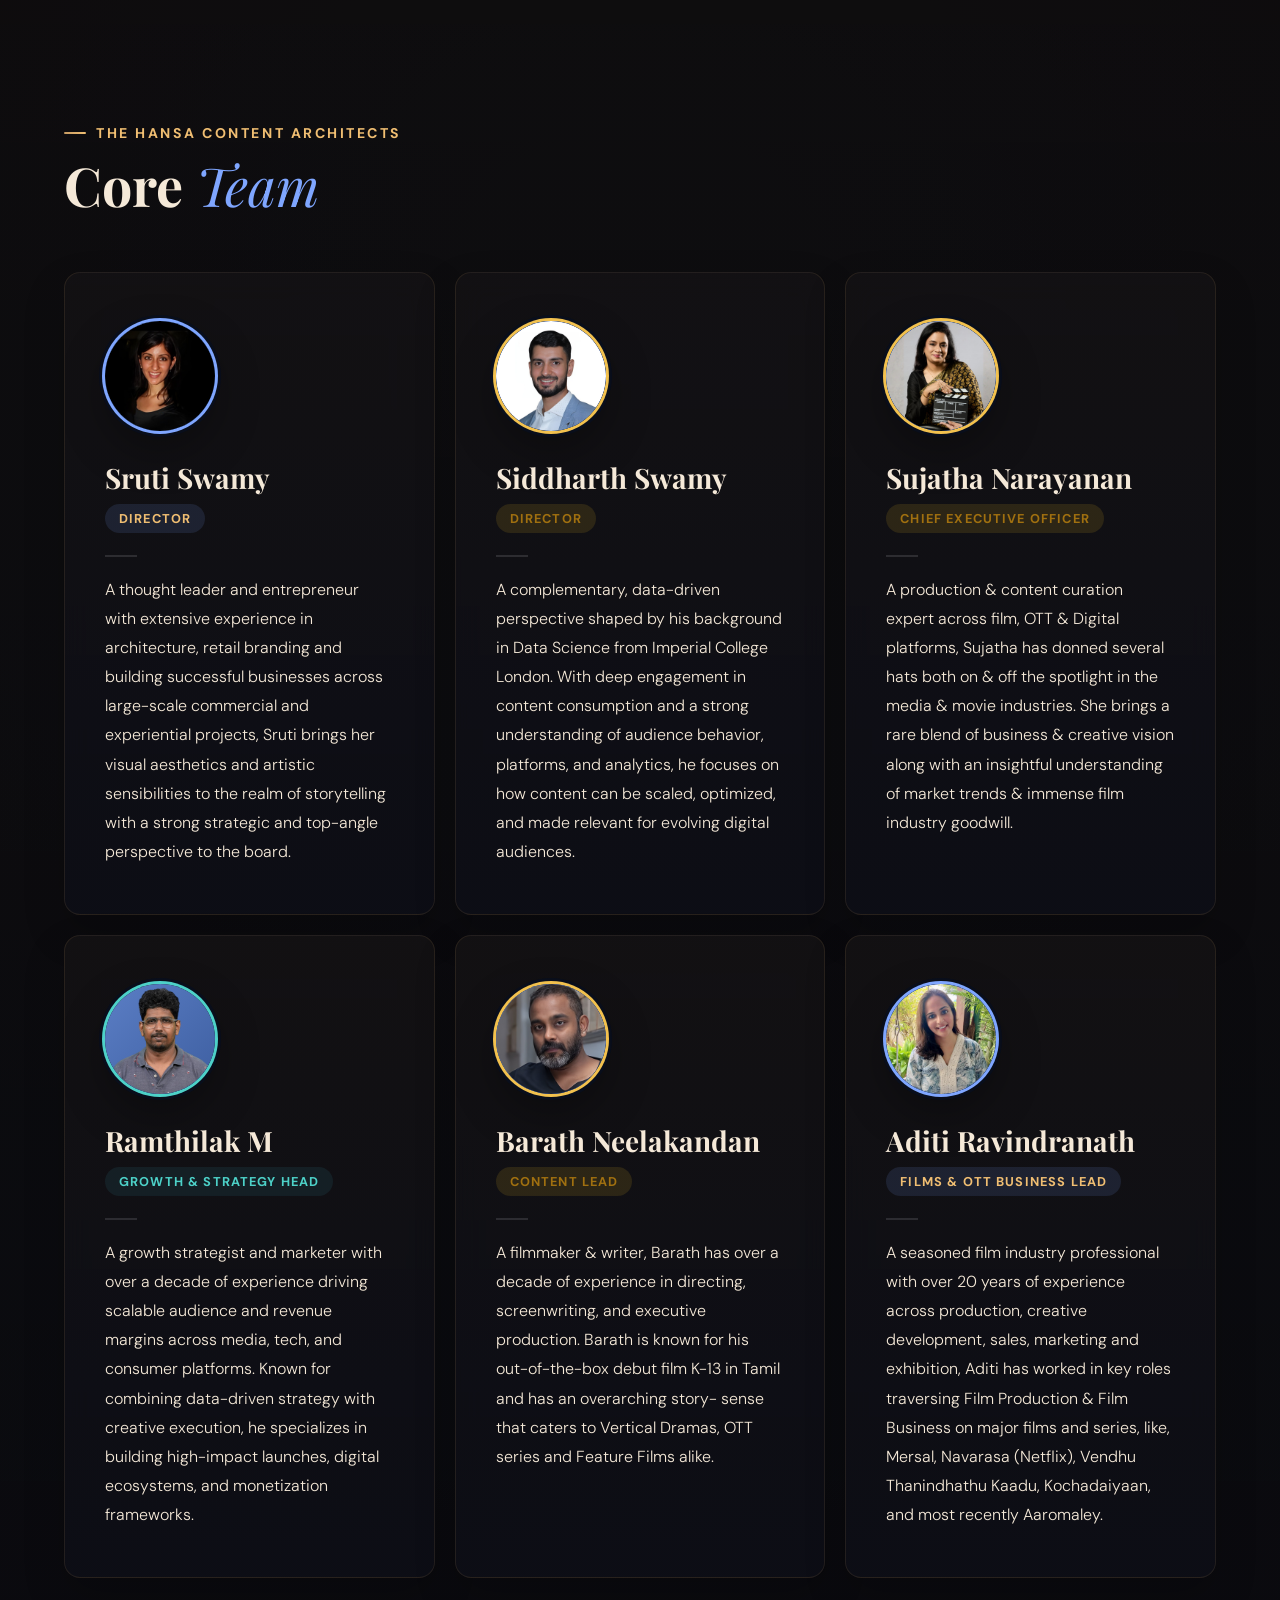
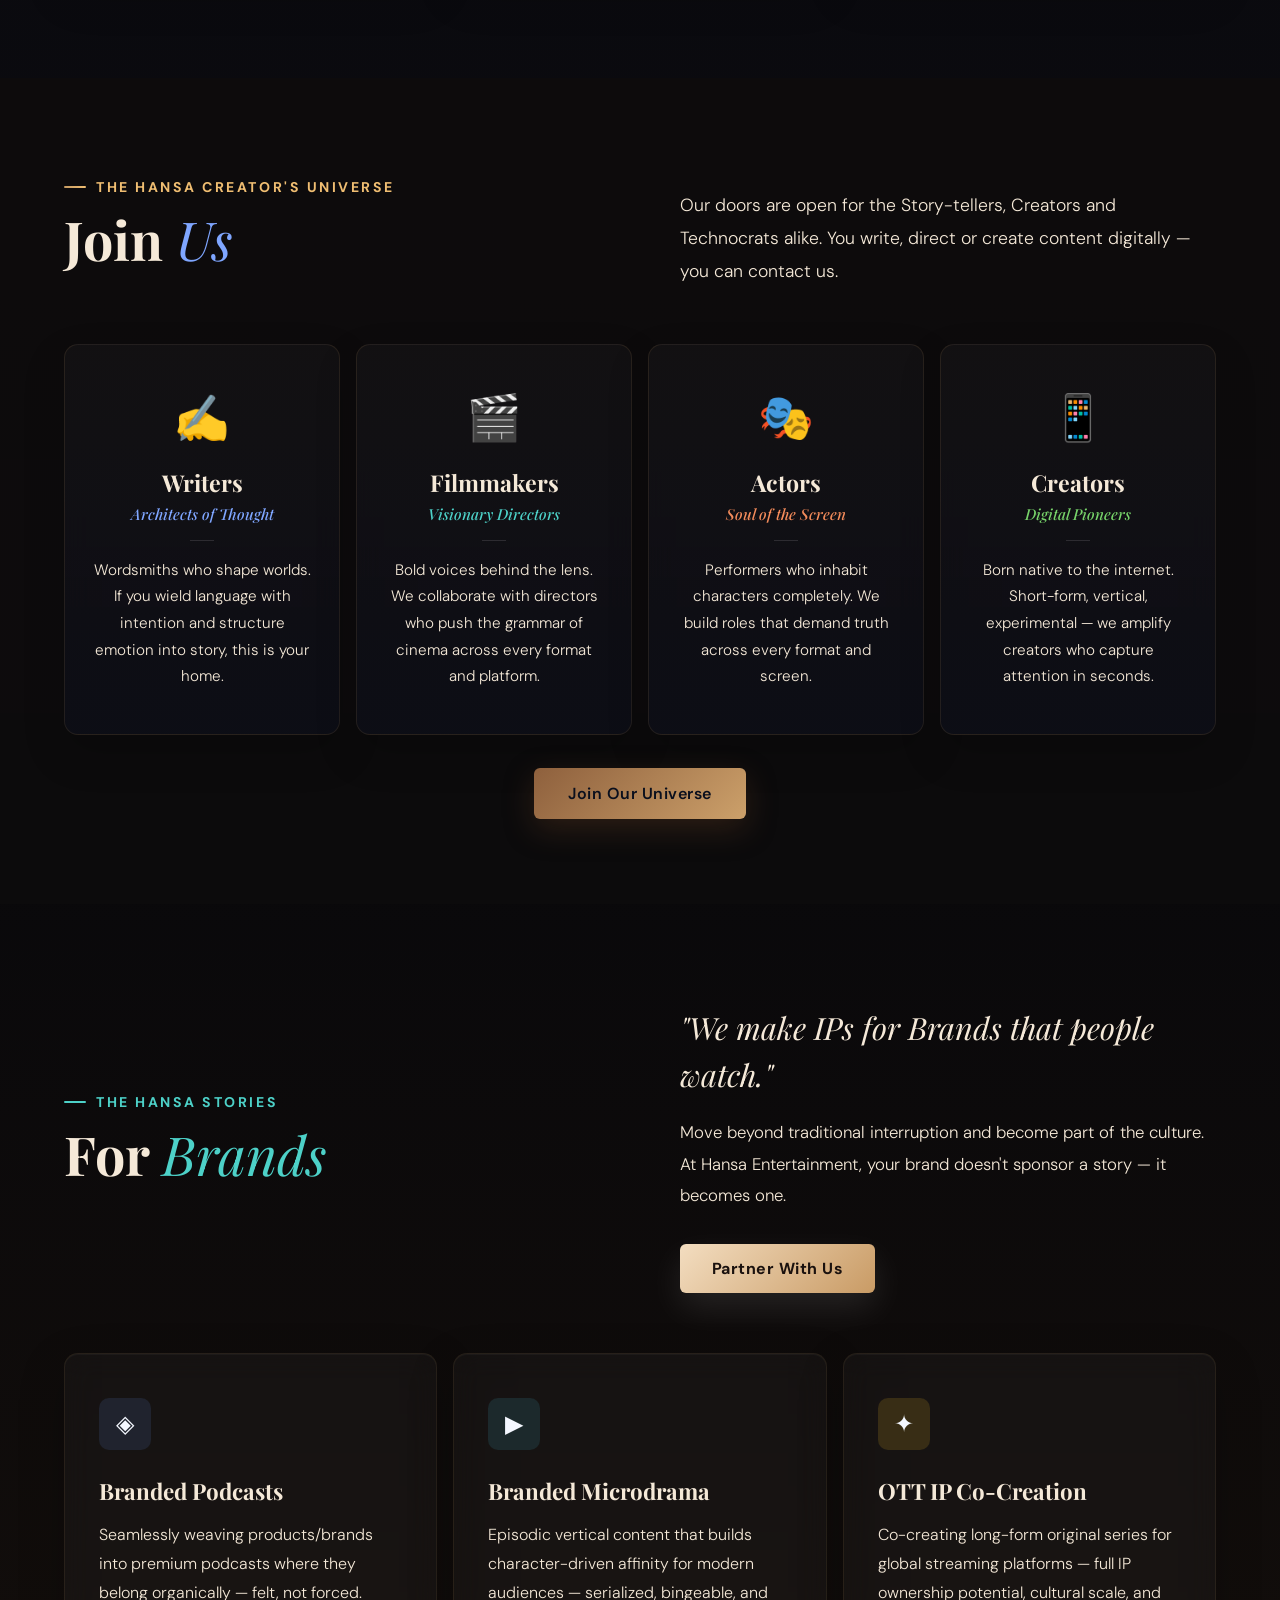
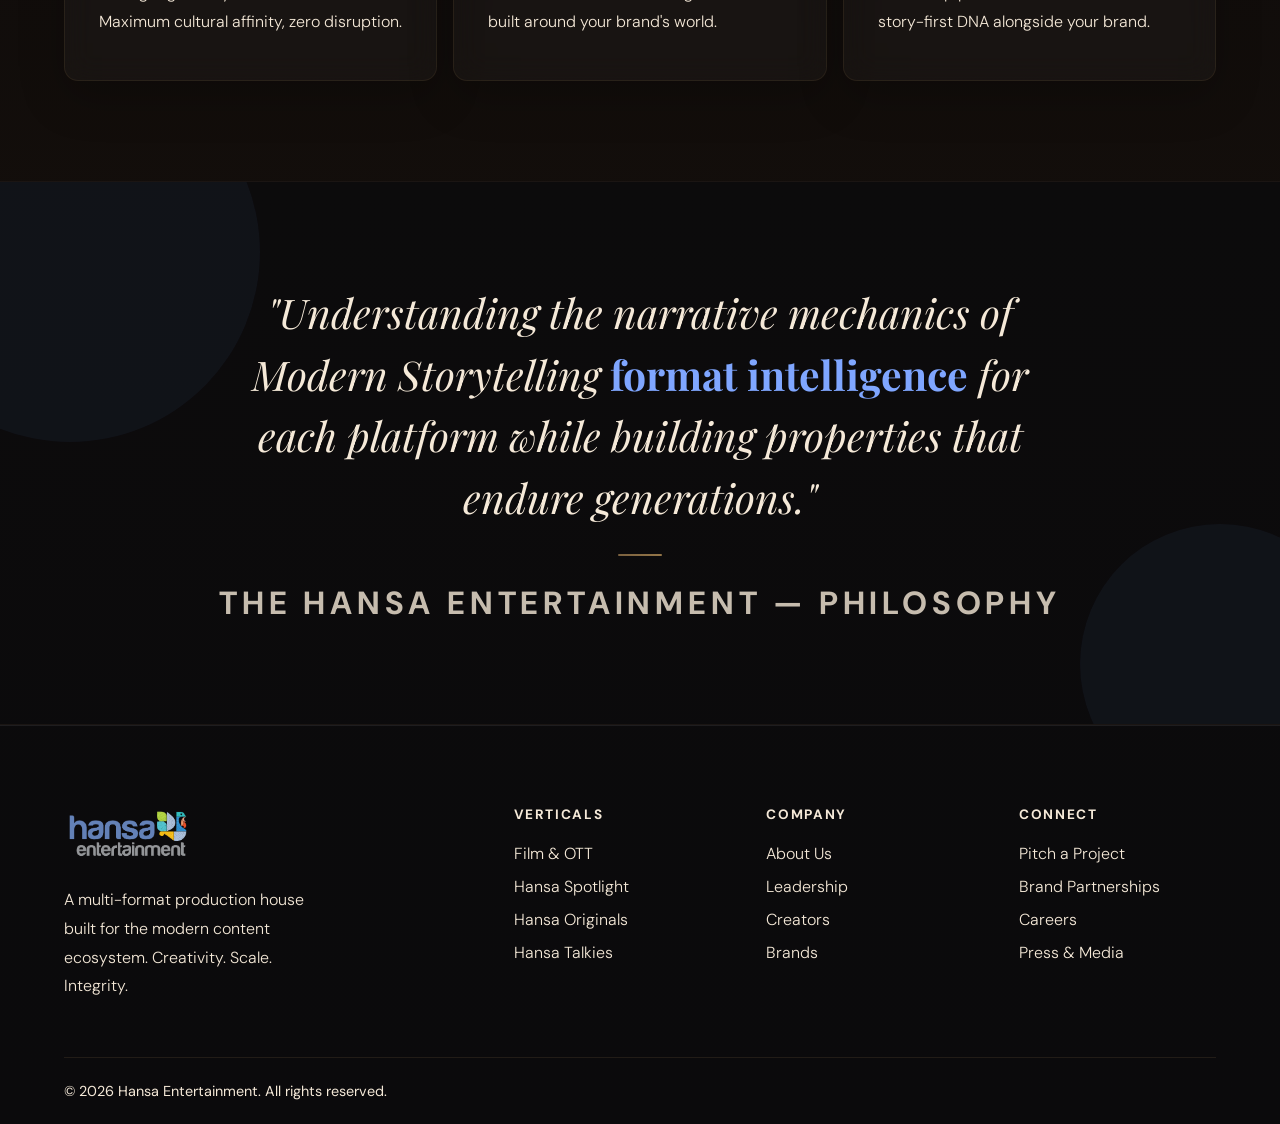
==== commit bb68e93b: "Update index.html updated" ====
--- a/index.html
+++ b/index.html
@@ -119,24 +119,73 @@
     }
   }
 
+  function hideMuteButton() {
+    btn.style.opacity = '0';
+    btn.style.pointerEvents = 'none';
+    btn.style.visibility = 'hidden';
+  }
+
   btn.addEventListener('click', async function () {
     try {
       if (video.muted) {
         video.muted = false;
         video.volume = 1;
-        await video.play(); // important for browser audio unlock
+        await video.play();
       } else {
         video.muted = true;
       }
-
       updateMuteUI();
     } catch (err) {
       console.error('Audio toggle failed:', err);
     }
   });
 
+  video.addEventListener('ended', hideMuteButton);
+
+  window.hideIntroMuteButton = hideMuteButton;
+
   updateMuteUI();
 })();
+  function skipIntroImmediately() {
+  intro.classList.add('gone');
+  navbar.classList.add('visible');
+  document.body.classList.remove('intro-active');
+  introComplete = true;
+  if (window.hideIntroMuteButton) window.hideIntroMuteButton();
+}
+
+function dismissIntro() {
+  if (!introComplete) return;
+
+  if (window.hideIntroMuteButton) window.hideIntroMuteButton();
+
+  localStorage.setItem(introKey, todayKey);
+  scrollHint.style.opacity = '0';
+
+  const navRect = navLogoImg.getBoundingClientRect();
+  const logoRect = introLogo.getBoundingClientRect();
+
+  const dx = (navRect.left + navRect.width / 2) - (logoRect.left + logoRect.width / 2);
+  const dy = (navRect.top + navRect.height / 2) - (logoRect.top + logoRect.height / 2);
+  const scaleX = navRect.width / logoRect.width;
+  const scaleY = navRect.height / logoRect.height;
+  const scale = Math.min(scaleX, scaleY);
+
+  introLogo.classList.add('fly-to-nav');
+  introLogo.style.transform = `translate(${dx}px, ${dy}px) scale(${scale})`;
+  introLogo.style.opacity = '0';
+
+  navbar.classList.add('visible');
+
+  setTimeout(() => {
+    intro.classList.add('fade-out');
+    document.body.classList.remove('intro-active');
+  }, 500);
+
+  setTimeout(() => {
+    intro.classList.add('gone');
+  }, 1300);
+}
 </script>
 
 
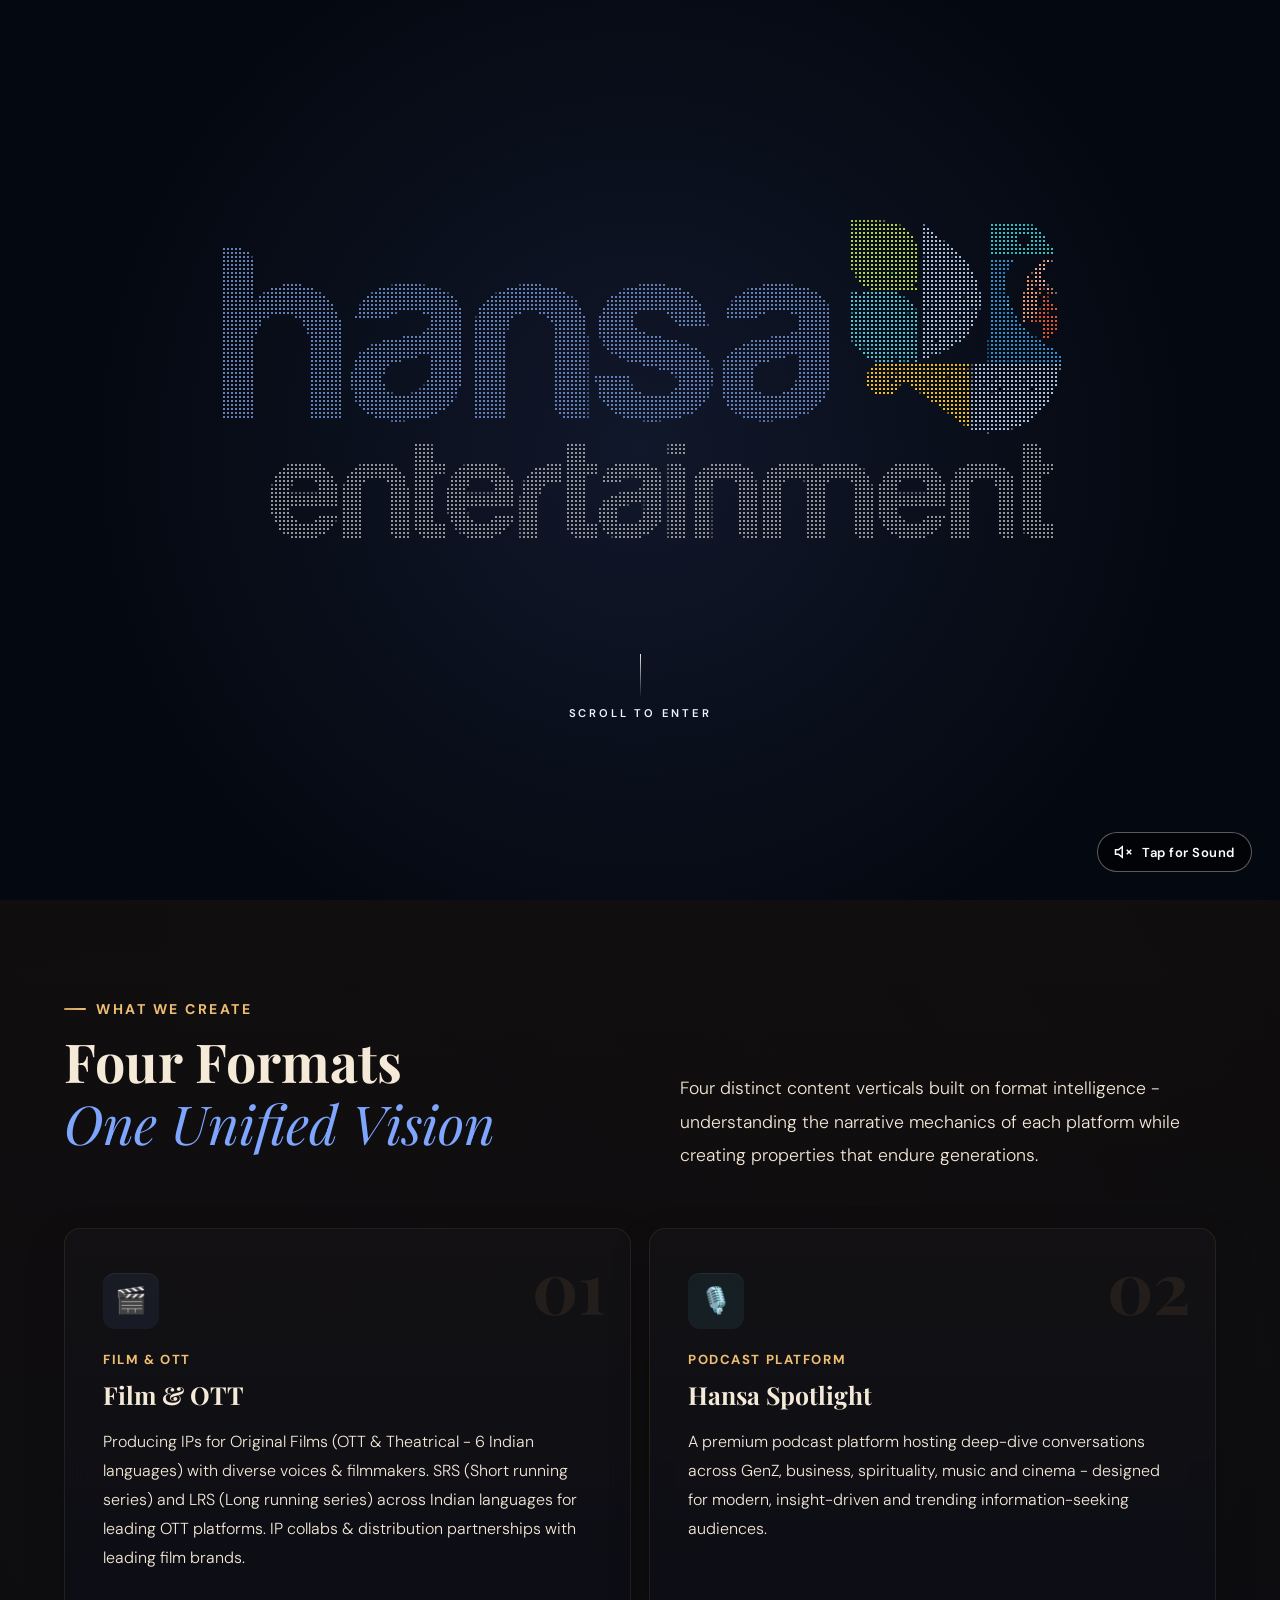
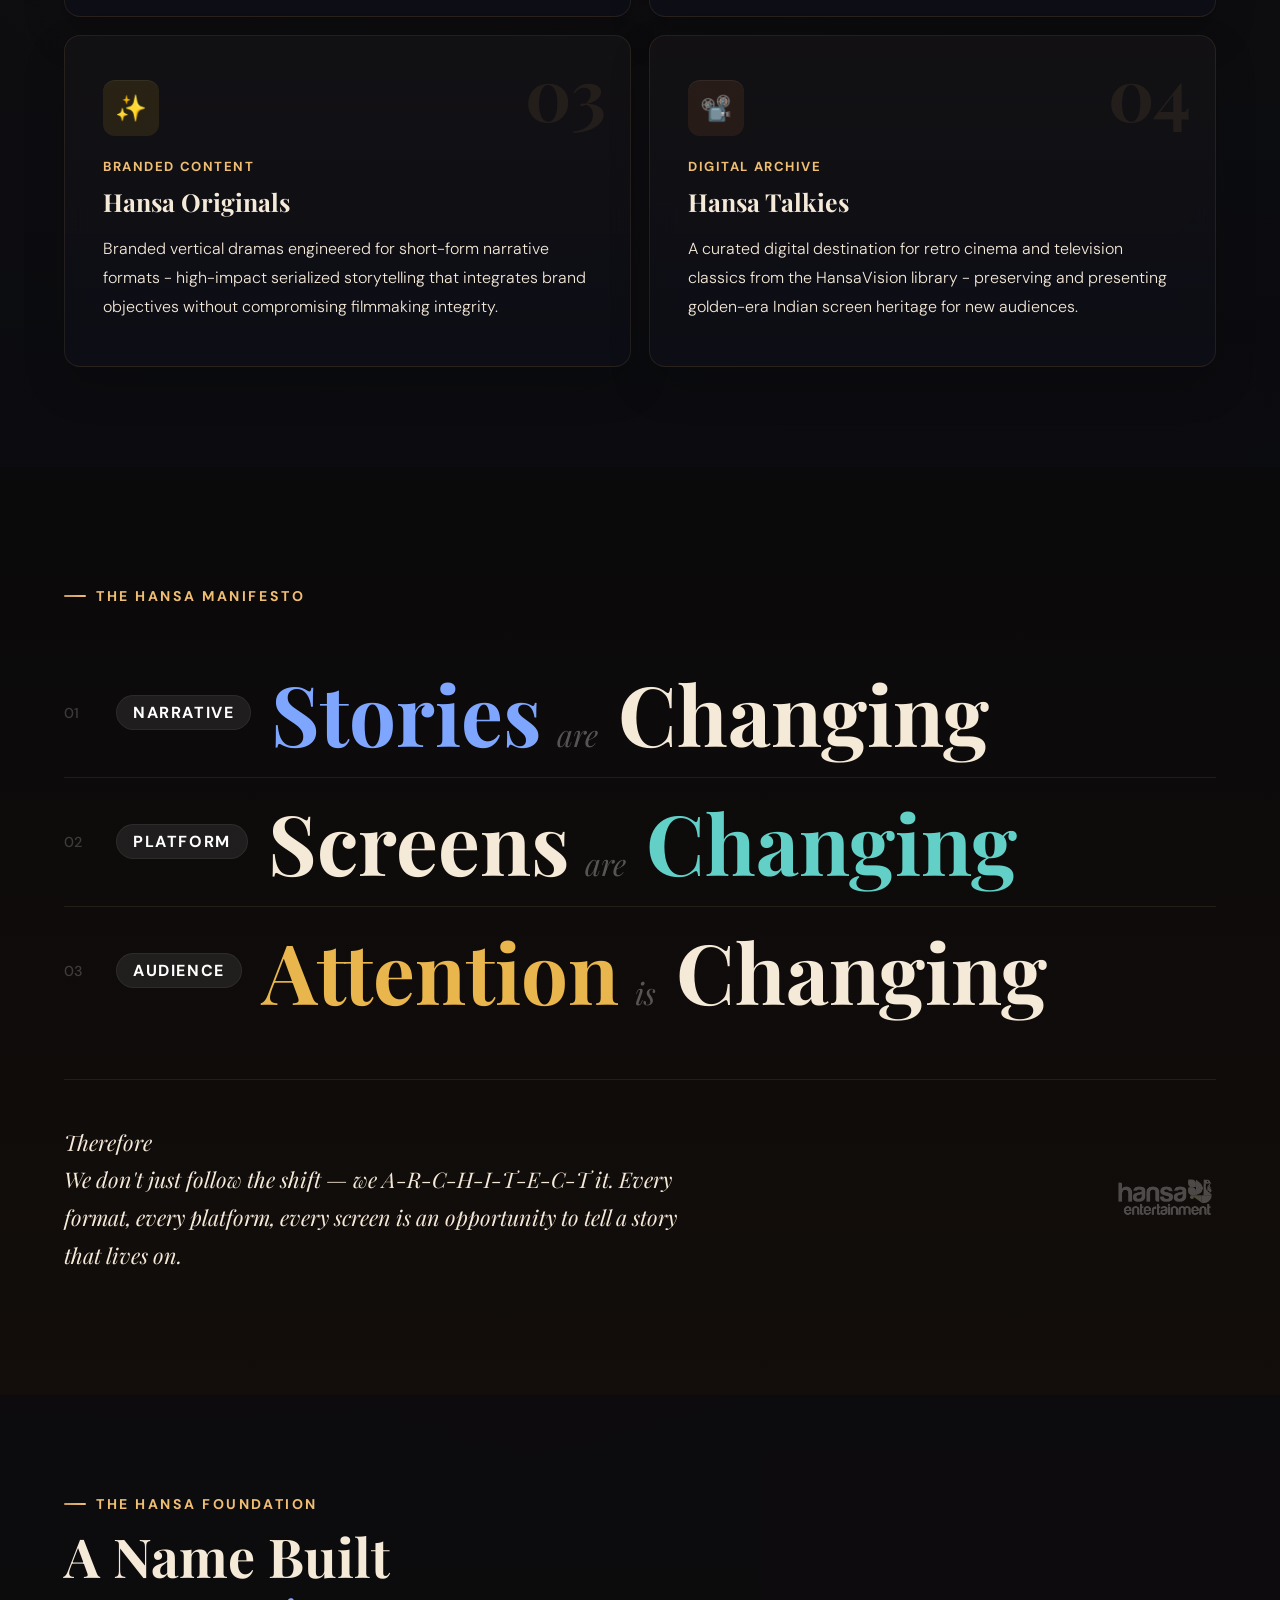
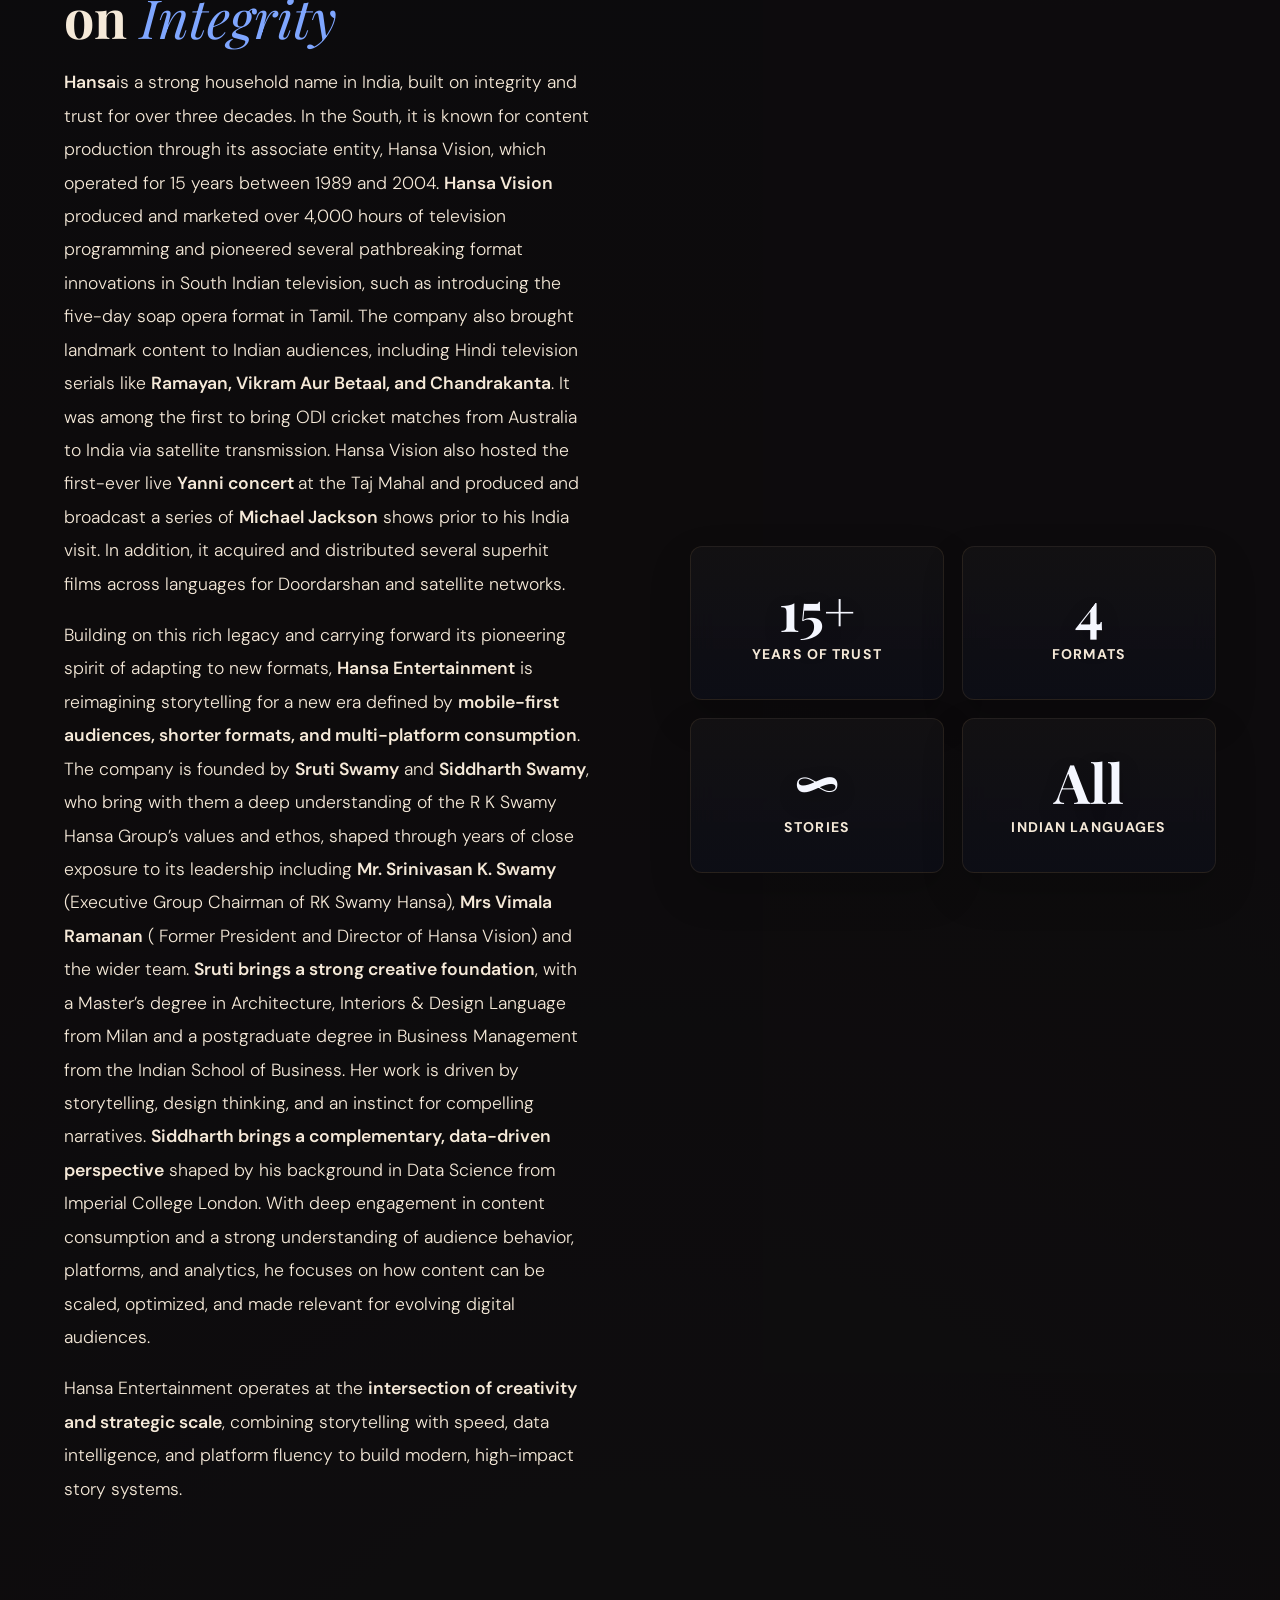
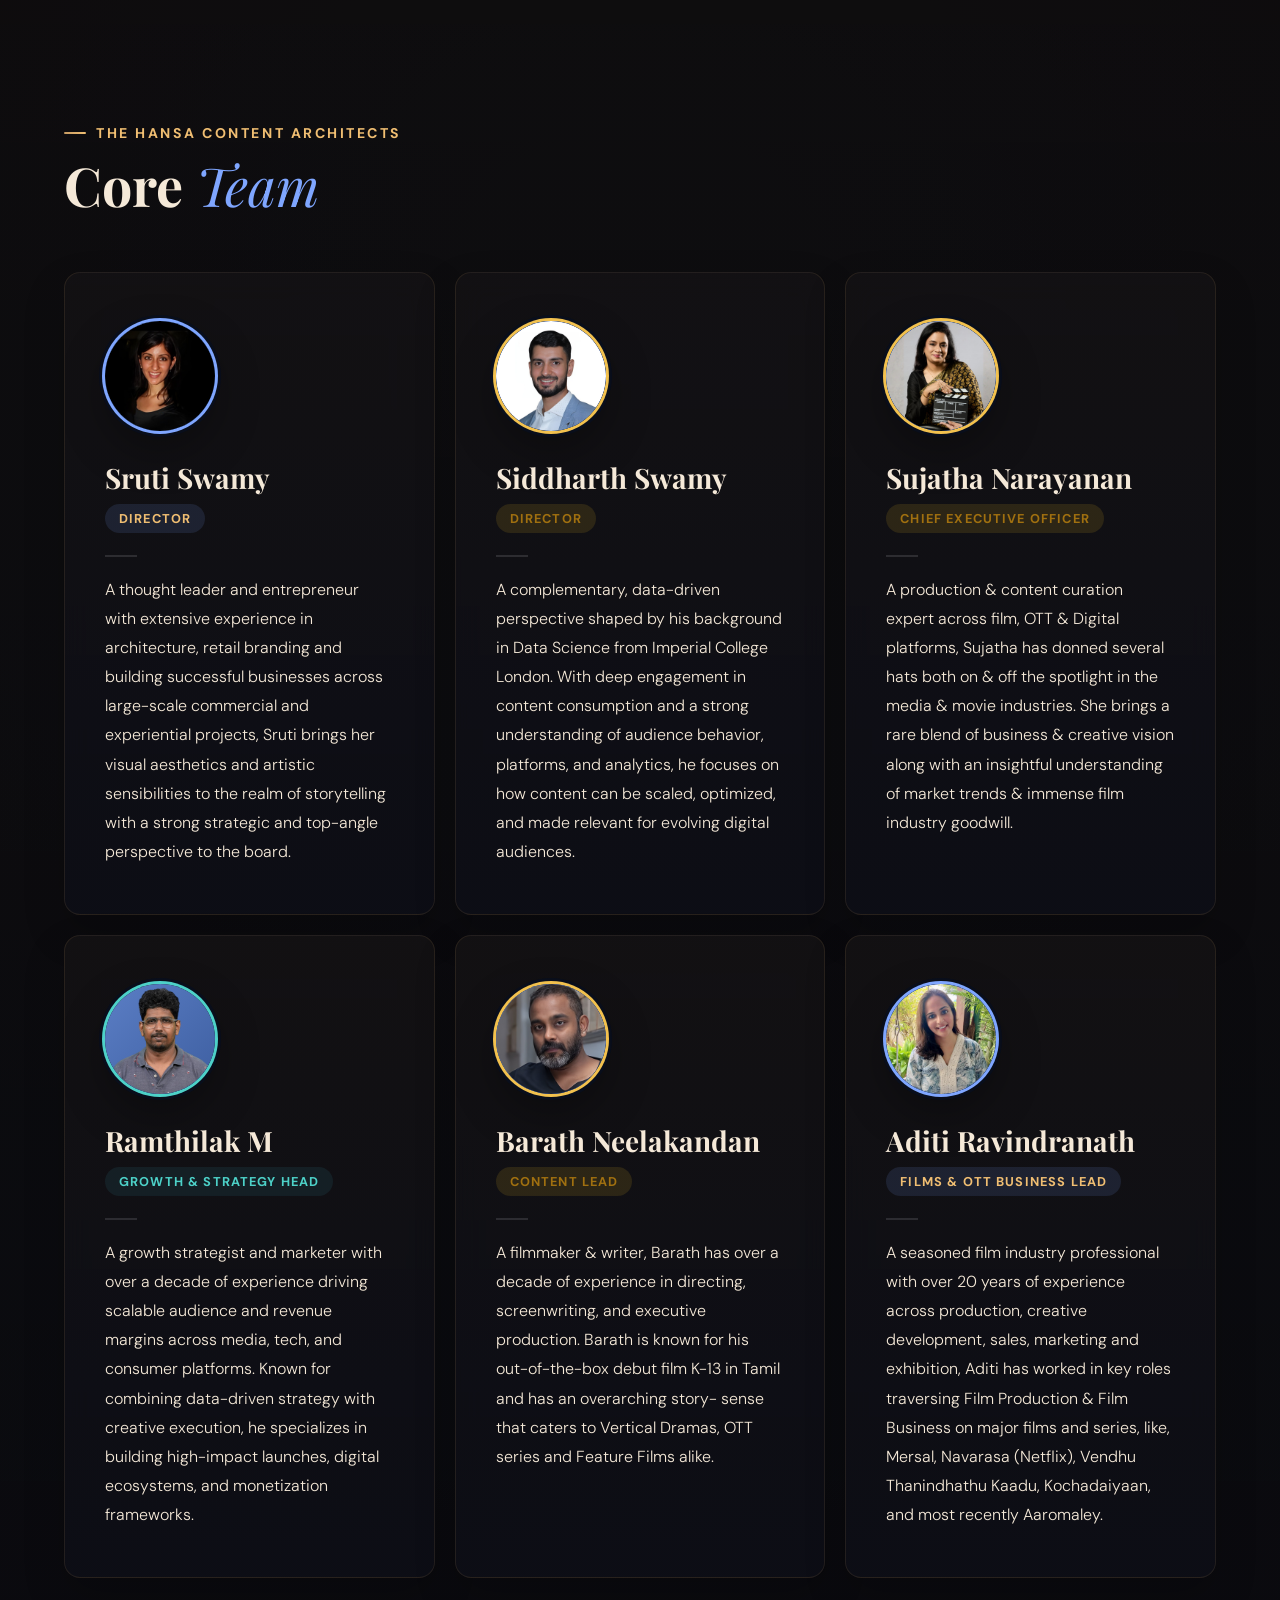
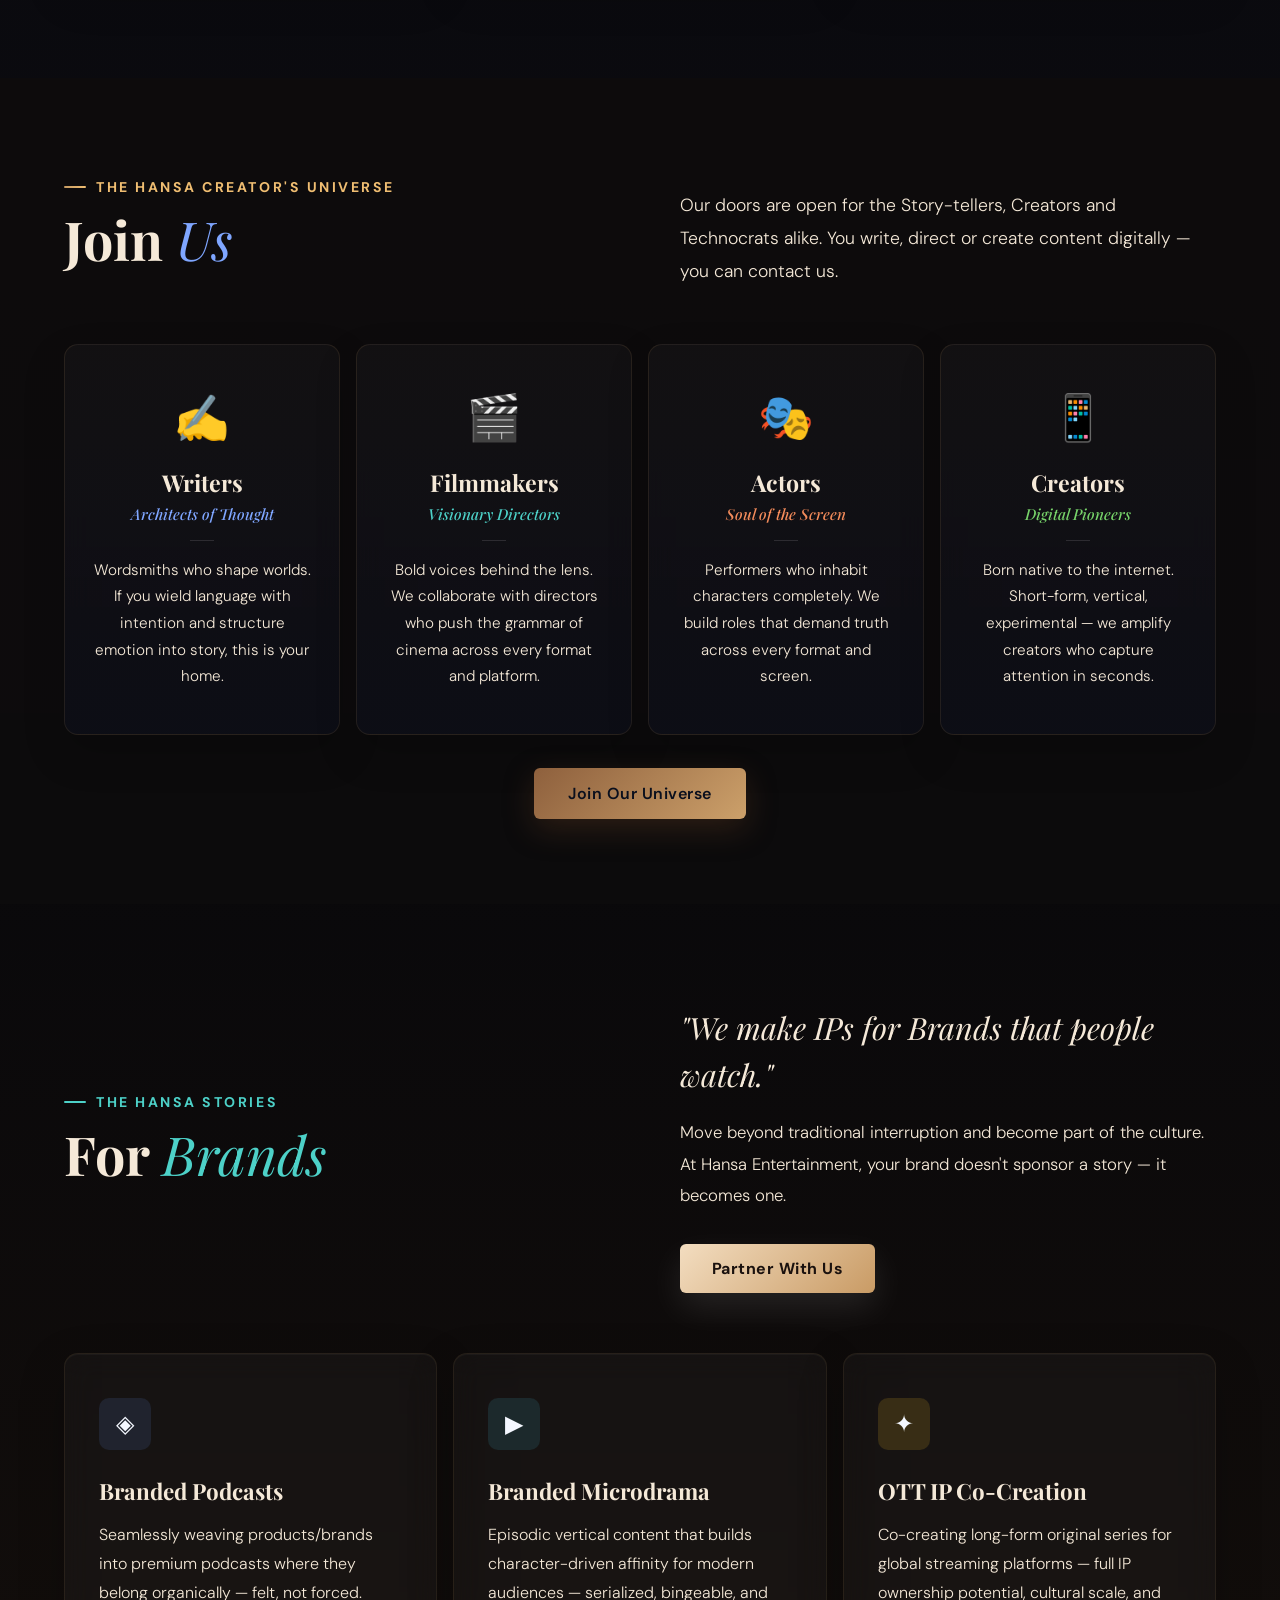
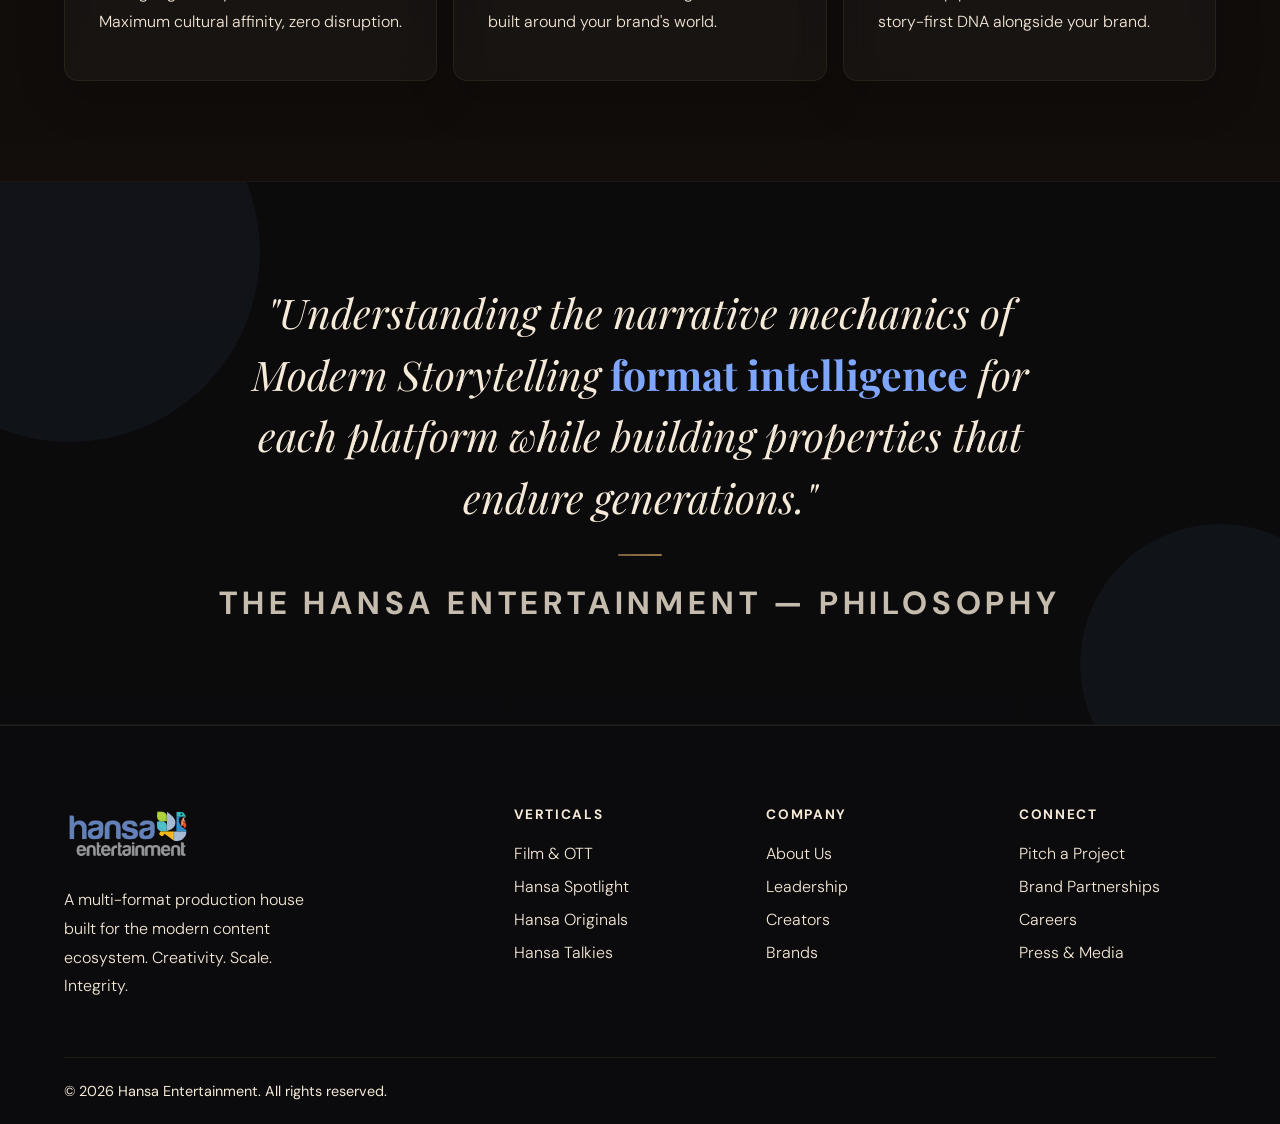
==== commit 5585fa00: "Update index.html updated Script" ====
--- a/index.html
+++ b/index.html
@@ -139,56 +139,11 @@
       console.error('Audio toggle failed:', err);
     }
   });
-
   video.addEventListener('ended', hideMuteButton);
-
   window.hideIntroMuteButton = hideMuteButton;
-
   updateMuteUI();
 })();
-  function skipIntroImmediately() {
-  intro.classList.add('gone');
-  navbar.classList.add('visible');
-  document.body.classList.remove('intro-active');
-  introComplete = true;
-  if (window.hideIntroMuteButton) window.hideIntroMuteButton();
-}
-
-function dismissIntro() {
-  if (!introComplete) return;
-
-  if (window.hideIntroMuteButton) window.hideIntroMuteButton();
-
-  localStorage.setItem(introKey, todayKey);
-  scrollHint.style.opacity = '0';
-
-  const navRect = navLogoImg.getBoundingClientRect();
-  const logoRect = introLogo.getBoundingClientRect();
-
-  const dx = (navRect.left + navRect.width / 2) - (logoRect.left + logoRect.width / 2);
-  const dy = (navRect.top + navRect.height / 2) - (logoRect.top + logoRect.height / 2);
-  const scaleX = navRect.width / logoRect.width;
-  const scaleY = navRect.height / logoRect.height;
-  const scale = Math.min(scaleX, scaleY);
-
-  introLogo.classList.add('fly-to-nav');
-  introLogo.style.transform = `translate(${dx}px, ${dy}px) scale(${scale})`;
-  introLogo.style.opacity = '0';
-
-  navbar.classList.add('visible');
-
-  setTimeout(() => {
-    intro.classList.add('fade-out');
-    document.body.classList.remove('intro-active');
-  }, 500);
-
-  setTimeout(() => {
-    intro.classList.add('gone');
-  }, 1300);
-}
 </script>
-
-
 <!-- NAV -->
 <nav id="navbar">
   <a href="index.html" class="nav-logo">
@@ -720,12 +675,13 @@
   const todayKey = new Date().toISOString().slice(0, 10);
   let introComplete = false;
 
-  function skipIntroImmediately() {
-    intro.classList.add('gone');
-    navbar.classList.add('visible');
-    document.body.classList.remove('intro-active');
-    introComplete = true;
-  }
+function skipIntroImmediately() {
+  intro.classList.add('gone');
+  navbar.classList.add('visible');
+  document.body.classList.remove('intro-active');
+  introComplete = true;
+  if (window.hideIntroMuteButton) window.hideIntroMuteButton();
+}
 
   function revealLogo() {
     introVideo.classList.add('hide');
@@ -736,35 +692,37 @@
   }
 
   function dismissIntro() {
-    if (!introComplete) return;
-
-    localStorage.setItem(introKey, todayKey);
-    scrollHint.style.opacity = '0';
-
-    const navRect = navLogoImg.getBoundingClientRect();
-    const logoRect = introLogo.getBoundingClientRect();
-
-    const dx = (navRect.left + navRect.width / 2) - (logoRect.left + logoRect.width / 2);
-    const dy = (navRect.top + navRect.height / 2) - (logoRect.top + logoRect.height / 2);
-    const scaleX = navRect.width / logoRect.width;
-    const scaleY = navRect.height / logoRect.height;
-    const scale = Math.min(scaleX, scaleY);
-
-    introLogo.classList.add('fly-to-nav');
-    introLogo.style.transform = `translate(${dx}px, ${dy}px) scale(${scale})`;
-    introLogo.style.opacity = '0';
-
-    navbar.classList.add('visible');
-
-    setTimeout(() => {
-      intro.classList.add('fade-out');
-      document.body.classList.remove('intro-active');
-    }, 500);
-
-    setTimeout(() => {
-      intro.classList.add('gone');
-    }, 1300);
-  }
+  if (!introComplete) return;
+
+  if (window.hideIntroMuteButton) window.hideIntroMuteButton();
+
+  localStorage.setItem(introKey, todayKey);
+  scrollHint.style.opacity = '0';
+
+  const navRect = navLogoImg.getBoundingClientRect();
+  const logoRect = introLogo.getBoundingClientRect();
+
+  const dx = (navRect.left + navRect.width / 2) - (logoRect.left + logoRect.width / 2);
+  const dy = (navRect.top + navRect.height / 2) - (logoRect.top + logoRect.height / 2);
+  const scaleX = navRect.width / logoRect.width;
+  const scaleY = navRect.height / logoRect.height;
+  const scale = Math.min(scaleX, scaleY);
+
+  introLogo.classList.add('fly-to-nav');
+  introLogo.style.transform = `translate(${dx}px, ${dy}px) scale(${scale})`;
+  introLogo.style.opacity = '0';
+
+  navbar.classList.add('visible');
+
+  setTimeout(() => {
+    intro.classList.add('fade-out');
+    document.body.classList.remove('intro-active');
+  }, 500);
+
+  setTimeout(() => {
+    intro.classList.add('gone');
+  }, 1300);
+}
 
   if (localStorage.getItem(introKey) === todayKey) {
     skipIntroImmediately();
